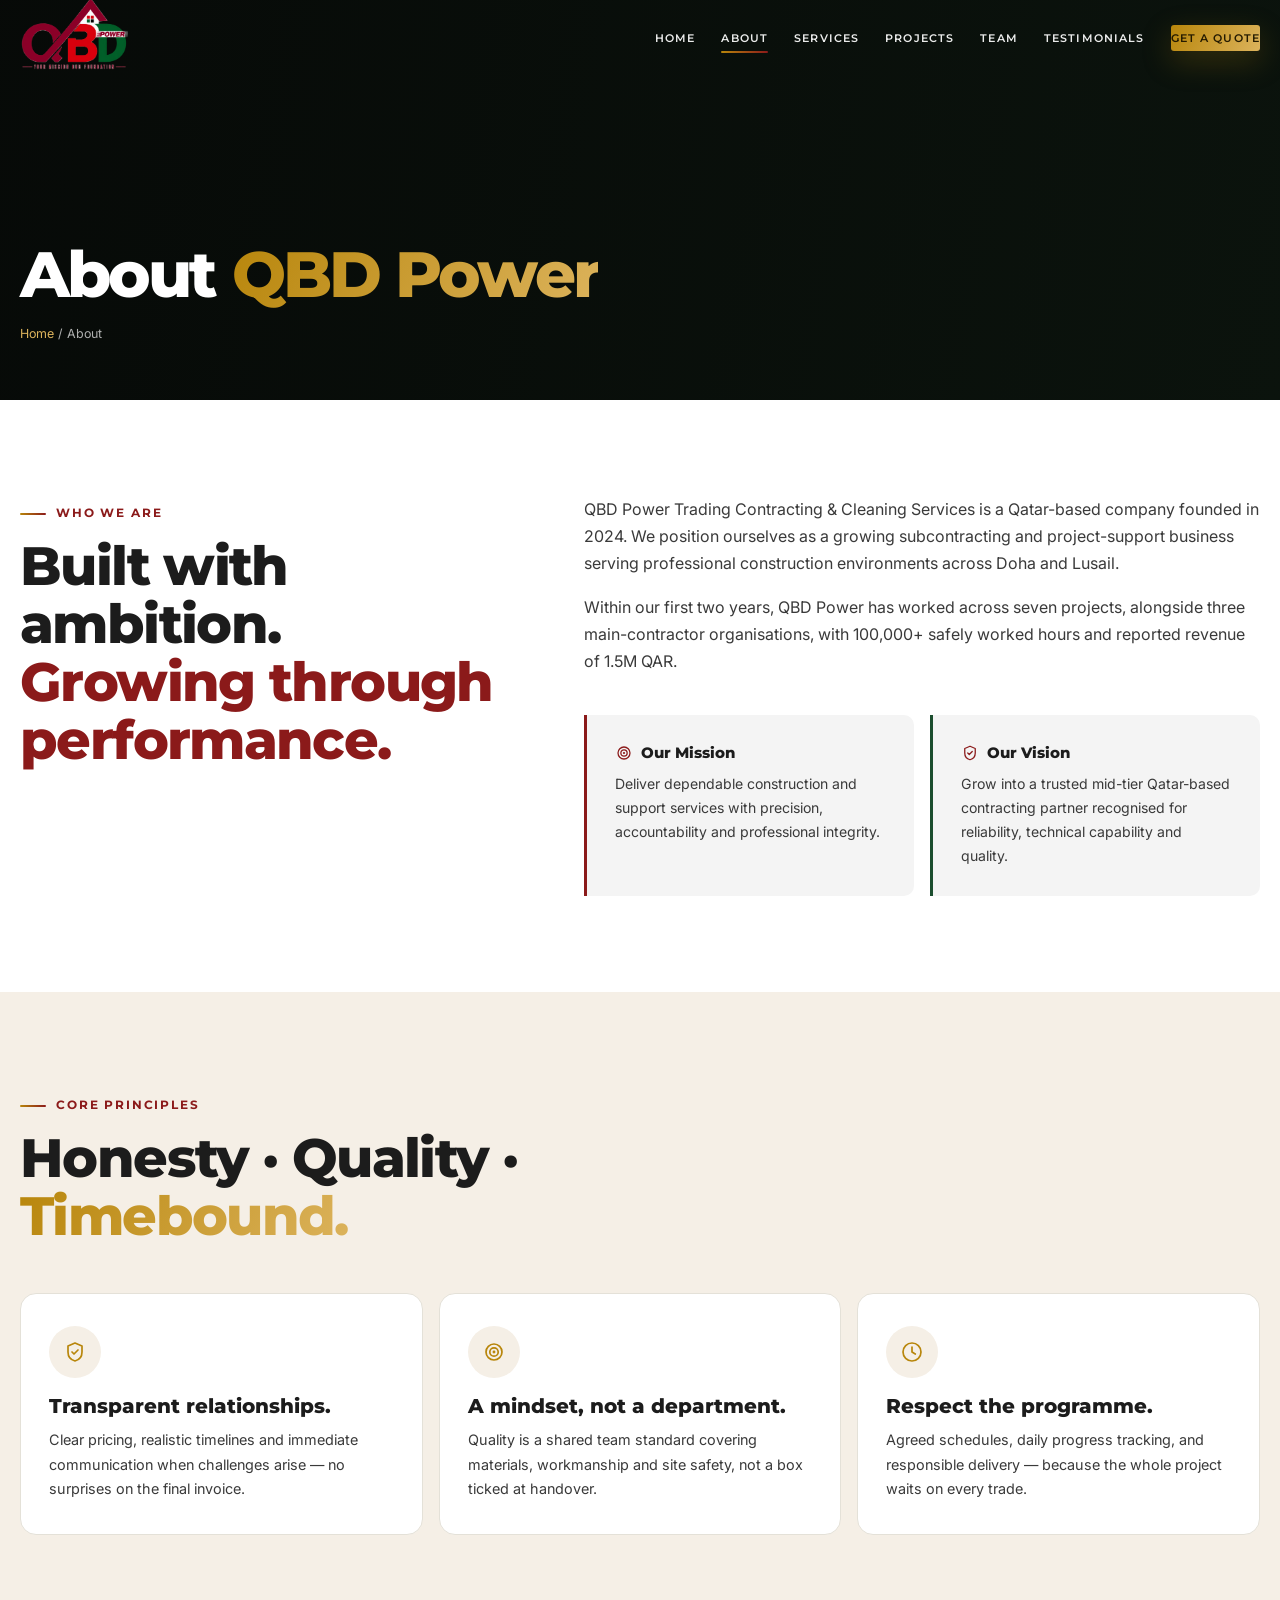
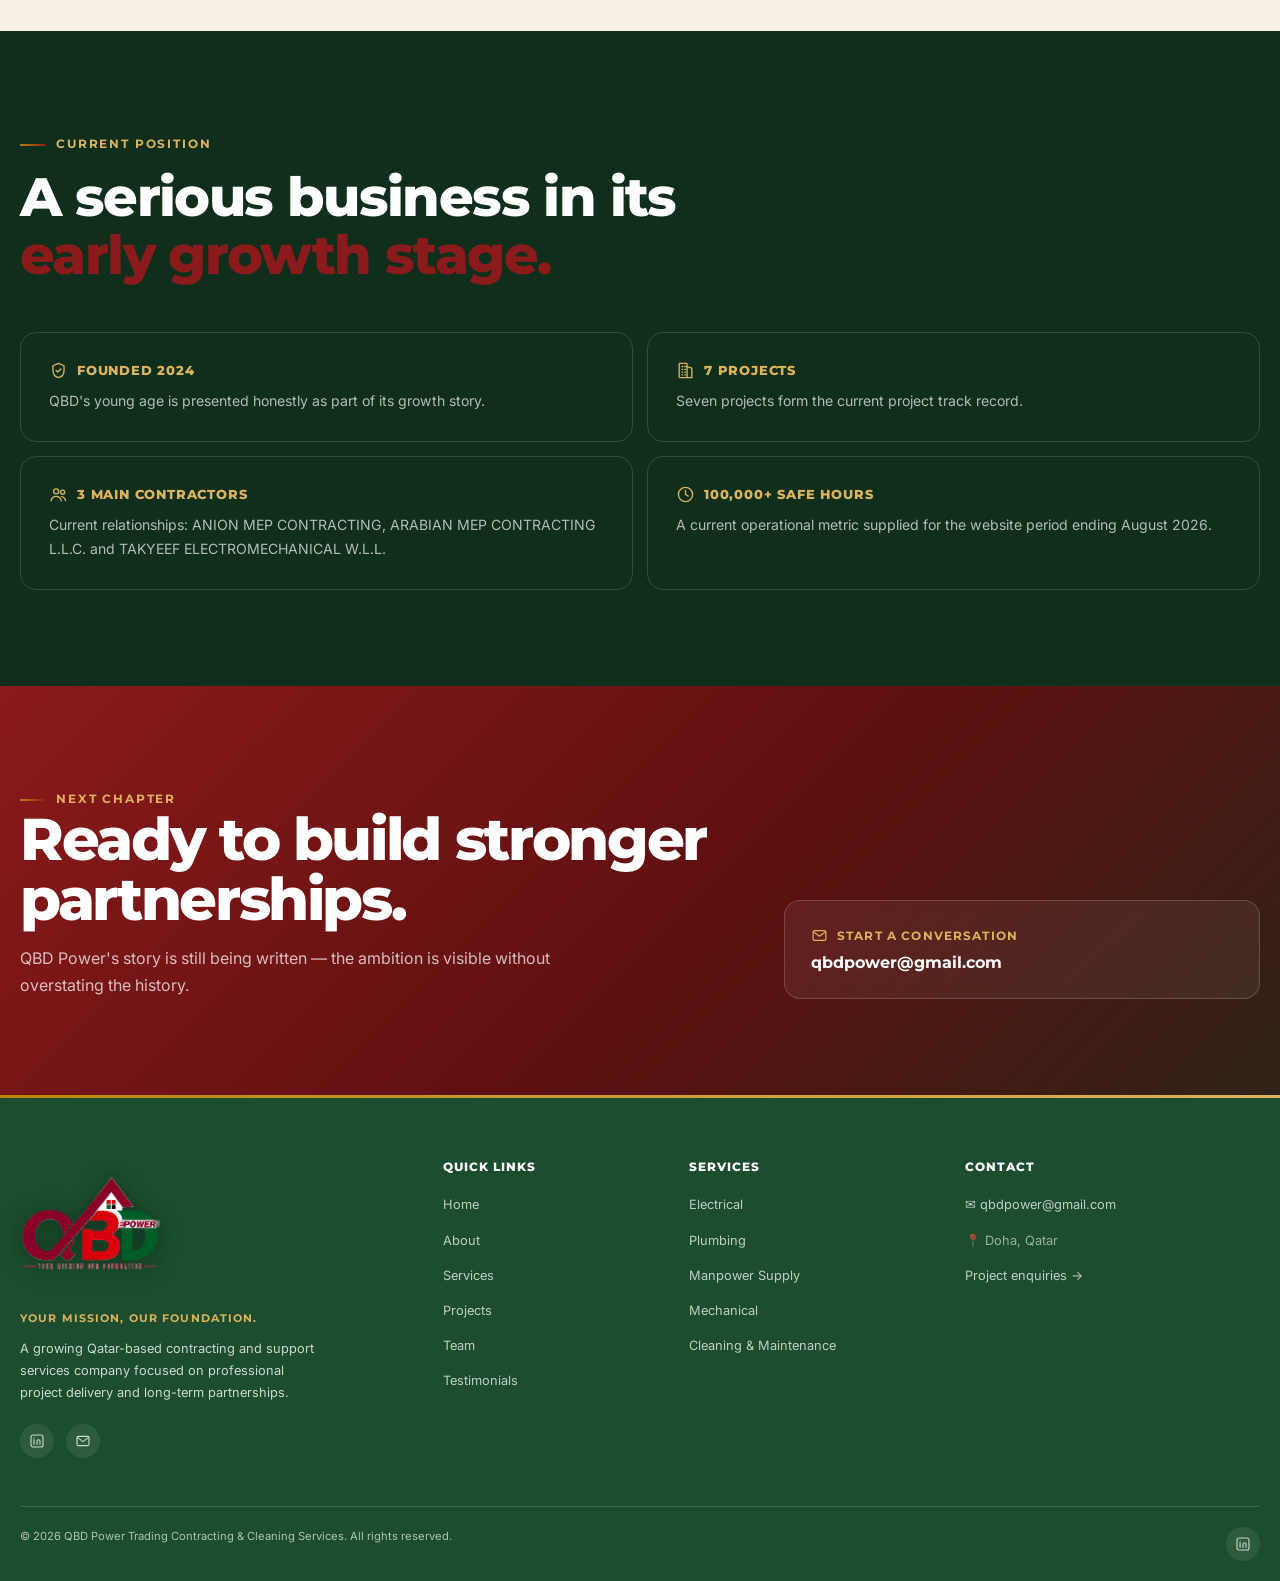
==== pages/about.html @ 19c2fa36 "Initial QBD Power website" ====
<!doctype html>
<html lang="en">
<head>
<meta charset="utf-8">
<meta name="viewport" content="width=device-width, initial-scale=1">
<title>About QBD Power | Qatar Contracting Company</title>
<meta name="description" content="Learn about QBD Power, its mission, vision, core principles and growth as a Qatar-based contracting and support services company.">
<meta name="theme-color" content="#8B1A1A">
<link rel="icon" href="../assets/img/logo-placeholder.svg" type="image/svg+xml">
<link rel="stylesheet" href="../css/style.css">
</head>
<body>
<header class="site-header">
  <div class="container header-inner">
    <a class="brand" href="../index.html" aria-label="QBD Power home">
      <img src="../assets/img/logo.png" alt="QBD Power" onerror="this.onerror=null;this.src='../assets/img/logo-placeholder.svg'">
    </a>
    <nav class="nav" aria-label="Primary navigation">
      <a href="../index.html">Home</a>
<a href="../pages/about.html" aria-current="page">About</a>
<a href="../pages/services.html">Services</a>
<a href="../pages/projects.html">Projects</a>
<a href="../pages/team.html">Team</a>
<a href="../pages/testimonials.html">Testimonials</a>
      <a class="nav-cta" href="../pages/contact.html">Get a Quote</a>
    </nav>
    <button class="menu-btn" aria-label="Open navigation" aria-controls="mobilePanel" aria-expanded="false">☰</button>
  </div>
</header>
<div class="mobile-panel" id="mobilePanel">
  <button class="mobile-close" aria-label="Close navigation">×</button>
  <a href="../index.html">Home</a>
<a href="../pages/about.html">About</a>
<a href="../pages/services.html">Services</a>
<a href="../pages/projects.html">Projects</a>
<a href="../pages/team.html">Team</a>
<a href="../pages/testimonials.html">Testimonials</a>
  <a class="btn btn--gold" href="../pages/contact.html">Get a Quote</a>
</div>
<main>

<section class="page-hero" style="--hero-bg:url('../assets/img/hero/hero-02.svg')"><div class="container"><h1>About <span>QBD Power</span></h1><p class="breadcrumb"><a href="../index.html">Home</a> / About</p></div></section>

<section class="section">
  <div class="container page-intro">
    <div class="section-head reveal"><span class="eyebrow">Who We Are</span><h2 class="section-title">Built with ambition. <span class="accent">Growing through performance.</span></h2></div>
    <div class="reveal">
      <p>QBD Power Trading Contracting &amp; Cleaning Services is a Qatar-based company founded in 2024. We position ourselves as a growing subcontracting and project-support business serving professional construction environments across Doha and Lusail.</p>
      <p style="margin-top:16px">Within our first two years, QBD Power has worked across seven projects, alongside three main-contractor organisations, with 100,000+ safely worked hours and reported revenue of 1.5M QAR.</p>
      <div class="mission-vision">
        <article class="mv-card"><h3><svg class="" viewBox="0 0 24 24" fill="none" stroke="currentColor" stroke-width="1.7" stroke-linecap="round" stroke-linejoin="round"><circle cx="12" cy="12" r="8"/><circle cx="12" cy="12" r="4.2"/><circle cx="12" cy="12" r=".6" fill="currentColor"/></svg> Our Mission</h3><p>Deliver dependable construction and support services with precision, accountability and professional integrity.</p></article>
        <article class="mv-card"><h3><svg class="" viewBox="0 0 24 24" fill="none" stroke="currentColor" stroke-width="1.7" stroke-linecap="round" stroke-linejoin="round"><path d="M12 3l7 3v6c0 5-3 8-7 9-4-1-7-4-7-9V6l7-3Z"/><path d="m9 12 2 2 4-4"/></svg> Our Vision</h3><p>Grow into a trusted mid-tier Qatar-based contracting partner recognised for reliability, technical capability and quality.</p></article>
      </div>
    </div>
  </div>
</section>

<section class="section section--sand">
  <div class="container">
    <div class="section-head reveal"><span class="eyebrow">Core Principles</span><h2 class="section-title">Honesty · Quality · <span class="gold">Timebound.</span></h2></div>
    <div class="values-grid">
      <article class="value reveal"><div class="value-icon"><svg class="" viewBox="0 0 24 24" fill="none" stroke="currentColor" stroke-width="1.7" stroke-linecap="round" stroke-linejoin="round"><path d="M12 3l7 3v6c0 5-3 8-7 9-4-1-7-4-7-9V6l7-3Z"/><path d="m9 12 2 2 4-4"/></svg></div><h3>Transparent relationships.</h3><p>Clear pricing, realistic timelines and immediate communication when challenges arise — no surprises on the final invoice.</p></article>
      <article class="value reveal"><div class="value-icon"><svg class="" viewBox="0 0 24 24" fill="none" stroke="currentColor" stroke-width="1.7" stroke-linecap="round" stroke-linejoin="round"><circle cx="12" cy="12" r="8"/><circle cx="12" cy="12" r="4.2"/><circle cx="12" cy="12" r=".6" fill="currentColor"/></svg></div><h3>A mindset, not a department.</h3><p>Quality is a shared team standard covering materials, workmanship and site safety, not a box ticked at handover.</p></article>
      <article class="value reveal"><div class="value-icon"><svg class="" viewBox="0 0 24 24" fill="none" stroke="currentColor" stroke-width="1.7" stroke-linecap="round" stroke-linejoin="round"><circle cx="12" cy="12" r="9"/><path d="M12 7v5l3.3 2"/></svg></div><h3>Respect the programme.</h3><p>Agreed schedules, daily progress tracking, and responsible delivery — because the whole project waits on every trade.</p></article>
    </div>
  </div>
</section>

<section class="section section--dark">
  <div class="container">
    <div class="section-head reveal"><span class="eyebrow">Current Position</span><h2 class="section-title">A serious business in its <span class="accent">early growth stage.</span></h2></div>
    <div class="why-grid">
      <article class="why-item reveal"><strong><svg class="" viewBox="0 0 24 24" fill="none" stroke="currentColor" stroke-width="1.7" stroke-linecap="round" stroke-linejoin="round"><path d="M12 3l7 3v6c0 5-3 8-7 9-4-1-7-4-7-9V6l7-3Z"/><path d="m9 12 2 2 4-4"/></svg> Founded 2024</strong><p>QBD's young age is presented honestly as part of its growth story.</p></article>
      <article class="why-item reveal"><strong><svg class="" viewBox="0 0 24 24" fill="none" stroke="currentColor" stroke-width="1.7" stroke-linecap="round" stroke-linejoin="round"><rect x="4" y="3" width="10" height="18" rx="1"/><path d="M14 21h6V9l-6-2"/><path d="M7.5 7h1M11 7h1M7.5 10.5h1M11 10.5h1M7.5 14h1M11 14h1M7.5 17.5h1M11 17.5h1"/></svg> 7 Projects</strong><p>Seven projects form the current project track record.</p></article>
      <article class="why-item reveal"><strong><svg class="" viewBox="0 0 24 24" fill="none" stroke="currentColor" stroke-width="1.7" stroke-linecap="round" stroke-linejoin="round"><circle cx="9" cy="8" r="3.2"/><path d="M2.5 20c.8-3.6 3.4-5.6 6.5-5.6s5.7 2 6.5 5.6"/><circle cx="17.2" cy="9" r="2.6"/><path d="M15.8 14.6c2.4.2 4.3 2 5 5"/></svg> 3 Main Contractors</strong><p>Current relationships: ANION MEP CONTRACTING, ARABIAN MEP CONTRACTING L.L.C. and TAKYEEF ELECTROMECHANICAL W.L.L.</p></article>
      <article class="why-item reveal"><strong><svg class="" viewBox="0 0 24 24" fill="none" stroke="currentColor" stroke-width="1.7" stroke-linecap="round" stroke-linejoin="round"><circle cx="12" cy="12" r="9"/><path d="M12 7v5l3.3 2"/></svg> 100,000+ Safe Hours</strong><p>A current operational metric supplied for the website period ending August 2026.</p></article>
    </div>
  </div>
</section>

<section class="section cta cta--crimson"><div class="container cta-grid"><div class="reveal"><span class="eyebrow">Next Chapter</span><h2>Ready to build stronger partnerships.</h2><p>QBD Power's story is still being written — the ambition is visible without overstating the history.</p></div><div class="cta-card reveal"><strong><svg class="" viewBox="0 0 24 24" fill="none" stroke="currentColor" stroke-width="1.7" stroke-linecap="round" stroke-linejoin="round"><rect x="3" y="5" width="18" height="14" rx="2"/><path d="m4 7 8 6 8-6"/></svg> Start a conversation</strong><a href="mailto:qbdpower@gmail.com">qbdpower@gmail.com</a></div></div></section>

</main>
<footer class="site-footer">
  <div class="container">
    <div class="footer-grid">
      <div>
        <img class="footer-logo" src="../assets/img/logo.png" alt="QBD Power" onerror="this.onerror=null;this.src='../assets/img/logo-placeholder.svg'">
        <div class="footer-tagline">Your Mission, Our Foundation.</div>
        <p class="footer-copy">A growing Qatar-based contracting and support services company focused on professional project delivery and long-term partnerships.</p>
        <div class="socials" style="margin-top:20px">
          <a href="https://www.linkedin.com/company/109054218/" target="_blank" rel="noopener" aria-label="LinkedIn"><svg class="" viewBox="0 0 24 24" fill="none" stroke="currentColor" stroke-width="1.7" stroke-linecap="round" stroke-linejoin="round"><rect x="3" y="3" width="18" height="18" rx="3"/><path d="M7.6 10v7M7.6 7.2v.02M12 17v-4.2c0-1.6 1-2.6 2.4-2.6 1.3 0 2.1.9 2.1 2.6V17"/></svg></a>
          <a href="mailto:qbdpower@gmail.com" aria-label="Email"><svg class="" viewBox="0 0 24 24" fill="none" stroke="currentColor" stroke-width="1.7" stroke-linecap="round" stroke-linejoin="round"><rect x="3" y="5" width="18" height="14" rx="2"/><path d="m4 7 8 6 8-6"/></svg></a>
        </div>
      </div>
      <div>
        <h3>Quick Links</h3>
        <ul class="footer-links">
          <li><a href="../index.html">Home</a></li>
          <li><a href="../pages/about.html">About</a></li>
          <li><a href="../pages/services.html">Services</a></li>
          <li><a href="../pages/projects.html">Projects</a></li>
          <li><a href="../pages/team.html">Team</a></li>
          <li><a href="../pages/testimonials.html">Testimonials</a></li>
        </ul>
      </div>
      <div>
        <h3>Services</h3>
        <ul class="footer-links">
          <li><a href="../pages/services.html">Electrical</a></li>
          <li><a href="../pages/services.html">Plumbing</a></li>
          <li><a href="../pages/services.html">Manpower Supply</a></li>
          <li><a href="../pages/services.html">Mechanical</a></li>
          <li><a href="../pages/services.html">Cleaning &amp; Maintenance</a></li>
        </ul>
      </div>
      <div>
        <h3>Contact</h3>
        <ul class="footer-links">
          <li><a href="mailto:qbdpower@gmail.com">✉ qbdpower@gmail.com</a></li>
          <li><span style="color:rgba(255,255,255,.56);font-size:.8rem">📍 Doha, Qatar</span></li>
          <li><a href="../pages/contact.html">Project enquiries →</a></li>
        </ul>
      </div>
    </div>
    <div class="footer-bottom">
      <span>© 2026 QBD Power Trading Contracting &amp; Cleaning Services. All rights reserved.</span>
      <div class="socials">
        <a href="https://www.linkedin.com/company/109054218/" target="_blank" rel="noopener" aria-label="LinkedIn"><svg class="" viewBox="0 0 24 24" fill="none" stroke="currentColor" stroke-width="1.7" stroke-linecap="round" stroke-linejoin="round"><rect x="3" y="3" width="18" height="18" rx="3"/><path d="M7.6 10v7M7.6 7.2v.02M12 17v-4.2c0-1.6 1-2.6 2.4-2.6 1.3 0 2.1.9 2.1 2.6V17"/></svg></a>
      </div>
    </div>
  </div>
</footer>
<button class="to-top" aria-label="Back to top"><svg class="" viewBox="0 0 24 24" style="transform:rotate(-90deg)" fill="none" stroke="currentColor" stroke-width="1.7" stroke-linecap="round" stroke-linejoin="round"><path d="M5 12h14M13 6l6 6-6 6"/></svg></button>
<script src="../js/script.js"></script>
</body>
</html>
---- css/style.css ----
@import url('https://fonts.googleapis.com/css2?family=Inter:wght@400;500;600;700&family=Montserrat:wght@500;600;700;800&display=swap');

/* ============================================================
   QBD POWER — DESIGN TOKENS
   Same brand palette, refined blending + tighter type scale
============================================================ */
:root{
  --crimson:#8B1A1A;
  --crimson-deep:#5e1010;
  --crimson-soft:#a3372f;
  --forest:#1B4D2E;
  --forest-deep:#0f2f1c;
  --gold:#B8860B;
  --gold-soft:#dcb35c;
  --gold-pale:#f0d9a0;
  --charcoal:#1C1C1C;
  --ink:#1C1C1C;
  --dark-gray:#3A3A3A;
  --mid-gray:#6B6B6B;
  --line:#e4e1d8;
  --off-white:#F4F4F4;
  --sand:#F5EFE6;
  --white:#fff;

  --shadow-sm:0 6px 20px rgba(20,14,10,.08);
  --shadow-md:0 18px 46px rgba(20,14,10,.14);
  --shadow-lg:0 30px 80px rgba(20,14,10,.22);
  --shadow-gold:0 10px 30px rgba(184,134,11,.25);

  --grad-brand:linear-gradient(135deg,var(--crimson) 0%,var(--crimson-deep) 55%,var(--forest-deep) 130%);
  --grad-gold:linear-gradient(120deg,var(--gold) 0%,var(--gold-soft) 100%);
  --grad-dark:linear-gradient(180deg,rgba(10,10,10,.15),rgba(10,10,10,.92));
  --grad-line:linear-gradient(90deg,var(--gold) 0%,var(--crimson) 100%);

  --radius:16px;
  --radius-sm:10px;
  --max:1260px;
  --ease:cubic-bezier(.2,.8,.24,1);
  --ease-soft:cubic-bezier(.4,.0,.2,1);
}

*{box-sizing:border-box;margin:0;padding:0}
html{scroll-behavior:smooth}
/* Global icon-size safety net: any <svg> without a more specific size rule
   (below) gets a sane, consistent default instead of an oversized one.
   Every icon class further down (cap-icon, value-icon, etc.) still wins
   because a class selector is always more specific than this. */
svg{width:20px;height:20px;flex-shrink:0}
body{
  font-family:'Inter',Arial,sans-serif;
  color:var(--ink);
  background:var(--white);
  line-height:1.7;
  overflow-x:hidden;
  -webkit-font-smoothing:antialiased;
}
body.nav-open{overflow:hidden}
img{display:block;max-width:100%}
a{color:inherit;text-decoration:none}
button,input,textarea,select{font:inherit}
button{border:0;background:none;cursor:pointer}
ul{list-style:none}
.container{width:min(var(--max),calc(100% - 40px));margin-inline:auto}
::selection{background:var(--gold);color:#fff}

:focus-visible{outline:2px solid var(--gold);outline-offset:3px}

/* ============================================================
   SECTION SHELLS
============================================================ */
.section{padding:96px 0}
.section--sand{background:var(--sand)}
.section--dark{background:var(--forest-deep);color:var(--white)}
.section--charcoal{background:var(--charcoal);color:var(--white)}

.eyebrow{
  display:inline-flex;align-items:center;gap:10px;
  color:var(--crimson);
  font:700 .72rem/1 'Montserrat',sans-serif;
  letter-spacing:.16em;text-transform:uppercase;
}
.eyebrow::before{content:"";width:26px;height:2px;background:var(--grad-line);border-radius:2px}
.section--dark .eyebrow,.section--charcoal .eyebrow{color:var(--gold-soft)}

.section-title{
  margin-top:14px;
  font:800 clamp(1.9rem,4.2vw,3.6rem)/1.08 'Montserrat',sans-serif;
  letter-spacing:-.03em;
  color:var(--charcoal);
}
.section--dark .section-title,.section--charcoal .section-title{color:var(--white)}
.section-title .accent{color:var(--crimson)}
.section-title .gold{
  background:var(--grad-gold);
  -webkit-background-clip:text;background-clip:text;color:transparent;
}
.section-subtitle{
  max-width:640px;margin-top:16px;color:var(--dark-gray);font-size:1rem;
}
.section--dark .section-subtitle,.section--charcoal .section-subtitle{color:rgba(255,255,255,.72)}
.section-head{max-width:760px;margin-bottom:48px}

.text-link{
  display:inline-flex;align-items:center;gap:8px;
  margin-top:20px;color:var(--crimson);
  font:700 .78rem 'Montserrat',sans-serif;text-transform:uppercase;letter-spacing:.1em;
  position:relative;padding-bottom:3px;
}
.text-link::after{content:"→";transition:transform .3s var(--ease)}
.text-link:hover::after{transform:translateX(5px)}
.text-link span{position:relative}
.text-link span::after{content:"";position:absolute;left:0;right:100%;bottom:-4px;height:1.5px;background:var(--gold);transition:right .3s var(--ease)}
.text-link:hover span::after{right:0}

/* ============================================================
   BUTTONS
============================================================ */
.btn{
  position:relative;
  display:inline-flex;align-items:center;justify-content:center;gap:8px;
  min-height:50px;padding:0 24px;border:1px solid transparent;border-radius:3px;
  font:700 .74rem 'Montserrat',sans-serif;letter-spacing:.1em;text-transform:uppercase;
  transition:transform .3s var(--ease),box-shadow .3s var(--ease),background .3s var(--ease),color .3s var(--ease),border-color .3s var(--ease);
  cursor:pointer;overflow:hidden;isolation:isolate;
}
.btn:hover{transform:translateY(-3px)}
.btn--primary{background:var(--grad-brand);color:var(--white);box-shadow:var(--shadow-sm)}
.btn--primary:hover{box-shadow:var(--shadow-md)}
.btn--gold{background:var(--grad-gold);color:#241a00;box-shadow:var(--shadow-gold)}
.btn--gold:hover{box-shadow:0 16px 40px rgba(184,134,11,.4)}
.btn--outline{border-color:rgba(255,255,255,.5);color:var(--white);background:rgba(255,255,255,.04);backdrop-filter:blur(6px)}
.btn--outline:hover{border-color:var(--gold-soft);background:rgba(255,255,255,.1)}
.btn--dark{background:var(--charcoal);color:var(--white)}
.btn--dark:hover{background:#000}
.btn-row{display:flex;flex-wrap:wrap;gap:12px;margin-top:30px}

/* ============================================================
   HEADER / NAV  (logo brought down in size per brief)
============================================================ */
.site-header{
  position:fixed;inset:0 0 auto;z-index:1000;
  border-bottom:1px solid transparent;
  transition:background .35s var(--ease),box-shadow .35s var(--ease),border-color .35s var(--ease);
}
.site-header.is-scrolled{background:rgba(255,255,255,.92);backdrop-filter:blur(18px) saturate(1.4);border-color:rgba(20,14,10,.08);box-shadow:0 8px 30px rgba(0,0,0,.06)}
.header-inner{height:76px;display:flex;align-items:center;justify-content:space-between}
.brand{display:flex;align-items:center;gap:9px;transition:transform .3s var(--ease)}
.brand:hover{transform:translateY(-1px)}
.brand img{width:108px;height:auto}
.nav{display:flex;align-items:center;gap:26px}
.nav a{position:relative;color:rgba(255,255,255,.92);font:600 .71rem 'Montserrat',sans-serif;text-transform:uppercase;letter-spacing:.1em;padding:6px 0}
.site-header.is-scrolled .nav a{color:var(--charcoal)}
.nav a:not(.nav-cta)::after{
  content:"";position:absolute;left:0;right:100%;bottom:-2px;height:2px;background:var(--grad-line);border-radius:2px;
  transition:right .3s var(--ease)
}
.nav a:not(.nav-cta):hover::after,.nav a[aria-current="page"]:not(.nav-cta)::after{right:0}
.nav-cta{padding:11px 18px;background:var(--grad-gold);color:#241a00!important;border-radius:3px;box-shadow:var(--shadow-gold);transition:transform .3s var(--ease),box-shadow .3s var(--ease)}
.nav-cta:hover{transform:translateY(-2px);box-shadow:0 14px 30px rgba(184,134,11,.4)}
.menu-btn{display:none;width:44px;height:44px;color:var(--white);font-size:1.2rem;transition:transform .25s var(--ease)}
.menu-btn:hover{transform:scale(1.08)}
.site-header.is-scrolled .menu-btn{color:var(--charcoal)}

.mobile-panel{display:none}
@media(max-width:860px){
  .mobile-panel{
    position:fixed;inset:0;background:linear-gradient(160deg,#141312,#1c1c1c 60%,#12200f);z-index:999;
    display:flex;flex-direction:column;justify-content:center;align-items:center;gap:20px;
    opacity:0;visibility:hidden;transition:opacity .35s var(--ease),visibility .35s var(--ease);
    padding:24px;
  }
  .mobile-panel.is-open{opacity:1;visibility:visible}
  .mobile-panel a{color:var(--white);font:700 1.05rem 'Montserrat',sans-serif;text-transform:uppercase;letter-spacing:.1em;padding:8px 0;position:relative}
  .mobile-panel a:active{color:var(--gold-soft)}
  .mobile-panel .mobile-close{position:absolute;right:20px;top:18px;color:var(--white);font-size:1.6rem;width:44px;height:44px}
}

/* ============================================================
   HERO — image AND video-ready, auto-fallback
============================================================ */
.hero{
  position:relative;min-height:640px;height:100svh;max-height:960px;
  display:flex;align-items:center;overflow:hidden;background:var(--charcoal);color:var(--white)
}
.hero-slide{position:absolute;inset:0;opacity:0;visibility:visible;pointer-events:none;z-index:1;transition:opacity 1.3s var(--ease-soft)}
.hero-slide.is-active{opacity:1;pointer-events:auto;z-index:2}
.hero-media{position:absolute;inset:0;overflow:hidden}
.hero-media__img,.hero-slide__bg{position:absolute;inset:0;background-position:center;background-size:cover;transform:scale(1.06);transition:transform 10s var(--ease-soft)}
.hero-media__img{width:100%;height:100%;object-fit:cover}
.hero-slide.is-active .hero-media__img,.hero-slide.is-active .hero-slide__bg{transform:scale(1)}
.hero-media__video{position:absolute;inset:0;width:100%;height:100%;object-fit:cover;opacity:0;transition:opacity 1.1s var(--ease-soft)}
.hero-media__video.is-loaded{opacity:1}
.hero-slide__overlay{position:absolute;inset:0;background:linear-gradient(100deg,rgba(8,9,8,.92) 0%,rgba(8,9,8,.62) 45%,rgba(8,9,8,.32) 78%,rgba(8,9,8,.24) 100%)}
.hero-content{position:relative;z-index:2;padding-top:76px;max-width:860px;opacity:0;transform:translateY(16px);transition:opacity 1s ease .15s,transform 1s var(--ease) .15s}
.hero-slide.is-active .hero-content{opacity:1;transform:none}
.hero-kicker{display:inline-flex;align-items:center;gap:8px;font:700 .74rem 'Montserrat',sans-serif;letter-spacing:.18em;text-transform:uppercase;color:var(--gold-soft)}
.hero h1{margin-top:18px;max-width:800px;font:800 clamp(2.5rem,5.6vw,5.4rem)/1.02 'Montserrat',sans-serif;letter-spacing:-.045em}
.hero h1 span{background:var(--grad-gold);-webkit-background-clip:text;background-clip:text;color:transparent}
.hero p{max-width:640px;margin-top:20px;color:rgba(255,255,255,.82);font-size:1rem}
.hero-meta{display:flex;flex-wrap:wrap;gap:20px;margin-top:26px;color:rgba(255,255,255,.85);font:600 .72rem 'Montserrat',sans-serif;letter-spacing:.06em;text-transform:uppercase}
.hero-meta span{display:inline-flex;align-items:center;gap:8px;padding:9px 14px;background:rgba(255,255,255,.08);border:1px solid rgba(255,255,255,.16);border-radius:30px;backdrop-filter:blur(10px)}
.hero-meta span svg{width:17px;height:17px;color:var(--gold-soft)}
.hero-meta i{color:var(--gold-soft);font-style:normal}

.hero-controls{position:absolute;right:28px;bottom:34px;z-index:3;display:flex;align-items:center;gap:10px}
.hero-arrow{width:44px;height:44px;border:1px solid rgba(255,255,255,.3);background:rgba(0,0,0,.2);color:var(--white);cursor:pointer;border-radius:50%;transition:background .3s var(--ease),border-color .3s var(--ease),transform .3s var(--ease)}
.hero-arrow:hover{background:var(--gold);border-color:var(--gold);color:#241a00;transform:scale(1.06)}
.hero-counter{min-width:96px;color:rgba(255,255,255,.72);font:600 .7rem 'Montserrat',sans-serif;letter-spacing:.12em}
.hero-progress{position:absolute;left:28px;bottom:38px;z-index:3;display:flex;gap:7px}
.hero-progress button{width:34px;height:3px;background:rgba(255,255,255,.28);cursor:pointer;border-radius:2px;transition:background .3s var(--ease),width .3s var(--ease)}
.hero-progress button.is-active{background:var(--grad-gold);width:44px}
.scroll-cue{position:absolute;left:50%;bottom:24px;transform:translateX(-50%);z-index:3;display:flex;flex-direction:column;align-items:center;gap:8px;color:rgba(255,255,255,.6);font:600 .64rem 'Montserrat',sans-serif;letter-spacing:.2em;text-transform:uppercase;animation:bob 2.4s ease-in-out infinite}
@keyframes bob{0%,100%{transform:translate(-50%,0)}50%{transform:translate(-50%,6px)}}

/* ============================================================
   TRUST STRIP
============================================================ */
.trust-strip{background:var(--grad-brand);color:var(--white);position:relative;isolation:isolate;box-shadow:0 -1px 0 rgba(255,255,255,.06) inset}
.trust-strip::after{content:"";position:absolute;inset:0;background:linear-gradient(90deg,rgba(184,134,11,.1),transparent 45%);pointer-events:none}
.trust-grid{position:relative;display:grid;grid-template-columns:repeat(4,1fr)}
.trust-item{padding:38px 18px;text-align:center;border-right:1px solid rgba(255,255,255,.16);transition:background .3s var(--ease)}
.trust-item:hover{background:rgba(255,255,255,.06)}
.trust-item:last-child{border-right:0}
.trust-item strong{display:block;font:800 clamp(1.5rem,2.4vw,2rem) 'Montserrat',sans-serif;letter-spacing:-.02em;color:var(--white)}
.trust-item span{display:block;margin-top:8px;color:rgba(255,255,255,.78);font-size:.74rem;text-transform:uppercase;letter-spacing:.12em;font-weight:600}

/* ============================================================
   REVEAL / MOTION
============================================================ */
.reveal{opacity:0;transform:translateY(22px);transition:opacity .7s var(--ease),transform .7s var(--ease)}
.reveal.is-visible{opacity:1;transform:none}
@media (prefers-reduced-motion:reduce){
  html{scroll-behavior:auto}
  *,*::before,*::after{animation:none!important;transition:none!important}
  .reveal{opacity:1;transform:none}
}

/* ============================================================
   INTRO / ABOUT SPLIT
============================================================ */
.intro-grid{display:grid;grid-template-columns:.92fr 1.08fr;gap:70px;align-items:center}
.intro-visual{position:relative;min-height:460px;background:var(--charcoal);overflow:hidden;border-radius:var(--radius);box-shadow:var(--shadow-lg)}
.intro-visual img{width:100%;height:460px;object-fit:cover;transition:transform .8s var(--ease)}
.intro-visual:hover img{transform:scale(1.04)}
.md-quote{position:absolute;left:22px;right:22px;bottom:22px;max-width:400px;padding:20px 22px;background:rgba(12,12,11,.78);backdrop-filter:blur(12px);border-left:3px solid var(--gold);color:var(--white);box-shadow:0 16px 40px rgba(0,0,0,.25);border-radius:0 8px 8px 0}
.md-quote blockquote{font:500 .96rem/1.6 'Inter',Arial,sans-serif;font-style:italic;color:rgba(255,255,255,.92)}
.md-quote cite{display:block;margin-top:10px;font:700 .68rem 'Montserrat',sans-serif;letter-spacing:.06em;color:var(--gold-soft);font-style:normal;text-transform:uppercase}
.intro-copy p{margin-top:16px;color:var(--dark-gray)}
.metric-row{display:grid;grid-template-columns:repeat(3,1fr);gap:1px;margin-top:32px;background:var(--line);border:1px solid var(--line);border-radius:var(--radius-sm);overflow:hidden}
.metric{background:var(--white);padding:20px;text-align:center;transition:background .3s var(--ease)}
.metric:hover{background:var(--sand)}
.metric strong{display:block;font:800 1.9rem 'Montserrat',sans-serif;color:var(--crimson)}
.metric span{display:block;margin-top:4px;color:var(--mid-gray);font-size:.7rem;text-transform:uppercase;letter-spacing:.07em}

/* ============================================================
   VALUES
============================================================ */
.values-grid{display:grid;grid-template-columns:repeat(3,1fr);gap:16px}
.value{padding:32px 28px;background:var(--white);border:1px solid var(--line);border-radius:var(--radius);position:relative;transition:transform .35s var(--ease),box-shadow .35s var(--ease),border-color .35s var(--ease);overflow:hidden}
.value::before{content:"";position:absolute;left:0;top:0;height:3px;width:0;background:var(--grad-line);transition:width .4s var(--ease)}
.value:hover{transform:translateY(-8px);box-shadow:var(--shadow-md);border-color:transparent}
.value:hover::before{width:100%}
.value-icon{display:inline-flex;align-items:center;justify-content:center;width:52px;height:52px;border-radius:50%;background:var(--sand);color:var(--gold);margin-bottom:16px;transition:background .3s var(--ease),transform .3s var(--ease)}
.value:hover .value-icon{background:var(--grad-gold);color:#241a00;transform:rotate(-8deg) scale(1.06)}
.value-icon svg{width:24px;height:24px}
.value h3{font:800 1.25rem 'Montserrat',sans-serif}
.value p{margin-top:10px;color:var(--dark-gray);font-size:.9rem}

/* ============================================================
   CAPABILITIES / SERVICES
============================================================ */
.cap-grid{display:grid;grid-template-columns:repeat(5,1fr);gap:14px}
.cap-card{min-height:300px;padding:28px;background:var(--white);border:1px solid var(--line);border-radius:var(--radius);position:relative;transition:transform .35s var(--ease),box-shadow .35s var(--ease);overflow:hidden}
.cap-card::after{content:"";position:absolute;inset:auto 0 0 0;height:0;background:var(--grad-brand);transition:height .35s var(--ease);z-index:0}
.cap-card>*{position:relative;z-index:1}
.cap-card:hover{transform:translateY(-8px);box-shadow:var(--shadow-lg);color:var(--white)}
.cap-card:hover::after{height:100%}
.cap-card:hover p,.cap-card:hover li{color:rgba(255,255,255,.82)}
.cap-card:hover h3{color:var(--white)}
.cap-icon{display:inline-flex;align-items:center;justify-content:center;width:48px;height:48px;border-radius:50%;background:var(--sand);color:var(--gold);transition:background .3s var(--ease),color .3s var(--ease)}
.cap-card:hover .cap-icon{background:rgba(255,255,255,.14);color:var(--gold-soft)}
.cap-icon svg{width:22px;height:22px}
.cap-card h3{margin-top:20px;font:800 1.02rem 'Montserrat',sans-serif}
.cap-card p{margin-top:10px;color:var(--dark-gray);font-size:.85rem}
.cap-card ul{margin-top:16px}
.cap-card li{padding:5px 0;color:var(--dark-gray);font-size:.76rem;border-top:1px solid var(--line);display:flex;align-items:center;gap:6px;transition:border-color .3s var(--ease)}
.cap-card:hover li{border-color:rgba(255,255,255,.16)}
.cap-card li::before{content:"✓";color:var(--gold)}

.service-list{display:grid;gap:14px}
.service-detail{display:grid;grid-template-columns:76px 1fr;gap:24px;padding:30px;border:1px solid var(--line);background:var(--white);border-radius:var(--radius);transition:box-shadow .3s var(--ease),transform .3s var(--ease)}
.service-detail:hover{box-shadow:var(--shadow-md);transform:translateY(-3px)}
.service-detail__icon{width:56px;height:56px;border-radius:50%;background:var(--sand);color:var(--gold);display:flex;align-items:center;justify-content:center;transition:background .3s var(--ease)}
.service-detail:hover .service-detail__icon{background:var(--grad-gold);color:#241a00}
.service-detail__icon svg{width:26px;height:26px}
.service-detail h2{font:800 1.35rem 'Montserrat',sans-serif}
.service-detail p{margin-top:8px;color:var(--dark-gray)}
.service-detail ul{display:grid;grid-template-columns:1fr 1fr;gap:6px 22px;margin-top:16px}
.service-detail li{font-size:.8rem;color:var(--dark-gray);display:flex;gap:7px}
.service-detail li::before{content:"✓";color:var(--gold);font-weight:700}

.process-grid{display:grid;grid-template-columns:repeat(4,1fr);gap:16px}
.process-step{position:relative;padding:30px 24px;background:var(--white);border:1px solid var(--line);border-radius:var(--radius);transition:transform .3s var(--ease),box-shadow .3s var(--ease)}
.process-step:hover{transform:translateY(-6px);box-shadow:var(--shadow-md)}
.process-no{display:inline-flex;align-items:center;justify-content:center;width:36px;height:36px;border-radius:50%;background:var(--sand);font:800 .95rem 'Montserrat',sans-serif;color:var(--crimson)}
.process-step h3{margin-top:18px;font:800 1rem 'Montserrat',sans-serif}
.process-step p{margin-top:8px;color:var(--dark-gray);font-size:.84rem}

/* ============================================================
   PROJECTS
============================================================ */
.project-feature{display:grid;grid-template-columns:1.3fr .7fr;gap:16px}
.project-main{position:relative;min-height:560px;overflow:hidden;background:var(--charcoal);border-radius:var(--radius);box-shadow:var(--shadow-md)}
.project-main img{width:100%;height:560px;object-fit:cover;transition:transform .9s var(--ease)}
.project-main:hover img,.project-card:hover img{transform:scale(1.05)}
.project-main__overlay{position:absolute;inset:auto 0 0;padding:30px;background:linear-gradient(transparent,rgba(0,0,0,.92));color:var(--white)}
.project-main__overlay .tag,.project-card .tag{display:inline-flex;align-items:center;gap:6px;color:var(--gold-soft);font:700 .68rem 'Montserrat',sans-serif;letter-spacing:.12em;text-transform:uppercase}
.project-main__overlay h3{margin-top:9px;font:800 clamp(1.7rem,3.4vw,2.7rem)/1.05 'Montserrat',sans-serif}
.project-main__overlay p{margin-top:7px;color:rgba(255,255,255,.7)}
.project-side{display:grid;gap:16px}
.project-card{position:relative;min-height:272px;overflow:hidden;background:var(--charcoal);color:var(--white);border-radius:var(--radius);box-shadow:var(--shadow-sm)}
.project-card img{width:100%;height:100%;min-height:272px;object-fit:cover;transition:transform .9s var(--ease)}
.project-card::after{content:"";position:absolute;inset:0;background:linear-gradient(transparent 28%,rgba(0,0,0,.9))}
.project-card__content{position:absolute;left:22px;right:22px;bottom:20px;z-index:2}
.project-card h3{margin-top:7px;font:800 1.18rem 'Montserrat',sans-serif}
.project-card p{margin-top:3px;color:rgba(255,255,255,.68);font-size:.76rem}

.projects-list{display:grid;grid-template-columns:repeat(2,1fr);gap:18px}
.project-large{border:1px solid var(--line);background:var(--white);overflow:hidden;border-radius:var(--radius);transition:box-shadow .3s var(--ease),transform .3s var(--ease)}
.project-large:hover{box-shadow:var(--shadow-md);transform:translateY(-4px)}
.project-large__img{height:320px;overflow:hidden;background:var(--charcoal)}
.project-large__img img{width:100%;height:100%;object-fit:cover;transition:transform .7s var(--ease)}
.project-large:hover .project-large__img img{transform:scale(1.05)}
.project-large__body{padding:24px}
.project-large__body h2{font:800 1.28rem 'Montserrat',sans-serif}
.project-large__meta{display:flex;flex-wrap:wrap;gap:8px;margin-top:10px}
.pill{padding:6px 11px;background:var(--sand);color:var(--dark-gray);font:700 .64rem 'Montserrat',sans-serif;text-transform:uppercase;letter-spacing:.06em;border-radius:20px;display:inline-flex;align-items:center;gap:5px}
.project-note{margin-top:12px;color:var(--mid-gray);font-size:.76rem}

/* ============================================================
   GROWTH TIMELINE
============================================================ */
.growth{position:relative;overflow:hidden}
.growth::before{content:"2024";position:absolute;right:-30px;top:-70px;font:800 14rem 'Montserrat',sans-serif;color:rgba(255,255,255,.04);line-height:1}
.growth .eyebrow{color:var(--gold-soft)}
.growth .section-title{color:var(--white)}
.growth .section-subtitle{color:rgba(255,255,255,.82)}
.timeline{position:relative;display:grid;grid-template-columns:repeat(4,1fr);gap:14px;margin-top:56px}
.timeline::before{content:"";position:absolute;left:0;right:0;top:19px;height:2px;background:linear-gradient(90deg,var(--gold) 0%,var(--gold-soft) 100%);opacity:.45}
.timeline-item{position:relative;background:rgba(255,255,255,.04);border:1px solid rgba(255,255,255,.14);border-radius:var(--radius);padding:26px 22px 24px;min-height:196px;transition:background .3s var(--ease),transform .3s var(--ease),border-color .3s var(--ease)}
.timeline-item:hover{background:rgba(255,255,255,.08);transform:translateY(-6px);border-color:rgba(184,134,11,.5)}
.timeline-item::before{content:"";position:absolute;left:22px;top:-33px;width:14px;height:14px;border-radius:50%;background:var(--grad-gold);box-shadow:0 0 0 5px var(--forest-deep),0 0 0 6px rgba(184,134,11,.4)}
.timeline-item strong{display:block;color:var(--gold-soft);font:800 1.6rem 'Montserrat',sans-serif}
.timeline-item h3{margin-top:18px;font:800 .96rem 'Montserrat',sans-serif;color:var(--white)}
.timeline-item p{margin-top:8px;color:rgba(255,255,255,.72);font-size:.82rem}
.timeline-item:nth-child(1){transition-delay:0s}
.timeline-item:nth-child(2){transition-delay:.08s}
.timeline-item:nth-child(3){transition-delay:.16s}
.timeline-item:nth-child(4){transition-delay:.24s}
@media(max-width:860px){
  .timeline::before{display:none}
  .timeline-item::before{top:-10px;left:50%;transform:translateX(-50%)}
}

/* ============================================================
   TEAM
============================================================ */
.team-grid{display:grid;grid-template-columns:repeat(4,1fr);gap:16px}
.team-card{border:1px solid var(--line);background:var(--white);overflow:hidden;border-radius:var(--radius);transition:transform .3s var(--ease),box-shadow .3s var(--ease)}
.team-card:hover{transform:translateY(-6px);box-shadow:var(--shadow-md)}
.team-photo{height:260px;overflow:hidden;background:linear-gradient(135deg,var(--sand),var(--off-white))}
.team-photo img{width:100%;height:100%;object-fit:cover;transition:transform .6s var(--ease)}
.team-card:hover .team-photo img{transform:scale(1.05)}
.team-info{padding:20px}
.team-info h3{font:800 .98rem 'Montserrat',sans-serif}
.team-info span{display:block;margin-top:5px;color:var(--gold);font:700 .68rem 'Montserrat',sans-serif;text-transform:uppercase;letter-spacing:.06em}

/* ============================================================
   QUOTE BOX
============================================================ */
.quote-box{max-width:860px;margin:auto;text-align:center}
.quote-mark{font:800 4.4rem Georgia,serif;color:var(--gold);line-height:.7}
.quote-box blockquote{margin-top:16px;font:600 clamp(1.25rem,2.6vw,2rem)/1.45 'Montserrat',sans-serif;letter-spacing:-.02em}
.quote-box cite{display:block;margin-top:20px;color:var(--mid-gray);font-style:normal;font-size:.78rem}
.section--dark .quote-box cite{color:rgba(255,255,255,.7)}

/* ============================================================
   TESTIMONIALS
============================================================ */
.testimonial-list{display:grid;grid-template-columns:repeat(2,1fr);gap:18px}
.testimonial{padding:30px;background:var(--white);border:1px solid var(--line);border-radius:var(--radius);position:relative;transition:transform .3s var(--ease),box-shadow .3s var(--ease)}
.testimonial::before{content:"“";position:absolute;top:14px;right:22px;font:800 3.2rem Georgia,serif;color:var(--sand);z-index:0}
.testimonial:hover{transform:translateY(-5px);box-shadow:var(--shadow-md)}
.testimonial blockquote{position:relative;z-index:1;font:500 .96rem/1.72 'Inter',sans-serif;color:var(--ink)}
.testimonial__person{margin-top:20px;position:relative;z-index:1}
.testimonial__person strong{display:block;font:800 .88rem 'Montserrat',sans-serif;color:var(--crimson)}
.testimonial__person span{display:block;color:var(--mid-gray);font-size:.76rem}
.testimonial__person em{display:block;margin-top:3px;color:var(--gold);font-style:normal;font:700 .7rem 'Montserrat',sans-serif}

/* ============================================================
   CTA
============================================================ */
.cta{position:relative;overflow:hidden}
.cta-grid{display:grid;grid-template-columns:1.2fr .8fr;gap:50px;align-items:end}
.cta h2{font:800 clamp(2.1rem,4.6vw,4.4rem)/1.02 'Montserrat',sans-serif;letter-spacing:-.04em;color:var(--white)}
.cta p{max-width:600px;margin-top:16px;color:rgba(255,255,255,.72)}
.cta-card{padding:26px;border:1px solid rgba(255,255,255,.18);background:rgba(255,255,255,.06);border-radius:var(--radius);backdrop-filter:blur(6px)}
.cta-card strong{display:flex;align-items:center;gap:9px;color:var(--gold-soft);font:700 .72rem 'Montserrat',sans-serif;text-transform:uppercase;letter-spacing:.1em}
.cta-card strong svg{width:17px;height:17px}
.cta-card a{display:block;margin-top:9px;color:var(--white);font:700 .98rem 'Montserrat',sans-serif;word-break:break-word;transition:color .3s var(--ease)}
.cta-card a:hover{color:var(--gold-soft)}
.cta--crimson{background:var(--grad-brand);color:var(--white)}
.cta--crimson .eyebrow{color:var(--gold-soft)}

/* ============================================================
   PAGE HERO (inner pages)
============================================================ */
.page-hero{position:relative;min-height:400px;background:var(--forest-deep);color:var(--white);display:flex;align-items:end;padding:130px 0 56px;overflow:hidden}
.page-hero::before{content:"";position:absolute;inset:0;background:linear-gradient(100deg,rgba(6,7,6,.93),rgba(10,12,9,.8)),var(--hero-bg,url("../assets/img/hero/hero-02.svg")) center/cover}
.page-hero .container{position:relative;z-index:2}
.page-hero h1{font:800 clamp(2.2rem,5vw,4.4rem)/1.02 'Montserrat',sans-serif;letter-spacing:-.045em}
.page-hero h1 span{background:var(--grad-gold);-webkit-background-clip:text;background-clip:text;color:transparent}
.breadcrumb{margin-top:16px;color:rgba(255,255,255,.68);font-size:.78rem}
.breadcrumb a{color:var(--gold-soft);transition:opacity .3s var(--ease)}
.breadcrumb a:hover{opacity:.8}

.page-intro{display:grid;grid-template-columns:.85fr 1.15fr;gap:64px;align-items:start}
.page-intro p{margin-top:0;color:var(--dark-gray)}
.mission-vision{display:grid;grid-template-columns:1fr 1fr;gap:16px;margin-top:40px}
.mv-card{padding:28px;background:var(--off-white);border-left:3px solid var(--crimson);border-radius:0 var(--radius-sm) var(--radius-sm) 0;transition:transform .3s var(--ease)}
.mv-card:hover{transform:translateX(4px)}
.mv-card:nth-child(2){border-left-color:var(--forest)}
.mv-card h3{display:flex;align-items:center;gap:8px;font:800 .96rem 'Montserrat',sans-serif}
.mv-card h3 svg{width:18px;height:18px;color:var(--crimson);flex-shrink:0}
.mv-card p{margin-top:10px;color:var(--dark-gray);font-size:.88rem}

.why-grid{display:grid;grid-template-columns:1fr 1fr;gap:14px}
.why-item{padding:28px;border:1px solid rgba(255,255,255,.14);border-radius:var(--radius);transition:background .3s var(--ease),transform .3s var(--ease)}
.why-item:hover{background:rgba(255,255,255,.05);transform:translateY(-4px)}
.why-item strong{display:flex;align-items:center;gap:9px;color:var(--gold-soft);font:800 .84rem 'Montserrat',sans-serif;letter-spacing:.06em;text-transform:uppercase}
.why-item strong svg{width:19px;height:19px;flex-shrink:0}
.why-item p{margin-top:9px;color:rgba(255,255,255,.68);font-size:.88rem}

/* ============================================================
   CONTACT
============================================================ */
.contact-grid{display:grid;grid-template-columns:.85fr 1.15fr;gap:50px;align-items:start}
.contact-panel{background:var(--grad-brand);color:var(--white);padding:36px;border-radius:var(--radius);box-shadow:var(--shadow-lg)}
.contact-panel h2{font:800 1.7rem 'Montserrat',sans-serif}
.contact-panel p{margin-top:11px;color:rgba(255,255,255,.72)}
.contact-details{margin-top:30px;display:grid;gap:16px}
.contact-detail{display:flex;gap:12px;align-items:flex-start;padding:12px;border-radius:var(--radius-sm);transition:background .3s var(--ease)}
.contact-detail:hover{background:rgba(255,255,255,.08)}
.contact-detail .ci{width:38px;height:38px;flex:none;border-radius:50%;background:rgba(255,255,255,.12);display:flex;align-items:center;justify-content:center;color:var(--gold-soft)}
.contact-detail .ci svg{width:18px;height:18px}
.contact-detail small{display:block;color:var(--gold-soft);font:700 .64rem 'Montserrat',sans-serif;letter-spacing:.1em;text-transform:uppercase}
.contact-detail a,.contact-detail span{display:block;margin-top:3px;color:var(--white);font-size:.9rem;transition:color .3s var(--ease)}
.contact-detail a:hover{color:var(--gold-soft)}
.form-card{padding:36px;border:1px solid var(--line);background:var(--white);border-radius:var(--radius);box-shadow:var(--shadow-sm)}
.form-grid{display:grid;grid-template-columns:1fr 1fr;gap:16px}
.form-group{display:grid;gap:6px}
.form-group--full{grid-column:1/-1}
.form-group label{font:700 .7rem 'Montserrat',sans-serif;text-transform:uppercase;letter-spacing:.06em;color:var(--dark-gray)}
.form-group input,.form-group textarea,.form-group select{
  width:100%;border:1.5px solid var(--line);background:var(--off-white);padding:13px 14px;outline:0;border-radius:var(--radius-sm);
  transition:border-color .3s var(--ease),background .3s var(--ease),box-shadow .3s var(--ease);
}
.form-group input:focus,.form-group textarea:focus,.form-group select:focus{border-color:var(--gold);background:var(--white);box-shadow:0 0 0 4px rgba(184,134,11,.12)}
.form-group textarea{min-height:140px;resize:vertical}
.form-status{margin-top:14px;color:var(--forest);font-size:.82rem;font-weight:600}
.map-frame{margin-top:56px;border-radius:var(--radius);overflow:hidden;box-shadow:var(--shadow-md);border:1px solid var(--line)}
.map-frame iframe{width:100%;height:380px;border:0;display:block;filter:grayscale(.15) contrast(1.05)}

/* ============================================================
   FOOTER
============================================================ */
.site-footer{background:var(--forest);color:var(--white);padding-top:64px;position:relative}
.site-footer::before{content:"";position:absolute;inset:0 0 auto;height:3px;background:var(--grad-gold)}
.footer-grid{display:grid;grid-template-columns:1.3fr .7fr .8fr 1fr;gap:40px;padding-bottom:48px}
.footer-logo{width:140px;filter:drop-shadow(0 2px 10px rgba(0,0,0,.35))}
.footer-tagline{margin-top:12px;color:var(--gold-soft);font:700 .7rem 'Montserrat',sans-serif;letter-spacing:.1em;text-transform:uppercase}
.footer-copy{margin-top:13px;color:rgba(255,255,255,.78);font-size:.8rem;max-width:300px}
.site-footer h3{font:800 .78rem 'Montserrat',sans-serif;text-transform:uppercase;letter-spacing:.08em}
.footer-links{margin-top:16px;display:grid;gap:8px}
.footer-links a{color:rgba(255,255,255,.72);font-size:.8rem;transition:color .3s var(--ease),padding-left .3s var(--ease);display:inline-block}
.footer-links a:hover{color:var(--gold-soft);padding-left:4px}
.footer-bottom{border-top:1px solid rgba(255,255,255,.14);padding:20px 0;display:flex;justify-content:space-between;gap:16px;color:rgba(255,255,255,.65);font-size:.7rem;flex-wrap:wrap}
.socials{display:flex;gap:12px}
.socials a{width:34px;height:34px;border-radius:50%;background:rgba(255,255,255,.08);display:flex;align-items:center;justify-content:center;color:rgba(255,255,255,.75);transition:background .3s var(--ease),color .3s var(--ease),transform .3s var(--ease)}
.socials a svg{width:16px;height:16px}
.socials a:hover{background:var(--grad-gold);color:#241a00;transform:translateY(-3px)}

/* ============================================================
   BACK TO TOP
============================================================ */
.to-top{position:fixed;right:22px;bottom:22px;z-index:900;width:46px;height:46px;border-radius:50%;background:var(--grad-brand);color:#fff;display:flex;align-items:center;justify-content:center;box-shadow:var(--shadow-md);opacity:0;pointer-events:none;transform:translateY(10px);transition:opacity .3s var(--ease),transform .3s var(--ease)}
.to-top.is-visible{opacity:1;pointer-events:auto;transform:none}
.to-top:hover{transform:translateY(-4px)}

/* ============================================================
   RESPONSIVE — MOBILE FIRST REFINEMENT
============================================================ */
@media(max-width:1080px){
  .cap-grid{grid-template-columns:repeat(3,1fr)}
  .team-grid{grid-template-columns:repeat(2,1fr)}
  .process-grid{grid-template-columns:repeat(2,1fr)}
  .footer-grid{grid-template-columns:repeat(2,1fr)}
  .nav{gap:16px}
}
@media(max-width:860px){
  .container{width:min(var(--max),calc(100% - 32px))}
  .header-inner{height:68px}
  .brand img{width:92px}
  .nav{display:none}
  .menu-btn{display:flex;align-items:center;justify-content:center}
  .hero{min-height:600px;height:100svh}
  .hero-content{padding-top:30px}
  .hero-controls{right:16px;bottom:20px}
  .hero-progress{left:16px;bottom:24px}
  .hero-meta{gap:8px}
  .trust-grid{grid-template-columns:repeat(2,1fr)}
  .trust-item:nth-child(2){border-right:0}
  .trust-item:nth-child(-n+2){border-bottom:1px solid rgba(255,255,255,.14)}
  .section{padding:64px 0}
  .section-head{margin-bottom:36px}
  .intro-grid,.page-intro,.contact-grid,.cta-grid{grid-template-columns:1fr;gap:32px}
  .intro-visual,.intro-visual img{min-height:340px;height:340px}
  .values-grid,.cap-grid{grid-template-columns:1fr 1fr}
  .why-grid{grid-template-columns:1fr}
  .project-feature{grid-template-columns:1fr}
  .project-main,.project-main img{min-height:380px;height:380px}
  .timeline{grid-template-columns:1fr 1fr}
  .projects-list,.testimonial-list{grid-template-columns:1fr}
  .mission-vision{grid-template-columns:1fr}
  .page-hero{padding:110px 0 44px;min-height:320px}
  .to-top{right:14px;bottom:14px;width:42px;height:42px}
}
@media(max-width:560px){
  .brand img{width:82px}
  .hero h1{font-size:2.1rem}
  .hero p{font-size:.92rem}
  .hero-meta{display:grid;grid-template-columns:1fr 1fr}
  .hero-meta span{justify-content:center;padding:8px 10px;font-size:.66rem}
  .hero-meta span svg{width:15px;height:15px}
  .hero-controls{display:none}
  .trust-grid{grid-template-columns:1fr 1fr}
  .trust-item{padding:24px 8px}
  .trust-item strong{font-size:1.15rem}
  .trust-item span{font-size:.62rem;letter-spacing:.08em}
  .metric-row{grid-template-columns:1fr}
  .values-grid,.cap-grid,.team-grid,.process-grid,.timeline,.footer-grid{grid-template-columns:1fr}
  .project-side{grid-template-columns:1fr}
  .project-main,.project-main img{min-height:300px;height:300px}
  .project-large__img{height:230px}
  .service-detail{grid-template-columns:1fr;gap:14px}
  .service-detail__icon{width:48px;height:48px}
  .service-detail ul{grid-template-columns:1fr}
  .form-grid{grid-template-columns:1fr}
  .form-group--full{grid-column:auto}
  .form-card,.contact-panel{padding:22px}
  .footer-bottom{flex-direction:column;text-align:center}
  .socials{justify-content:center}
  .quote-mark{font-size:3.2rem}
  .section-title{letter-spacing:-.02em}
}
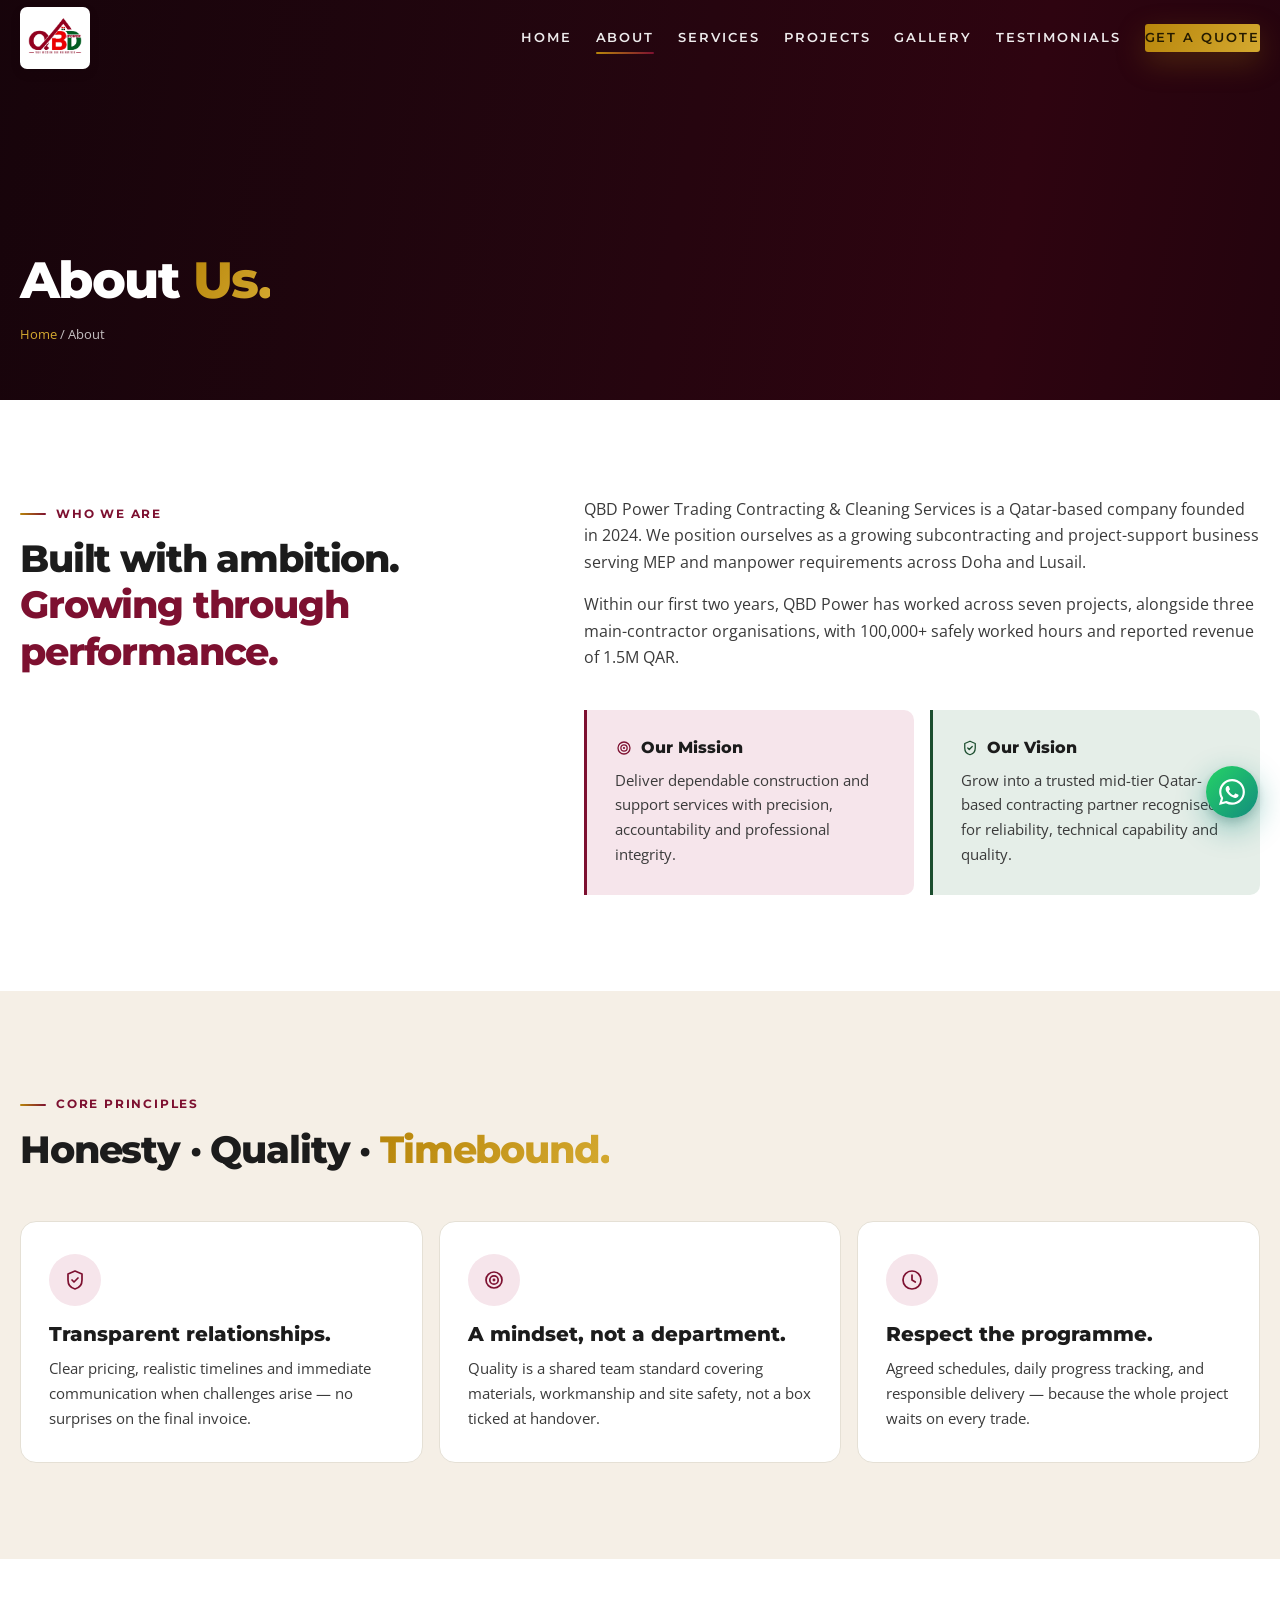
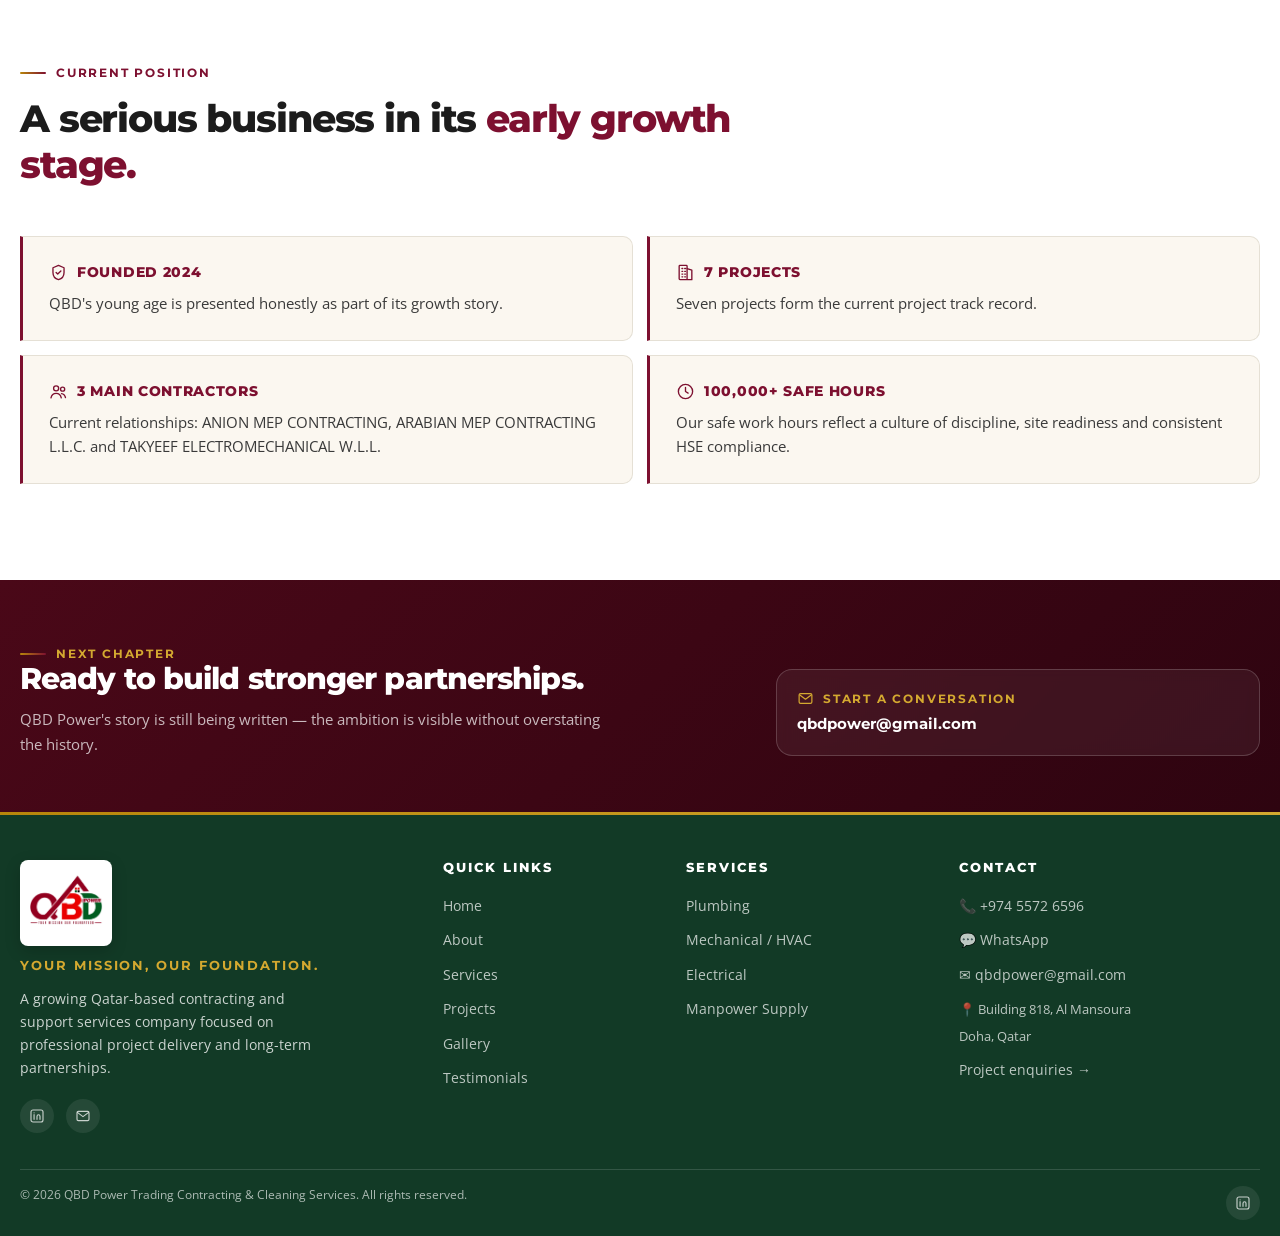
==== commit 8e3e4732: "Prepare QBD Power website for client review" ====
--- a/pages/about.html
+++ b/pages/about.html
@@ -4,9 +4,9 @@
 <meta charset="utf-8">
 <meta name="viewport" content="width=device-width, initial-scale=1">
 <title>About QBD Power | Qatar Contracting Company</title>
-<meta name="description" content="Learn about QBD Power, its mission, vision, core principles and growth as a Qatar-based contracting and support services company.">
-<meta name="theme-color" content="#8B1A1A">
-<link rel="icon" href="../assets/img/logo-placeholder.svg" type="image/svg+xml">
+<meta name="description" content="Learn about QBD Power, its mission, vision, core principles and growth as a Qatar-based MEP contracting and manpower support company.">
+<meta name="theme-color" content="#8A1538">
+<link rel="icon" href="../assets/img/favicon.svg" type="image/svg+xml">
 <link rel="stylesheet" href="../css/style.css">
 </head>
 <body>
@@ -17,12 +17,12 @@
     </a>
     <nav class="nav" aria-label="Primary navigation">
       <a href="../index.html">Home</a>
-<a href="../pages/about.html" aria-current="page">About</a>
-<a href="../pages/services.html">Services</a>
-<a href="../pages/projects.html">Projects</a>
-<a href="../pages/team.html">Team</a>
-<a href="../pages/testimonials.html">Testimonials</a>
-      <a class="nav-cta" href="../pages/contact.html">Get a Quote</a>
+      <a href="about.html" aria-current="page">About</a>
+      <a href="services.html">Services</a>
+      <a href="projects.html">Projects</a>
+      <a href="gallery.html">Gallery</a>
+      <a href="testimonials.html">Testimonials</a>
+      <a class="nav-cta" href="contact.html">Get a Quote</a>
     </nav>
     <button class="menu-btn" aria-label="Open navigation" aria-controls="mobilePanel" aria-expanded="false">☰</button>
   </div>
@@ -30,55 +30,84 @@
 <div class="mobile-panel" id="mobilePanel">
   <button class="mobile-close" aria-label="Close navigation">×</button>
   <a href="../index.html">Home</a>
-<a href="../pages/about.html">About</a>
-<a href="../pages/services.html">Services</a>
-<a href="../pages/projects.html">Projects</a>
-<a href="../pages/team.html">Team</a>
-<a href="../pages/testimonials.html">Testimonials</a>
-  <a class="btn btn--gold" href="../pages/contact.html">Get a Quote</a>
+  <a href="about.html">About</a>
+  <a href="services.html">Services</a>
+  <a href="projects.html">Projects</a>
+  <a href="gallery.html">Gallery</a>
+  <a href="testimonials.html">Testimonials</a>
+  <a class="btn btn--gold" href="contact.html">Get a Quote</a>
 </div>
 <main>
 
-<section class="page-hero" style="--hero-bg:url('../assets/img/hero/hero-02.svg')"><div class="container"><h1>About <span>QBD Power</span></h1><p class="breadcrumb"><a href="../index.html">Home</a> / About</p></div></section>
+<!-- ========== PAGE HERO ========== -->
+<section class="page-hero" style="--hero-bg:url('https://images.unsplash.com/photo-1541888946425-d81bb19240f5?q=80&w=2070&auto=format&fit=crop')"><div class="container"><h1>About <span>Us.</span></h1><p class="breadcrumb"><a href="../index.html">Home</a> / About</p></div></section>
 
+<!-- ========== INTRO ========== -->
 <section class="section">
   <div class="container page-intro">
     <div class="section-head reveal"><span class="eyebrow">Who We Are</span><h2 class="section-title">Built with ambition. <span class="accent">Growing through performance.</span></h2></div>
     <div class="reveal">
-      <p>QBD Power Trading Contracting &amp; Cleaning Services is a Qatar-based company founded in 2024. We position ourselves as a growing subcontracting and project-support business serving professional construction environments across Doha and Lusail.</p>
+      <p>QBD Power Trading Contracting &amp; Cleaning Services is a Qatar-based company founded in 2024. We position ourselves as a growing subcontracting and project-support business serving MEP and manpower requirements across Doha and Lusail.</p>
       <p style="margin-top:16px">Within our first two years, QBD Power has worked across seven projects, alongside three main-contractor organisations, with 100,000+ safely worked hours and reported revenue of 1.5M QAR.</p>
       <div class="mission-vision">
-        <article class="mv-card"><h3><svg class="" viewBox="0 0 24 24" fill="none" stroke="currentColor" stroke-width="1.7" stroke-linecap="round" stroke-linejoin="round"><circle cx="12" cy="12" r="8"/><circle cx="12" cy="12" r="4.2"/><circle cx="12" cy="12" r=".6" fill="currentColor"/></svg> Our Mission</h3><p>Deliver dependable construction and support services with precision, accountability and professional integrity.</p></article>
-        <article class="mv-card"><h3><svg class="" viewBox="0 0 24 24" fill="none" stroke="currentColor" stroke-width="1.7" stroke-linecap="round" stroke-linejoin="round"><path d="M12 3l7 3v6c0 5-3 8-7 9-4-1-7-4-7-9V6l7-3Z"/><path d="m9 12 2 2 4-4"/></svg> Our Vision</h3><p>Grow into a trusted mid-tier Qatar-based contracting partner recognised for reliability, technical capability and quality.</p></article>
+        <article class="mv-card"><h3><svg viewBox="0 0 24 24" fill="none" stroke="currentColor" stroke-width="1.7" stroke-linecap="round" stroke-linejoin="round"><circle cx="12" cy="12" r="8"/><circle cx="12" cy="12" r="4.2"/><circle cx="12" cy="12" r=".6" fill="currentColor"/></svg> Our Mission</h3><p>Deliver dependable construction and support services with precision, accountability and professional integrity.</p></article>
+        <article class="mv-card"><h3><svg viewBox="0 0 24 24" fill="none" stroke="currentColor" stroke-width="1.7" stroke-linecap="round" stroke-linejoin="round"><path d="M12 3l7 3v6c0 5-3 8-7 9-4-1-7-4-7-9V6l7-3Z"/><path d="m9 12 2 2 4-4"/></svg> Our Vision</h3><p>Grow into a trusted mid-tier Qatar-based contracting partner recognised for reliability, technical capability and quality.</p></article>
       </div>
     </div>
   </div>
 </section>
 
+<!-- ========== CORE PRINCIPLES ========== -->
 <section class="section section--sand">
   <div class="container">
     <div class="section-head reveal"><span class="eyebrow">Core Principles</span><h2 class="section-title">Honesty · Quality · <span class="gold">Timebound.</span></h2></div>
     <div class="values-grid">
-      <article class="value reveal"><div class="value-icon"><svg class="" viewBox="0 0 24 24" fill="none" stroke="currentColor" stroke-width="1.7" stroke-linecap="round" stroke-linejoin="round"><path d="M12 3l7 3v6c0 5-3 8-7 9-4-1-7-4-7-9V6l7-3Z"/><path d="m9 12 2 2 4-4"/></svg></div><h3>Transparent relationships.</h3><p>Clear pricing, realistic timelines and immediate communication when challenges arise — no surprises on the final invoice.</p></article>
-      <article class="value reveal"><div class="value-icon"><svg class="" viewBox="0 0 24 24" fill="none" stroke="currentColor" stroke-width="1.7" stroke-linecap="round" stroke-linejoin="round"><circle cx="12" cy="12" r="8"/><circle cx="12" cy="12" r="4.2"/><circle cx="12" cy="12" r=".6" fill="currentColor"/></svg></div><h3>A mindset, not a department.</h3><p>Quality is a shared team standard covering materials, workmanship and site safety, not a box ticked at handover.</p></article>
-      <article class="value reveal"><div class="value-icon"><svg class="" viewBox="0 0 24 24" fill="none" stroke="currentColor" stroke-width="1.7" stroke-linecap="round" stroke-linejoin="round"><circle cx="12" cy="12" r="9"/><path d="M12 7v5l3.3 2"/></svg></div><h3>Respect the programme.</h3><p>Agreed schedules, daily progress tracking, and responsible delivery — because the whole project waits on every trade.</p></article>
+      <article class="value reveal"><div class="value-icon"><svg viewBox="0 0 24 24" fill="none" stroke="currentColor" stroke-width="1.7" stroke-linecap="round" stroke-linejoin="round"><path d="M12 3l7 3v6c0 5-3 8-7 9-4-1-7-4-7-9V6l7-3Z"/><path d="m9 12 2 2 4-4"/></svg></div><h3>Transparent relationships.</h3><p>Clear pricing, realistic timelines and immediate communication when challenges arise — no surprises on the final invoice.</p></article>
+      <article class="value reveal"><div class="value-icon"><svg viewBox="0 0 24 24" fill="none" stroke="currentColor" stroke-width="1.7" stroke-linecap="round" stroke-linejoin="round"><circle cx="12" cy="12" r="8"/><circle cx="12" cy="12" r="4.2"/><circle cx="12" cy="12" r=".6" fill="currentColor"/></svg></div><h3>A mindset, not a department.</h3><p>Quality is a shared team standard covering materials, workmanship and site safety, not a box ticked at handover.</p></article>
+      <article class="value reveal"><div class="value-icon"><svg viewBox="0 0 24 24" fill="none" stroke="currentColor" stroke-width="1.7" stroke-linecap="round" stroke-linejoin="round"><circle cx="12" cy="12" r="9"/><path d="M12 7v5l3.3 2"/></svg></div><h3>Respect the programme.</h3><p>Agreed schedules, daily progress tracking, and responsible delivery — because the whole project waits on every trade.</p></article>
     </div>
   </div>
 </section>
 
-<section class="section section--dark">
+<!-- ========== CURRENT POSITION (now LIGHT) ========== -->
+<section class="section section--light">
   <div class="container">
     <div class="section-head reveal"><span class="eyebrow">Current Position</span><h2 class="section-title">A serious business in its <span class="accent">early growth stage.</span></h2></div>
     <div class="why-grid">
-      <article class="why-item reveal"><strong><svg class="" viewBox="0 0 24 24" fill="none" stroke="currentColor" stroke-width="1.7" stroke-linecap="round" stroke-linejoin="round"><path d="M12 3l7 3v6c0 5-3 8-7 9-4-1-7-4-7-9V6l7-3Z"/><path d="m9 12 2 2 4-4"/></svg> Founded 2024</strong><p>QBD's young age is presented honestly as part of its growth story.</p></article>
-      <article class="why-item reveal"><strong><svg class="" viewBox="0 0 24 24" fill="none" stroke="currentColor" stroke-width="1.7" stroke-linecap="round" stroke-linejoin="round"><rect x="4" y="3" width="10" height="18" rx="1"/><path d="M14 21h6V9l-6-2"/><path d="M7.5 7h1M11 7h1M7.5 10.5h1M11 10.5h1M7.5 14h1M11 14h1M7.5 17.5h1M11 17.5h1"/></svg> 7 Projects</strong><p>Seven projects form the current project track record.</p></article>
-      <article class="why-item reveal"><strong><svg class="" viewBox="0 0 24 24" fill="none" stroke="currentColor" stroke-width="1.7" stroke-linecap="round" stroke-linejoin="round"><circle cx="9" cy="8" r="3.2"/><path d="M2.5 20c.8-3.6 3.4-5.6 6.5-5.6s5.7 2 6.5 5.6"/><circle cx="17.2" cy="9" r="2.6"/><path d="M15.8 14.6c2.4.2 4.3 2 5 5"/></svg> 3 Main Contractors</strong><p>Current relationships: ANION MEP CONTRACTING, ARABIAN MEP CONTRACTING L.L.C. and TAKYEEF ELECTROMECHANICAL W.L.L.</p></article>
-      <article class="why-item reveal"><strong><svg class="" viewBox="0 0 24 24" fill="none" stroke="currentColor" stroke-width="1.7" stroke-linecap="round" stroke-linejoin="round"><circle cx="12" cy="12" r="9"/><path d="M12 7v5l3.3 2"/></svg> 100,000+ Safe Hours</strong><p>A current operational metric supplied for the website period ending August 2026.</p></article>
+      <article class="why-item reveal">
+        <strong><svg viewBox="0 0 24 24" fill="none" stroke="currentColor" stroke-width="1.7" stroke-linecap="round" stroke-linejoin="round"><path d="M12 3l7 3v6c0 5-3 8-7 9-4-1-7-4-7-9V6l7-3Z"/><path d="m9 12 2 2 4-4"/></svg> Founded 2024</strong>
+        <p>QBD's young age is presented honestly as part of its growth story.</p>
+      </article>
+      <article class="why-item reveal">
+        <strong><svg viewBox="0 0 24 24" fill="none" stroke="currentColor" stroke-width="1.7" stroke-linecap="round" stroke-linejoin="round"><rect x="4" y="3" width="10" height="18" rx="1"/><path d="M14 21h6V9l-6-2"/><path d="M7.5 7h1M11 7h1M7.5 10.5h1M11 10.5h1M7.5 14h1M11 14h1M7.5 17.5h1M11 17.5h1"/></svg> 7 Projects</strong>
+        <p>Seven projects form the current project track record.</p>
+      </article>
+      <article class="why-item reveal">
+        <strong><svg viewBox="0 0 24 24" fill="none" stroke="currentColor" stroke-width="1.7" stroke-linecap="round" stroke-linejoin="round"><circle cx="9" cy="8" r="3.2"/><path d="M2.5 20c.8-3.6 3.4-5.6 6.5-5.6s5.7 2 6.5 5.6"/><circle cx="17.2" cy="9" r="2.6"/><path d="M15.8 14.6c2.4.2 4.3 2 5 5"/></svg> 3 Main Contractors</strong>
+        <p>Current relationships: ANION MEP CONTRACTING, ARABIAN MEP CONTRACTING L.L.C. and TAKYEEF ELECTROMECHANICAL W.L.L.</p>
+      </article>
+      <article class="why-item reveal">
+        <strong><svg viewBox="0 0 24 24" fill="none" stroke="currentColor" stroke-width="1.7" stroke-linecap="round" stroke-linejoin="round"><circle cx="12" cy="12" r="9"/><path d="M12 7v5l3.3 2"/></svg> 100,000+ Safe Hours</strong>
+        <p>Our safe work hours reflect a culture of discipline, site readiness and consistent HSE compliance.</p>
+      </article>
     </div>
   </div>
 </section>
 
-<section class="section cta cta--crimson"><div class="container cta-grid"><div class="reveal"><span class="eyebrow">Next Chapter</span><h2>Ready to build stronger partnerships.</h2><p>QBD Power's story is still being written — the ambition is visible without overstating the history.</p></div><div class="cta-card reveal"><strong><svg class="" viewBox="0 0 24 24" fill="none" stroke="currentColor" stroke-width="1.7" stroke-linecap="round" stroke-linejoin="round"><rect x="3" y="5" width="18" height="14" rx="2"/><path d="m4 7 8 6 8-6"/></svg> Start a conversation</strong><a href="mailto:qbdpower@gmail.com">qbdpower@gmail.com</a></div></div></section>
+<!-- ========== CTA (COMPACT) ========== -->
+<section class="section cta cta--crimson cta--compact">
+  <div class="container cta-grid">
+    <div class="reveal">
+      <span class="eyebrow">Next Chapter</span>
+      <h2>Ready to build stronger partnerships.</h2>
+      <p>QBD Power's story is still being written — the ambition is visible without overstating the history.</p>
+    </div>
+    <div class="cta-card reveal">
+      <strong><svg viewBox="0 0 24 24" fill="none" stroke="currentColor" stroke-width="1.7" stroke-linecap="round" stroke-linejoin="round"><rect x="3" y="5" width="18" height="14" rx="2"/><path d="m4 7 8 6 8-6"/></svg> Start a conversation</strong>
+      <a href="mailto:qbdpower@gmail.com">qbdpower@gmail.com</a>
+    </div>
+  </div>
+</section>
 
 </main>
 <footer class="site-footer">
@@ -89,49 +118,53 @@
         <div class="footer-tagline">Your Mission, Our Foundation.</div>
         <p class="footer-copy">A growing Qatar-based contracting and support services company focused on professional project delivery and long-term partnerships.</p>
         <div class="socials" style="margin-top:20px">
-          <a href="https://www.linkedin.com/company/109054218/" target="_blank" rel="noopener" aria-label="LinkedIn"><svg class="" viewBox="0 0 24 24" fill="none" stroke="currentColor" stroke-width="1.7" stroke-linecap="round" stroke-linejoin="round"><rect x="3" y="3" width="18" height="18" rx="3"/><path d="M7.6 10v7M7.6 7.2v.02M12 17v-4.2c0-1.6 1-2.6 2.4-2.6 1.3 0 2.1.9 2.1 2.6V17"/></svg></a>
-          <a href="mailto:qbdpower@gmail.com" aria-label="Email"><svg class="" viewBox="0 0 24 24" fill="none" stroke="currentColor" stroke-width="1.7" stroke-linecap="round" stroke-linejoin="round"><rect x="3" y="5" width="18" height="14" rx="2"/><path d="m4 7 8 6 8-6"/></svg></a>
+          <a href="https://www.linkedin.com/company/109054218/" target="_blank" rel="noopener" aria-label="LinkedIn"><svg viewBox="0 0 24 24" fill="none" stroke="currentColor" stroke-width="1.7" stroke-linecap="round" stroke-linejoin="round"><rect x="3" y="3" width="18" height="18" rx="3"/><path d="M7.6 10v7M7.6 7.2v.02M12 17v-4.2c0-1.6 1-2.6 2.4-2.6 1.3 0 2.1.9 2.1 2.6V17"/></svg></a>
+          <a href="mailto:qbdpower@gmail.com" aria-label="Email"><svg viewBox="0 0 24 24" fill="none" stroke="currentColor" stroke-width="1.7" stroke-linecap="round" stroke-linejoin="round"><rect x="3" y="5" width="18" height="14" rx="2"/><path d="m4 7 8 6 8-6"/></svg></a>
         </div>
       </div>
       <div>
         <h3>Quick Links</h3>
         <ul class="footer-links">
           <li><a href="../index.html">Home</a></li>
-          <li><a href="../pages/about.html">About</a></li>
-          <li><a href="../pages/services.html">Services</a></li>
-          <li><a href="../pages/projects.html">Projects</a></li>
-          <li><a href="../pages/team.html">Team</a></li>
-          <li><a href="../pages/testimonials.html">Testimonials</a></li>
+          <li><a href="about.html">About</a></li>
+          <li><a href="services.html">Services</a></li>
+          <li><a href="projects.html">Projects</a></li>
+          <li><a href="gallery.html">Gallery</a></li>
+          <li><a href="testimonials.html">Testimonials</a></li>
         </ul>
       </div>
       <div>
         <h3>Services</h3>
         <ul class="footer-links">
-          <li><a href="../pages/services.html">Electrical</a></li>
-          <li><a href="../pages/services.html">Plumbing</a></li>
-          <li><a href="../pages/services.html">Manpower Supply</a></li>
-          <li><a href="../pages/services.html">Mechanical</a></li>
-          <li><a href="../pages/services.html">Cleaning &amp; Maintenance</a></li>
+          <li><a href="services.html">Plumbing</a></li>
+          <li><a href="services.html">Mechanical / HVAC</a></li>
+          <li><a href="services.html">Electrical</a></li>
+          <li><a href="services.html">Manpower Supply</a></li>
         </ul>
       </div>
       <div>
         <h3>Contact</h3>
         <ul class="footer-links">
+          <li><a href="tel:+97455726596">📞 +974 5572 6596</a></li>
+          <li><a href="https://wa.me/97455726596" target="_blank" rel="noopener">💬 WhatsApp</a></li>
           <li><a href="mailto:qbdpower@gmail.com">✉ qbdpower@gmail.com</a></li>
-          <li><span style="color:rgba(255,255,255,.56);font-size:.8rem">📍 Doha, Qatar</span></li>
-          <li><a href="../pages/contact.html">Project enquiries →</a></li>
+          <li><span style="color:rgba(255,255,255,.72);font-size:.8125rem;line-height:1.5">📍 Building 818, Al Mansoura<br>Doha, Qatar</span></li>
+          <li><a href="contact.html">Project enquiries →</a></li>
         </ul>
       </div>
     </div>
     <div class="footer-bottom">
       <span>© 2026 QBD Power Trading Contracting &amp; Cleaning Services. All rights reserved.</span>
       <div class="socials">
-        <a href="https://www.linkedin.com/company/109054218/" target="_blank" rel="noopener" aria-label="LinkedIn"><svg class="" viewBox="0 0 24 24" fill="none" stroke="currentColor" stroke-width="1.7" stroke-linecap="round" stroke-linejoin="round"><rect x="3" y="3" width="18" height="18" rx="3"/><path d="M7.6 10v7M7.6 7.2v.02M12 17v-4.2c0-1.6 1-2.6 2.4-2.6 1.3 0 2.1.9 2.1 2.6V17"/></svg></a>
+        <a href="https://www.linkedin.com/company/109054218/" target="_blank" rel="noopener" aria-label="LinkedIn"><svg viewBox="0 0 24 24" fill="none" stroke="currentColor" stroke-width="1.7" stroke-linecap="round" stroke-linejoin="round"><rect x="3" y="3" width="18" height="18" rx="3"/><path d="M7.6 10v7M7.6 7.2v.02M12 17v-4.2c0-1.6 1-2.6 2.4-2.6 1.3 0 2.1.9 2.1 2.6V17"/></svg></a>
       </div>
     </div>
   </div>
 </footer>
-<button class="to-top" aria-label="Back to top"><svg class="" viewBox="0 0 24 24" style="transform:rotate(-90deg)" fill="none" stroke="currentColor" stroke-width="1.7" stroke-linecap="round" stroke-linejoin="round"><path d="M5 12h14M13 6l6 6-6 6"/></svg></button>
+<a class="whatsapp-float" href="https://wa.me/97455726596?text=Hello%20QBD%20Power%2C%20I%27d%20like%20to%20enquire%20about%20a%20project." target="_blank" rel="noopener" aria-label="Chat on WhatsApp">
+  <svg viewBox="0 0 24 24" fill="currentColor" aria-hidden="true"><path d="M17.47 14.38c-.3-.15-1.75-.86-2.02-.96-.27-.1-.47-.15-.67.15-.2.3-.77.96-.94 1.16-.17.2-.35.22-.65.07-.3-.15-1.25-.46-2.38-1.47-.88-.78-1.48-1.75-1.65-2.05-.17-.3-.02-.46.13-.6.13-.13.3-.35.45-.52.15-.17.2-.3.3-.5.1-.2.05-.37-.03-.52-.07-.15-.65-1.6-.9-2.19-.23-.57-.47-.5-.65-.5h-.55c-.2 0-.5.07-.77.37-.27.3-1.02 1-1.02 2.43s1.05 2.82 1.2 3.02c.15.2 2.06 3.15 5 4.42.7.3 1.24.48 1.67.62.7.22 1.34.2 1.84.12.56-.08 1.75-.72 2-1.42.25-.7.25-1.3.17-1.42-.07-.13-.27-.2-.57-.35Z"/><path d="M20.52 3.48A11.87 11.87 0 0 0 12.04 0C5.5 0 .18 5.32.18 11.86c0 2.09.55 4.13 1.6 5.93L0 24l6.36-1.67a11.85 11.85 0 0 0 5.68 1.45h.01c6.54 0 11.86-5.32 11.86-11.86 0-3.17-1.23-6.15-3.39-8.44ZM12.04 21.79h-.01a9.86 9.86 0 0 1-5.03-1.38l-.36-.21-3.74.98 1-3.65-.24-.37a9.85 9.85 0 0 1-1.51-5.25c0-5.44 4.43-9.87 9.88-9.87 2.64 0 5.12 1.03 6.98 2.9a9.82 9.82 0 0 1 2.89 6.98c0 5.44-4.43 9.87-9.87 9.87Z"/></svg>
+</a>
+<button class="to-top" aria-label="Back to top"><svg viewBox="0 0 24 24" style="transform:rotate(-90deg)" fill="none" stroke="currentColor" stroke-width="1.7" stroke-linecap="round" stroke-linejoin="round"><path d="M5 12h14M13 6l6 6-6 6"/></svg></button>
 <script src="../js/script.js"></script>
 </body>
-</html>
+</html>
--- a/css/style.css
+++ b/css/style.css
@@ -1,36 +1,46 @@
-@import url('https://fonts.googleapis.com/css2?family=Inter:wght@400;500;600;700&family=Montserrat:wght@500;600;700;800&display=swap');
-
-/* ============================================================
-   QBD POWER — DESIGN TOKENS
-   Same brand palette, refined blending + tighter type scale
+@import url('https://fonts.googleapis.com/css2?family=Open+Sans:wght@400;500;600;700&family=Montserrat:wght@500;600;700;800&display=swap');
+
+/* ============================================================
+   QBD POWER — DESIGN TOKENS (PREMIUM v2)
 ============================================================ */
 :root{
-  --crimson:#8B1A1A;
-  --crimson-deep:#5e1010;
-  --crimson-soft:#a3372f;
+  --crimson:#7D1030;
+  --crimson-deep:#4A0818;
+  --crimson-darker:#2E0410;
+  --crimson-soft:#9E1B42;
+  --crimson-tint:#F6E5EB;
+
   --forest:#1B4D2E;
-  --forest-deep:#0f2f1c;
+  --forest-deep:#0A1E13;
+  --forest-soft:#2E6B45;
+  --forest-tint:#E5EEE8;
+
   --gold:#B8860B;
-  --gold-soft:#dcb35c;
-  --gold-pale:#f0d9a0;
+  --gold-soft:#D4A930;
+  --gold-bright:#E8C56A;
+  --gold-pale:#FBF1D7;
+
   --charcoal:#1C1C1C;
   --ink:#1C1C1C;
   --dark-gray:#3A3A3A;
   --mid-gray:#6B6B6B;
-  --line:#e4e1d8;
-  --off-white:#F4F4F4;
+  --line:#E5E0D5;
+  --line-soft:#EFEAE0;
+  --off-white:#FAFAF8;
   --sand:#F5EFE6;
+  --cream:#FBF7F0;
   --white:#fff;
 
   --shadow-sm:0 6px 20px rgba(20,14,10,.08);
   --shadow-md:0 18px 46px rgba(20,14,10,.14);
   --shadow-lg:0 30px 80px rgba(20,14,10,.22);
   --shadow-gold:0 10px 30px rgba(184,134,11,.25);
-
-  --grad-brand:linear-gradient(135deg,var(--crimson) 0%,var(--crimson-deep) 55%,var(--forest-deep) 130%);
-  --grad-gold:linear-gradient(120deg,var(--gold) 0%,var(--gold-soft) 100%);
-  --grad-dark:linear-gradient(180deg,rgba(10,10,10,.15),rgba(10,10,10,.92));
-  --grad-line:linear-gradient(90deg,var(--gold) 0%,var(--crimson) 100%);
+  --shadow-maroon:0 12px 32px rgba(74,8,24,.22);
+
+  --grad-brand:linear-gradient(135deg,#7D1030 0%,#4A0818 55%,#0A1E13 130%);
+  --grad-brand-dark:linear-gradient(135deg,#4A0818 0%,#2E0410 100%);
+  --grad-gold:linear-gradient(120deg,#B8860B 0%,#D4A930 100%);
+  --grad-line:linear-gradient(90deg,#B8860B 0%,#7D1030 100%);
 
   --radius:16px;
   --radius-sm:10px;
@@ -41,28 +51,23 @@
 
 *{box-sizing:border-box;margin:0;padding:0}
 html{scroll-behavior:smooth}
-/* Global icon-size safety net: any <svg> without a more specific size rule
-   (below) gets a sane, consistent default instead of an oversized one.
-   Every icon class further down (cap-icon, value-icon, etc.) still wins
-   because a class selector is always more specific than this. */
 svg{width:20px;height:20px;flex-shrink:0}
 body{
-  font-family:'Inter',Arial,sans-serif;
+  font-family:'Open Sans',Arial,sans-serif;
   color:var(--ink);
   background:var(--white);
-  line-height:1.7;
+  line-height:1.65;
   overflow-x:hidden;
   -webkit-font-smoothing:antialiased;
 }
 body.nav-open{overflow:hidden}
 img{display:block;max-width:100%}
 a{color:inherit;text-decoration:none}
-button,input,textarea,select{font:inherit}
+button,input,textarea,select{font:inherit;font-family:'Open Sans',Arial,sans-serif}
 button{border:0;background:none;cursor:pointer}
 ul{list-style:none}
 .container{width:min(var(--max),calc(100% - 40px));margin-inline:auto}
 ::selection{background:var(--gold);color:#fff}
-
 :focus-visible{outline:2px solid var(--gold);outline-offset:3px}
 
 /* ============================================================
@@ -76,15 +81,15 @@
 .eyebrow{
   display:inline-flex;align-items:center;gap:10px;
   color:var(--crimson);
-  font:700 .72rem/1 'Montserrat',sans-serif;
-  letter-spacing:.16em;text-transform:uppercase;
+  font:700 .75rem/1.2 'Montserrat',sans-serif;
+  letter-spacing:.15em;text-transform:uppercase;
 }
 .eyebrow::before{content:"";width:26px;height:2px;background:var(--grad-line);border-radius:2px}
 .section--dark .eyebrow,.section--charcoal .eyebrow{color:var(--gold-soft)}
 
 .section-title{
   margin-top:14px;
-  font:800 clamp(1.9rem,4.2vw,3.6rem)/1.08 'Montserrat',sans-serif;
+  font:800 clamp(1.625rem,3vw,2.5rem)/1.2 'Montserrat',sans-serif;
   letter-spacing:-.03em;
   color:var(--charcoal);
 }
@@ -94,16 +99,14 @@
   background:var(--grad-gold);
   -webkit-background-clip:text;background-clip:text;color:transparent;
 }
-.section-subtitle{
-  max-width:640px;margin-top:16px;color:var(--dark-gray);font-size:1rem;
-}
+.section-subtitle{max-width:640px;margin-top:16px;color:var(--dark-gray);font-size:1rem;line-height:1.65}
 .section--dark .section-subtitle,.section--charcoal .section-subtitle{color:rgba(255,255,255,.72)}
 .section-head{max-width:760px;margin-bottom:48px}
 
 .text-link{
   display:inline-flex;align-items:center;gap:8px;
   margin-top:20px;color:var(--crimson);
-  font:700 .78rem 'Montserrat',sans-serif;text-transform:uppercase;letter-spacing:.1em;
+  font:700 .8125rem 'Montserrat',sans-serif;text-transform:uppercase;letter-spacing:.15em;
   position:relative;padding-bottom:3px;
 }
 .text-link::after{content:"→";transition:transform .3s var(--ease)}
@@ -119,13 +122,13 @@
   position:relative;
   display:inline-flex;align-items:center;justify-content:center;gap:8px;
   min-height:50px;padding:0 24px;border:1px solid transparent;border-radius:3px;
-  font:700 .74rem 'Montserrat',sans-serif;letter-spacing:.1em;text-transform:uppercase;
+  font:700 .8125rem 'Montserrat',sans-serif;letter-spacing:.15em;text-transform:uppercase;
   transition:transform .3s var(--ease),box-shadow .3s var(--ease),background .3s var(--ease),color .3s var(--ease),border-color .3s var(--ease);
   cursor:pointer;overflow:hidden;isolation:isolate;
 }
 .btn:hover{transform:translateY(-3px)}
-.btn--primary{background:var(--grad-brand);color:var(--white);box-shadow:var(--shadow-sm)}
-.btn--primary:hover{box-shadow:var(--shadow-md)}
+.btn--primary{background:var(--grad-brand-dark);color:var(--white);box-shadow:var(--shadow-maroon)}
+.btn--primary:hover{box-shadow:0 16px 40px rgba(74,8,24,.4)}
 .btn--gold{background:var(--grad-gold);color:#241a00;box-shadow:var(--shadow-gold)}
 .btn--gold:hover{box-shadow:0 16px 40px rgba(184,134,11,.4)}
 .btn--outline{border-color:rgba(255,255,255,.5);color:var(--white);background:rgba(255,255,255,.04);backdrop-filter:blur(6px)}
@@ -135,7 +138,7 @@
 .btn-row{display:flex;flex-wrap:wrap;gap:12px;margin-top:30px}
 
 /* ============================================================
-   HEADER / NAV  (logo brought down in size per brief)
+   HEADER / NAV
 ============================================================ */
 .site-header{
   position:fixed;inset:0 0 auto;z-index:1000;
@@ -147,8 +150,8 @@
 .brand{display:flex;align-items:center;gap:9px;transition:transform .3s var(--ease)}
 .brand:hover{transform:translateY(-1px)}
 .brand img{width:108px;height:auto}
-.nav{display:flex;align-items:center;gap:26px}
-.nav a{position:relative;color:rgba(255,255,255,.92);font:600 .71rem 'Montserrat',sans-serif;text-transform:uppercase;letter-spacing:.1em;padding:6px 0}
+.nav{display:flex;align-items:center;gap:24px}
+.nav a{position:relative;color:rgba(255,255,255,.92);font:600 .8125rem 'Montserrat',sans-serif;text-transform:uppercase;letter-spacing:.15em;padding:6px 0;line-height:1.2}
 .site-header.is-scrolled .nav a{color:var(--charcoal)}
 .nav a:not(.nav-cta)::after{
   content:"";position:absolute;left:0;right:100%;bottom:-2px;height:2px;background:var(--grad-line);border-radius:2px;
@@ -157,7 +160,7 @@
 .nav a:not(.nav-cta):hover::after,.nav a[aria-current="page"]:not(.nav-cta)::after{right:0}
 .nav-cta{padding:11px 18px;background:var(--grad-gold);color:#241a00!important;border-radius:3px;box-shadow:var(--shadow-gold);transition:transform .3s var(--ease),box-shadow .3s var(--ease)}
 .nav-cta:hover{transform:translateY(-2px);box-shadow:0 14px 30px rgba(184,134,11,.4)}
-.menu-btn{display:none;width:44px;height:44px;color:var(--white);font-size:1.2rem;transition:transform .25s var(--ease)}
+.menu-btn{display:none;width:44px;height:44px;color:var(--white);font-size:1.25rem;transition:transform .25s var(--ease)}
 .menu-btn:hover{transform:scale(1.08)}
 .site-header.is-scrolled .menu-btn{color:var(--charcoal)}
 
@@ -170,34 +173,94 @@
     padding:24px;
   }
   .mobile-panel.is-open{opacity:1;visibility:visible}
-  .mobile-panel a{color:var(--white);font:700 1.05rem 'Montserrat',sans-serif;text-transform:uppercase;letter-spacing:.1em;padding:8px 0;position:relative}
+  .mobile-panel a{color:var(--white);font:700 1.05rem 'Montserrat',sans-serif;text-transform:uppercase;letter-spacing:.15em;padding:8px 0;position:relative}
   .mobile-panel a:active{color:var(--gold-soft)}
-  .mobile-panel .mobile-close{position:absolute;right:20px;top:18px;color:var(--white);font-size:1.6rem;width:44px;height:44px}
-}
-
-/* ============================================================
-   HERO — image AND video-ready, auto-fallback
+  .mobile-panel .mobile-close{position:absolute;right:20px;top:18px;color:var(--white);font-size:1.75rem;width:44px;height:44px}
+}
+
+/* ============================================================
+   HERO
 ============================================================ */
 .hero{
   position:relative;min-height:640px;height:100svh;max-height:960px;
   display:flex;align-items:center;overflow:hidden;background:var(--charcoal);color:var(--white)
 }
-.hero-slide{position:absolute;inset:0;opacity:0;visibility:visible;pointer-events:none;z-index:1;transition:opacity 1.3s var(--ease-soft)}
-.hero-slide.is-active{opacity:1;pointer-events:auto;z-index:2}
+.hero-slide{
+  position:absolute;inset:0;
+  opacity:0;
+  visibility:hidden;
+  pointer-events:none;
+  z-index:1;
+  transition:opacity 1.1s cubic-bezier(.4,0,.2,1),visibility 1.1s;
+}
+.hero-slide.is-active{
+  opacity:1;
+  visibility:visible;
+  pointer-events:auto;
+  z-index:2;
+}
 .hero-media{position:absolute;inset:0;overflow:hidden}
-.hero-media__img,.hero-slide__bg{position:absolute;inset:0;background-position:center;background-size:cover;transform:scale(1.06);transition:transform 10s var(--ease-soft)}
+.hero-media__img,.hero-slide__bg{
+  position:absolute;inset:0;
+  background-position:center;background-size:cover;
+  transform:scale(1.08);
+  transition:transform 8s cubic-bezier(.2,.8,.24,1);
+}
 .hero-media__img{width:100%;height:100%;object-fit:cover}
-.hero-slide.is-active .hero-media__img,.hero-slide.is-active .hero-slide__bg{transform:scale(1)}
+.hero-slide.is-active .hero-media__img,
+.hero-slide.is-active .hero-slide__bg{transform:scale(1)}
+.hero-media__video{position:absolute;inset:0;width:100%;height:100%;object-fit:cover;opacity:0;transition:opacity 1.1s var(--ease-soft)}
+.hero-media__video.is-loaded{opacity:1}
+.hero-slide__overlay{position:absolute;inset:0;background:linear-gradient(100deg,rgba(8,9,8,.92) 0%,rgba(8,9,8,.62) 45%,rgba(8,9,8,.32) 78%,rgba(8,9,8,.24) 100%)}
+.hero-content{
+  position:relative;
+  z-index:2;
+  padding-top:76px;
+  max-width:860px;
+}
+
+/* Children — start hidden + offset above */
+.hero-slide .hero-kicker,
+.hero-slide h1,
+.hero-slide p,
+.hero-slide .hero-meta,
+.hero-slide .btn-row{
+  opacity:0;
+  transform:translateY(-22px);
+}
+
+/* Staggered drop animation on active slide */
+.hero-slide.is-active .hero-kicker{
+  animation:heroTextDrop .7s cubic-bezier(.2,.8,.24,1) .1s forwards;
+}
+.hero-slide.is-active h1{
+  animation:heroTextDrop .85s cubic-bezier(.2,.8,.24,1) .2s forwards;
+}
+.hero-slide.is-active p{
+  animation:heroTextDrop .85s cubic-bezier(.2,.8,.24,1) .35s forwards;
+}
+.hero-slide.is-active .hero-meta{
+  animation:heroTextDrop .8s cubic-bezier(.2,.8,.24,1) .5s forwards;
+}
+.hero-slide.is-active .btn-row{
+  animation:heroTextDrop .8s cubic-bezier(.2,.8,.24,1) .65s forwards;
+}
+
+@keyframes heroTextDrop{
+  from{opacity:0;transform:translateY(-22px)}
+  to{opacity:1;transform:translateY(0)}
+}
+
 .hero-media__video{position:absolute;inset:0;width:100%;height:100%;object-fit:cover;opacity:0;transition:opacity 1.1s var(--ease-soft)}
 .hero-media__video.is-loaded{opacity:1}
 .hero-slide__overlay{position:absolute;inset:0;background:linear-gradient(100deg,rgba(8,9,8,.92) 0%,rgba(8,9,8,.62) 45%,rgba(8,9,8,.32) 78%,rgba(8,9,8,.24) 100%)}
 .hero-content{position:relative;z-index:2;padding-top:76px;max-width:860px;opacity:0;transform:translateY(16px);transition:opacity 1s ease .15s,transform 1s var(--ease) .15s}
 .hero-slide.is-active .hero-content{opacity:1;transform:none}
-.hero-kicker{display:inline-flex;align-items:center;gap:8px;font:700 .74rem 'Montserrat',sans-serif;letter-spacing:.18em;text-transform:uppercase;color:var(--gold-soft)}
-.hero h1{margin-top:18px;max-width:800px;font:800 clamp(2.5rem,5.6vw,5.4rem)/1.02 'Montserrat',sans-serif;letter-spacing:-.045em}
+.hero-kicker{display:inline-flex;align-items:center;gap:8px;font:700 .8125rem 'Montserrat',sans-serif;letter-spacing:.15em;text-transform:uppercase;color:var(--gold-soft);line-height:1.2}
+.hero h1{margin-top:18px;max-width:800px;font:800 clamp(2.25rem,4.5vw,4.25rem)/1.05 'Montserrat',sans-serif;letter-spacing:-.03em}
 .hero h1 span{background:var(--grad-gold);-webkit-background-clip:text;background-clip:text;color:transparent}
-.hero p{max-width:640px;margin-top:20px;color:rgba(255,255,255,.82);font-size:1rem}
-.hero-meta{display:flex;flex-wrap:wrap;gap:20px;margin-top:26px;color:rgba(255,255,255,.85);font:600 .72rem 'Montserrat',sans-serif;letter-spacing:.06em;text-transform:uppercase}
+.hero p{max-width:640px;margin-top:20px;color:rgba(255,255,255,.82);font-size:1rem;line-height:1.65}
+.hero-meta{display:flex;flex-wrap:wrap;gap:20px;margin-top:26px;color:rgba(255,255,255,.85);font:600 .8125rem 'Montserrat',sans-serif;letter-spacing:.05em;text-transform:uppercase;line-height:1.5}
 .hero-meta span{display:inline-flex;align-items:center;gap:8px;padding:9px 14px;background:rgba(255,255,255,.08);border:1px solid rgba(255,255,255,.16);border-radius:30px;backdrop-filter:blur(10px)}
 .hero-meta span svg{width:17px;height:17px;color:var(--gold-soft)}
 .hero-meta i{color:var(--gold-soft);font-style:normal}
@@ -205,24 +268,12 @@
 .hero-controls{position:absolute;right:28px;bottom:34px;z-index:3;display:flex;align-items:center;gap:10px}
 .hero-arrow{width:44px;height:44px;border:1px solid rgba(255,255,255,.3);background:rgba(0,0,0,.2);color:var(--white);cursor:pointer;border-radius:50%;transition:background .3s var(--ease),border-color .3s var(--ease),transform .3s var(--ease)}
 .hero-arrow:hover{background:var(--gold);border-color:var(--gold);color:#241a00;transform:scale(1.06)}
-.hero-counter{min-width:96px;color:rgba(255,255,255,.72);font:600 .7rem 'Montserrat',sans-serif;letter-spacing:.12em}
+.hero-counter{min-width:96px;color:rgba(255,255,255,.72);font:600 .8125rem 'Montserrat',sans-serif;letter-spacing:.15em}
 .hero-progress{position:absolute;left:28px;bottom:38px;z-index:3;display:flex;gap:7px}
 .hero-progress button{width:34px;height:3px;background:rgba(255,255,255,.28);cursor:pointer;border-radius:2px;transition:background .3s var(--ease),width .3s var(--ease)}
 .hero-progress button.is-active{background:var(--grad-gold);width:44px}
-.scroll-cue{position:absolute;left:50%;bottom:24px;transform:translateX(-50%);z-index:3;display:flex;flex-direction:column;align-items:center;gap:8px;color:rgba(255,255,255,.6);font:600 .64rem 'Montserrat',sans-serif;letter-spacing:.2em;text-transform:uppercase;animation:bob 2.4s ease-in-out infinite}
+.scroll-cue{position:absolute;left:50%;bottom:24px;transform:translateX(-50%);z-index:3;display:flex;flex-direction:column;align-items:center;gap:8px;color:rgba(255,255,255,.6);font:600 .75rem 'Montserrat',sans-serif;letter-spacing:.15em;text-transform:uppercase;animation:bob 2.4s ease-in-out infinite}
 @keyframes bob{0%,100%{transform:translate(-50%,0)}50%{transform:translate(-50%,6px)}}
-
-/* ============================================================
-   TRUST STRIP
-============================================================ */
-.trust-strip{background:var(--grad-brand);color:var(--white);position:relative;isolation:isolate;box-shadow:0 -1px 0 rgba(255,255,255,.06) inset}
-.trust-strip::after{content:"";position:absolute;inset:0;background:linear-gradient(90deg,rgba(184,134,11,.1),transparent 45%);pointer-events:none}
-.trust-grid{position:relative;display:grid;grid-template-columns:repeat(4,1fr)}
-.trust-item{padding:38px 18px;text-align:center;border-right:1px solid rgba(255,255,255,.16);transition:background .3s var(--ease)}
-.trust-item:hover{background:rgba(255,255,255,.06)}
-.trust-item:last-child{border-right:0}
-.trust-item strong{display:block;font:800 clamp(1.5rem,2.4vw,2rem) 'Montserrat',sans-serif;letter-spacing:-.02em;color:var(--white)}
-.trust-item span{display:block;margin-top:8px;color:rgba(255,255,255,.78);font-size:.74rem;text-transform:uppercase;letter-spacing:.12em;font-weight:600}
 
 /* ============================================================
    REVEAL / MOTION
@@ -240,17 +291,17 @@
 ============================================================ */
 .intro-grid{display:grid;grid-template-columns:.92fr 1.08fr;gap:70px;align-items:center}
 .intro-visual{position:relative;min-height:460px;background:var(--charcoal);overflow:hidden;border-radius:var(--radius);box-shadow:var(--shadow-lg)}
-.intro-visual img{width:100%;height:460px;object-fit:cover;transition:transform .8s var(--ease)}
+.intro-visual img{width:100%;height:460px;object-fit:cover;object-position:center 30%;transition:transform .8s var(--ease)}
 .intro-visual:hover img{transform:scale(1.04)}
-.md-quote{position:absolute;left:22px;right:22px;bottom:22px;max-width:400px;padding:20px 22px;background:rgba(12,12,11,.78);backdrop-filter:blur(12px);border-left:3px solid var(--gold);color:var(--white);box-shadow:0 16px 40px rgba(0,0,0,.25);border-radius:0 8px 8px 0}
-.md-quote blockquote{font:500 .96rem/1.6 'Inter',Arial,sans-serif;font-style:italic;color:rgba(255,255,255,.92)}
-.md-quote cite{display:block;margin-top:10px;font:700 .68rem 'Montserrat',sans-serif;letter-spacing:.06em;color:var(--gold-soft);font-style:normal;text-transform:uppercase}
-.intro-copy p{margin-top:16px;color:var(--dark-gray)}
+.md-quote{position:absolute;left:22px;right:22px;bottom:22px;max-width:400px;padding:20px 22px;background:rgba(10,6,8,.82);backdrop-filter:blur(12px);border-left:3px solid var(--gold);color:var(--white);box-shadow:0 16px 40px rgba(0,0,0,.3);border-radius:0 8px 8px 0}
+.md-quote blockquote{font:500 1rem/1.65 'Open Sans',Arial,sans-serif;font-style:italic;color:rgba(255,255,255,.92)}
+.md-quote cite{display:block;margin-top:10px;font:700 .75rem 'Montserrat',sans-serif;letter-spacing:.05em;color:var(--gold-soft);font-style:normal;text-transform:uppercase}
+.intro-copy p{margin-top:16px;color:var(--dark-gray);line-height:1.65}
 .metric-row{display:grid;grid-template-columns:repeat(3,1fr);gap:1px;margin-top:32px;background:var(--line);border:1px solid var(--line);border-radius:var(--radius-sm);overflow:hidden}
 .metric{background:var(--white);padding:20px;text-align:center;transition:background .3s var(--ease)}
-.metric:hover{background:var(--sand)}
-.metric strong{display:block;font:800 1.9rem 'Montserrat',sans-serif;color:var(--crimson)}
-.metric span{display:block;margin-top:4px;color:var(--mid-gray);font-size:.7rem;text-transform:uppercase;letter-spacing:.07em}
+.metric:hover{background:var(--crimson-tint)}
+.metric strong{display:block;font:800 2rem 'Montserrat',sans-serif;color:var(--crimson);line-height:1.2}
+.metric span{display:block;margin-top:4px;color:var(--mid-gray);font-size:.75rem;text-transform:uppercase;letter-spacing:.05em}
 
 /* ============================================================
    VALUES
@@ -260,16 +311,16 @@
 .value::before{content:"";position:absolute;left:0;top:0;height:3px;width:0;background:var(--grad-line);transition:width .4s var(--ease)}
 .value:hover{transform:translateY(-8px);box-shadow:var(--shadow-md);border-color:transparent}
 .value:hover::before{width:100%}
-.value-icon{display:inline-flex;align-items:center;justify-content:center;width:52px;height:52px;border-radius:50%;background:var(--sand);color:var(--gold);margin-bottom:16px;transition:background .3s var(--ease),transform .3s var(--ease)}
+.value-icon{display:inline-flex;align-items:center;justify-content:center;width:52px;height:52px;border-radius:50%;background:var(--crimson-tint);color:var(--crimson);margin-bottom:16px;transition:background .3s var(--ease),transform .3s var(--ease),color .3s var(--ease)}
 .value:hover .value-icon{background:var(--grad-gold);color:#241a00;transform:rotate(-8deg) scale(1.06)}
 .value-icon svg{width:24px;height:24px}
-.value h3{font:800 1.25rem 'Montserrat',sans-serif}
-.value p{margin-top:10px;color:var(--dark-gray);font-size:.9rem}
-
-/* ============================================================
-   CAPABILITIES / SERVICES
-============================================================ */
-.cap-grid{display:grid;grid-template-columns:repeat(5,1fr);gap:14px}
+.value h3{font:800 1.25rem/1.2 'Montserrat',sans-serif}
+.value p{margin-top:10px;color:var(--dark-gray);font-size:.9375rem;line-height:1.65}
+
+/* ============================================================
+   CAPABILITIES
+============================================================ */
+.cap-grid{display:grid;grid-template-columns:repeat(4,1fr);gap:14px}
 .cap-card{min-height:300px;padding:28px;background:var(--white);border:1px solid var(--line);border-radius:var(--radius);position:relative;transition:transform .35s var(--ease),box-shadow .35s var(--ease);overflow:hidden}
 .cap-card::after{content:"";position:absolute;inset:auto 0 0 0;height:0;background:var(--grad-brand);transition:height .35s var(--ease);z-index:0}
 .cap-card>*{position:relative;z-index:1}
@@ -277,34 +328,34 @@
 .cap-card:hover::after{height:100%}
 .cap-card:hover p,.cap-card:hover li{color:rgba(255,255,255,.82)}
 .cap-card:hover h3{color:var(--white)}
-.cap-icon{display:inline-flex;align-items:center;justify-content:center;width:48px;height:48px;border-radius:50%;background:var(--sand);color:var(--gold);transition:background .3s var(--ease),color .3s var(--ease)}
+.cap-icon{display:inline-flex;align-items:center;justify-content:center;width:48px;height:48px;border-radius:50%;background:var(--crimson-tint);color:var(--crimson);transition:background .3s var(--ease),color .3s var(--ease)}
 .cap-card:hover .cap-icon{background:rgba(255,255,255,.14);color:var(--gold-soft)}
 .cap-icon svg{width:22px;height:22px}
-.cap-card h3{margin-top:20px;font:800 1.02rem 'Montserrat',sans-serif}
-.cap-card p{margin-top:10px;color:var(--dark-gray);font-size:.85rem}
+.cap-card h3{margin-top:20px;font:800 1.0625rem/1.2 'Montserrat',sans-serif}
+.cap-card p{margin-top:10px;color:var(--dark-gray);font-size:.875rem;line-height:1.65}
 .cap-card ul{margin-top:16px}
-.cap-card li{padding:5px 0;color:var(--dark-gray);font-size:.76rem;border-top:1px solid var(--line);display:flex;align-items:center;gap:6px;transition:border-color .3s var(--ease)}
+.cap-card li{padding:6px 0;color:var(--dark-gray);font-size:.8125rem;line-height:1.5;border-top:1px solid var(--line);display:flex;align-items:center;gap:6px;transition:border-color .3s var(--ease)}
 .cap-card:hover li{border-color:rgba(255,255,255,.16)}
-.cap-card li::before{content:"✓";color:var(--gold)}
+.cap-card li::before{content:"✓";color:var(--gold);font-weight:700}
 
 .service-list{display:grid;gap:14px}
 .service-detail{display:grid;grid-template-columns:76px 1fr;gap:24px;padding:30px;border:1px solid var(--line);background:var(--white);border-radius:var(--radius);transition:box-shadow .3s var(--ease),transform .3s var(--ease)}
 .service-detail:hover{box-shadow:var(--shadow-md);transform:translateY(-3px)}
-.service-detail__icon{width:56px;height:56px;border-radius:50%;background:var(--sand);color:var(--gold);display:flex;align-items:center;justify-content:center;transition:background .3s var(--ease)}
+.service-detail__icon{width:56px;height:56px;border-radius:50%;background:var(--crimson-tint);color:var(--crimson);display:flex;align-items:center;justify-content:center;transition:background .3s var(--ease)}
 .service-detail:hover .service-detail__icon{background:var(--grad-gold);color:#241a00}
 .service-detail__icon svg{width:26px;height:26px}
-.service-detail h2{font:800 1.35rem 'Montserrat',sans-serif}
-.service-detail p{margin-top:8px;color:var(--dark-gray)}
+.service-detail h2{font:800 1.375rem/1.2 'Montserrat',sans-serif}
+.service-detail p{margin-top:8px;color:var(--dark-gray);line-height:1.65}
 .service-detail ul{display:grid;grid-template-columns:1fr 1fr;gap:6px 22px;margin-top:16px}
-.service-detail li{font-size:.8rem;color:var(--dark-gray);display:flex;gap:7px}
+.service-detail li{font-size:.875rem;line-height:1.5;color:var(--dark-gray);display:flex;gap:7px}
 .service-detail li::before{content:"✓";color:var(--gold);font-weight:700}
 
 .process-grid{display:grid;grid-template-columns:repeat(4,1fr);gap:16px}
 .process-step{position:relative;padding:30px 24px;background:var(--white);border:1px solid var(--line);border-radius:var(--radius);transition:transform .3s var(--ease),box-shadow .3s var(--ease)}
 .process-step:hover{transform:translateY(-6px);box-shadow:var(--shadow-md)}
-.process-no{display:inline-flex;align-items:center;justify-content:center;width:36px;height:36px;border-radius:50%;background:var(--sand);font:800 .95rem 'Montserrat',sans-serif;color:var(--crimson)}
-.process-step h3{margin-top:18px;font:800 1rem 'Montserrat',sans-serif}
-.process-step p{margin-top:8px;color:var(--dark-gray);font-size:.84rem}
+.process-no{display:inline-flex;align-items:center;justify-content:center;width:36px;height:36px;border-radius:50%;background:var(--crimson-tint);font:800 1rem 'Montserrat',sans-serif;color:var(--crimson);line-height:1.2}
+.process-step h3{margin-top:18px;font:800 1.0625rem/1.2 'Montserrat',sans-serif}
+.process-step p{margin-top:8px;color:var(--dark-gray);font-size:.875rem;line-height:1.65}
 
 /* ============================================================
    PROJECTS
@@ -313,17 +364,17 @@
 .project-main{position:relative;min-height:560px;overflow:hidden;background:var(--charcoal);border-radius:var(--radius);box-shadow:var(--shadow-md)}
 .project-main img{width:100%;height:560px;object-fit:cover;transition:transform .9s var(--ease)}
 .project-main:hover img,.project-card:hover img{transform:scale(1.05)}
-.project-main__overlay{position:absolute;inset:auto 0 0;padding:30px;background:linear-gradient(transparent,rgba(0,0,0,.92));color:var(--white)}
-.project-main__overlay .tag,.project-card .tag{display:inline-flex;align-items:center;gap:6px;color:var(--gold-soft);font:700 .68rem 'Montserrat',sans-serif;letter-spacing:.12em;text-transform:uppercase}
-.project-main__overlay h3{margin-top:9px;font:800 clamp(1.7rem,3.4vw,2.7rem)/1.05 'Montserrat',sans-serif}
-.project-main__overlay p{margin-top:7px;color:rgba(255,255,255,.7)}
+.project-main__overlay{position:absolute;inset:auto 0 0;padding:30px;background:linear-gradient(transparent,rgba(20,3,8,.94));color:var(--white)}
+.project-main__overlay .tag,.project-card .tag{display:inline-flex;align-items:center;gap:6px;color:var(--gold-soft);font:700 .75rem 'Montserrat',sans-serif;letter-spacing:.15em;text-transform:uppercase}
+.project-main__overlay h3{margin-top:9px;font:800 clamp(1.5rem,3vw,2.25rem)/1.2 'Montserrat',sans-serif;letter-spacing:-.03em}
+.project-main__overlay p{margin-top:7px;color:rgba(255,255,255,.7);line-height:1.65}
 .project-side{display:grid;gap:16px}
 .project-card{position:relative;min-height:272px;overflow:hidden;background:var(--charcoal);color:var(--white);border-radius:var(--radius);box-shadow:var(--shadow-sm)}
 .project-card img{width:100%;height:100%;min-height:272px;object-fit:cover;transition:transform .9s var(--ease)}
-.project-card::after{content:"";position:absolute;inset:0;background:linear-gradient(transparent 28%,rgba(0,0,0,.9))}
+.project-card::after{content:"";position:absolute;inset:0;background:linear-gradient(transparent 28%,rgba(20,3,8,.92))}
 .project-card__content{position:absolute;left:22px;right:22px;bottom:20px;z-index:2}
-.project-card h3{margin-top:7px;font:800 1.18rem 'Montserrat',sans-serif}
-.project-card p{margin-top:3px;color:rgba(255,255,255,.68);font-size:.76rem}
+.project-card h3{margin-top:7px;font:800 1.125rem/1.2 'Montserrat',sans-serif}
+.project-card p{margin-top:3px;color:rgba(255,255,255,.68);font-size:.8125rem;line-height:1.5}
 
 .projects-list{display:grid;grid-template-columns:repeat(2,1fr);gap:18px}
 .project-large{border:1px solid var(--line);background:var(--white);overflow:hidden;border-radius:var(--radius);transition:box-shadow .3s var(--ease),transform .3s var(--ease)}
@@ -332,56 +383,69 @@
 .project-large__img img{width:100%;height:100%;object-fit:cover;transition:transform .7s var(--ease)}
 .project-large:hover .project-large__img img{transform:scale(1.05)}
 .project-large__body{padding:24px}
-.project-large__body h2{font:800 1.28rem 'Montserrat',sans-serif}
+.project-large__body h2{font:800 1.375rem/1.2 'Montserrat',sans-serif}
 .project-large__meta{display:flex;flex-wrap:wrap;gap:8px;margin-top:10px}
-.pill{padding:6px 11px;background:var(--sand);color:var(--dark-gray);font:700 .64rem 'Montserrat',sans-serif;text-transform:uppercase;letter-spacing:.06em;border-radius:20px;display:inline-flex;align-items:center;gap:5px}
-.project-note{margin-top:12px;color:var(--mid-gray);font-size:.76rem}
-
-/* ============================================================
-   GROWTH TIMELINE
-============================================================ */
-.growth{position:relative;overflow:hidden}
-.growth::before{content:"2024";position:absolute;right:-30px;top:-70px;font:800 14rem 'Montserrat',sans-serif;color:rgba(255,255,255,.04);line-height:1}
-.growth .eyebrow{color:var(--gold-soft)}
-.growth .section-title{color:var(--white)}
-.growth .section-subtitle{color:rgba(255,255,255,.82)}
+.pill{padding:6px 11px;background:var(--sand);color:var(--dark-gray);font:700 .75rem 'Montserrat',sans-serif;text-transform:uppercase;letter-spacing:.05em;border-radius:20px;display:inline-flex;align-items:center;gap:5px;line-height:1.2}
+.project-note{margin-top:12px;color:var(--mid-gray);font-size:.8125rem;line-height:1.5}
+
+/* ============================================================
+   GROWTH TIMELINE — now WHITE bg
+============================================================ */
+.growth{position:relative;overflow:hidden;background:var(--white)}
+.growth::before{content:"2024";position:absolute;right:-30px;top:-70px;font:800 10rem 'Montserrat',sans-serif;color:rgba(125,16,48,.04);line-height:1}
+.growth .eyebrow{color:var(--crimson)}
+.growth .section-title{color:var(--charcoal)}
+.growth .section-subtitle{color:var(--dark-gray)}
+
 .timeline{position:relative;display:grid;grid-template-columns:repeat(4,1fr);gap:14px;margin-top:56px}
-.timeline::before{content:"";position:absolute;left:0;right:0;top:19px;height:2px;background:linear-gradient(90deg,var(--gold) 0%,var(--gold-soft) 100%);opacity:.45}
-.timeline-item{position:relative;background:rgba(255,255,255,.04);border:1px solid rgba(255,255,255,.14);border-radius:var(--radius);padding:26px 22px 24px;min-height:196px;transition:background .3s var(--ease),transform .3s var(--ease),border-color .3s var(--ease)}
-.timeline-item:hover{background:rgba(255,255,255,.08);transform:translateY(-6px);border-color:rgba(184,134,11,.5)}
-.timeline-item::before{content:"";position:absolute;left:22px;top:-33px;width:14px;height:14px;border-radius:50%;background:var(--grad-gold);box-shadow:0 0 0 5px var(--forest-deep),0 0 0 6px rgba(184,134,11,.4)}
-.timeline-item strong{display:block;color:var(--gold-soft);font:800 1.6rem 'Montserrat',sans-serif}
-.timeline-item h3{margin-top:18px;font:800 .96rem 'Montserrat',sans-serif;color:var(--white)}
-.timeline-item p{margin-top:8px;color:rgba(255,255,255,.72);font-size:.82rem}
+.timeline::before{content:"";position:absolute;left:0;right:0;top:19px;height:2px;background:var(--grad-line);opacity:.55}
+
+.timeline-item{
+  position:relative;
+  background:var(--sand);
+  border:1px solid var(--line);
+  border-radius:var(--radius);
+  padding:26px 22px 24px;
+  min-height:196px;
+  transition:background .3s var(--ease),transform .3s var(--ease),border-color .3s var(--ease),box-shadow .3s var(--ease);
+}
+.timeline-item:hover{
+  background:var(--white);
+  transform:translateY(-6px);
+  border-color:var(--crimson);
+  box-shadow:var(--shadow-md);
+}
+.timeline-item::before{
+  content:"";
+  position:absolute;
+  left:22px;
+  top:-33px;
+  width:14px;
+  height:14px;
+  border-radius:50%;
+  background:var(--grad-gold);
+  box-shadow:0 0 0 5px var(--white),0 0 0 6px rgba(125,16,48,.35);
+}
+.timeline-item strong{display:block;color:var(--crimson);font:800 1.5rem/1.2 'Montserrat',sans-serif}
+.timeline-item h3{margin-top:18px;font:800 1rem/1.2 'Montserrat',sans-serif;color:var(--charcoal)}
+.timeline-item p{margin-top:8px;color:var(--dark-gray);font-size:.875rem;line-height:1.65}
 .timeline-item:nth-child(1){transition-delay:0s}
 .timeline-item:nth-child(2){transition-delay:.08s}
 .timeline-item:nth-child(3){transition-delay:.16s}
 .timeline-item:nth-child(4){transition-delay:.24s}
+
 @media(max-width:860px){
   .timeline::before{display:none}
   .timeline-item::before{top:-10px;left:50%;transform:translateX(-50%)}
 }
 
 /* ============================================================
-   TEAM
-============================================================ */
-.team-grid{display:grid;grid-template-columns:repeat(4,1fr);gap:16px}
-.team-card{border:1px solid var(--line);background:var(--white);overflow:hidden;border-radius:var(--radius);transition:transform .3s var(--ease),box-shadow .3s var(--ease)}
-.team-card:hover{transform:translateY(-6px);box-shadow:var(--shadow-md)}
-.team-photo{height:260px;overflow:hidden;background:linear-gradient(135deg,var(--sand),var(--off-white))}
-.team-photo img{width:100%;height:100%;object-fit:cover;transition:transform .6s var(--ease)}
-.team-card:hover .team-photo img{transform:scale(1.05)}
-.team-info{padding:20px}
-.team-info h3{font:800 .98rem 'Montserrat',sans-serif}
-.team-info span{display:block;margin-top:5px;color:var(--gold);font:700 .68rem 'Montserrat',sans-serif;text-transform:uppercase;letter-spacing:.06em}
-
-/* ============================================================
    QUOTE BOX
 ============================================================ */
 .quote-box{max-width:860px;margin:auto;text-align:center}
-.quote-mark{font:800 4.4rem Georgia,serif;color:var(--gold);line-height:.7}
-.quote-box blockquote{margin-top:16px;font:600 clamp(1.25rem,2.6vw,2rem)/1.45 'Montserrat',sans-serif;letter-spacing:-.02em}
-.quote-box cite{display:block;margin-top:20px;color:var(--mid-gray);font-style:normal;font-size:.78rem}
+.quote-mark{font:800 4rem Georgia,serif;color:var(--gold);line-height:.7}
+.quote-box blockquote{margin-top:16px;font:600 clamp(1.125rem,2.25vw,1.75rem)/1.5 'Montserrat',sans-serif;letter-spacing:-.03em}
+.quote-box cite{display:block;margin-top:20px;color:var(--mid-gray);font-style:normal;font-size:.8125rem;line-height:1.5}
 .section--dark .quote-box cite{color:rgba(255,255,255,.7)}
 
 /* ============================================================
@@ -389,102 +453,142 @@
 ============================================================ */
 .testimonial-list{display:grid;grid-template-columns:repeat(2,1fr);gap:18px}
 .testimonial{padding:30px;background:var(--white);border:1px solid var(--line);border-radius:var(--radius);position:relative;transition:transform .3s var(--ease),box-shadow .3s var(--ease)}
-.testimonial::before{content:"“";position:absolute;top:14px;right:22px;font:800 3.2rem Georgia,serif;color:var(--sand);z-index:0}
+.testimonial::before{content:"“";position:absolute;top:14px;right:22px;font:800 3.2rem Georgia,serif;color:var(--crimson-tint);z-index:0}
 .testimonial:hover{transform:translateY(-5px);box-shadow:var(--shadow-md)}
-.testimonial blockquote{position:relative;z-index:1;font:500 .96rem/1.72 'Inter',sans-serif;color:var(--ink)}
-.testimonial__person{margin-top:20px;position:relative;z-index:1}
-.testimonial__person strong{display:block;font:800 .88rem 'Montserrat',sans-serif;color:var(--crimson)}
-.testimonial__person span{display:block;color:var(--mid-gray);font-size:.76rem}
-.testimonial__person em{display:block;margin-top:3px;color:var(--gold);font-style:normal;font:700 .7rem 'Montserrat',sans-serif}
-
-/* ============================================================
-   CTA
+.testimonial blockquote{position:relative;z-index:1;font:500 1rem/1.65 'Open Sans',sans-serif;color:var(--ink)}
+.testimonial__person{margin-top:20px;position:relative;z-index:1;line-height:1.5}
+.testimonial__person strong{display:block;font:800 .9375rem/1.5 'Montserrat',sans-serif;color:var(--crimson)}
+.testimonial__person span{display:block;color:var(--mid-gray);font-size:.8125rem;line-height:1.5}
+.testimonial__person em{display:block;margin-top:3px;color:var(--gold);font-style:normal;font:700 .75rem 'Montserrat',sans-serif}
+
+/* ============================================================
+   CTA — Default + Compact modifier for inner pages
 ============================================================ */
 .cta{position:relative;overflow:hidden}
 .cta-grid{display:grid;grid-template-columns:1.2fr .8fr;gap:50px;align-items:end}
-.cta h2{font:800 clamp(2.1rem,4.6vw,4.4rem)/1.02 'Montserrat',sans-serif;letter-spacing:-.04em;color:var(--white)}
-.cta p{max-width:600px;margin-top:16px;color:rgba(255,255,255,.72)}
+.cta h2{font:800 clamp(1.75rem,3.5vw,2.75rem)/1.15 'Montserrat',sans-serif;letter-spacing:-.03em;color:var(--white)}
+.cta p{max-width:600px;margin-top:16px;color:rgba(255,255,255,.72);line-height:1.65}
 .cta-card{padding:26px;border:1px solid rgba(255,255,255,.18);background:rgba(255,255,255,.06);border-radius:var(--radius);backdrop-filter:blur(6px)}
-.cta-card strong{display:flex;align-items:center;gap:9px;color:var(--gold-soft);font:700 .72rem 'Montserrat',sans-serif;text-transform:uppercase;letter-spacing:.1em}
+.cta-card strong{display:flex;align-items:center;gap:9px;color:var(--gold-soft);font:700 .75rem 'Montserrat',sans-serif;text-transform:uppercase;letter-spacing:.15em}
 .cta-card strong svg{width:17px;height:17px}
-.cta-card a{display:block;margin-top:9px;color:var(--white);font:700 .98rem 'Montserrat',sans-serif;word-break:break-word;transition:color .3s var(--ease)}
+.cta-card a{display:block;margin-top:9px;color:var(--white);font:700 1rem 'Montserrat',sans-serif;word-break:break-word;transition:color .3s var(--ease);line-height:1.5}
 .cta-card a:hover{color:var(--gold-soft)}
-.cta--crimson{background:var(--grad-brand);color:var(--white)}
+.cta--crimson{background:var(--grad-brand-dark);color:var(--white)}
 .cta--crimson .eyebrow{color:var(--gold-soft)}
 
-/* ============================================================
-   PAGE HERO (inner pages)
-============================================================ */
-.page-hero{position:relative;min-height:400px;background:var(--forest-deep);color:var(--white);display:flex;align-items:end;padding:130px 0 56px;overflow:hidden}
-.page-hero::before{content:"";position:absolute;inset:0;background:linear-gradient(100deg,rgba(6,7,6,.93),rgba(10,12,9,.8)),var(--hero-bg,url("../assets/img/hero/hero-02.svg")) center/cover}
+/* COMPACT CTA — for inner pages */
+.cta--compact.section{padding:56px 0}
+.cta--compact .cta-grid{gap:30px}
+.cta--compact h2{font-size:clamp(1.375rem,2.5vw,1.875rem)}
+.cta--compact p{font-size:.9375rem;margin-top:10px}
+.cta--compact .btn-row{margin-top:20px}
+.cta--compact .cta-card{padding:20px}
+.cta--compact .cta-card a{font-size:.9375rem;margin-top:6px}
+.cta--compact .eyebrow{font-size:.75rem}
+
+@media(max-width:860px){
+  .cta--compact.section{padding:44px 0}
+}
+
+/* ============================================================
+   PAGE HERO — Reduced opacity, dark maroon tint, image visible
+============================================================ */
+.page-hero{
+  position:relative;
+  min-height:400px;
+  background:var(--crimson-darker);
+  color:var(--white);
+  display:flex;
+  align-items:end;
+  padding:130px 0 56px;
+  overflow:hidden;
+}
+.page-hero::before{
+  content:"";
+  position:absolute;
+  inset:0;
+  background:
+    linear-gradient(
+      100deg,
+      rgba(20,4,10,.88) 0%,
+      rgba(30,6,14,.72) 42%,
+      rgba(46,4,16,.48) 78%,
+      rgba(20,4,10,.38) 100%
+    ),
+    var(--hero-bg,url("../assets/img/hero/hero-02.svg")) center/cover;
+}
 .page-hero .container{position:relative;z-index:2}
-.page-hero h1{font:800 clamp(2.2rem,5vw,4.4rem)/1.02 'Montserrat',sans-serif;letter-spacing:-.045em}
+.page-hero h1{font:800 clamp(1.875rem,4vw,3.25rem)/1.1 'Montserrat',sans-serif;letter-spacing:-.03em}
 .page-hero h1 span{background:var(--grad-gold);-webkit-background-clip:text;background-clip:text;color:transparent}
-.breadcrumb{margin-top:16px;color:rgba(255,255,255,.68);font-size:.78rem}
+.breadcrumb{margin-top:16px;color:rgba(255,255,255,.75);font-size:.8125rem;line-height:1.5}
 .breadcrumb a{color:var(--gold-soft);transition:opacity .3s var(--ease)}
 .breadcrumb a:hover{opacity:.8}
 
 .page-intro{display:grid;grid-template-columns:.85fr 1.15fr;gap:64px;align-items:start}
-.page-intro p{margin-top:0;color:var(--dark-gray)}
+.page-intro p{margin-top:0;color:var(--dark-gray);line-height:1.65}
 .mission-vision{display:grid;grid-template-columns:1fr 1fr;gap:16px;margin-top:40px}
-.mv-card{padding:28px;background:var(--off-white);border-left:3px solid var(--crimson);border-radius:0 var(--radius-sm) var(--radius-sm) 0;transition:transform .3s var(--ease)}
+.mv-card{padding:28px;background:var(--crimson-tint);border-left:3px solid var(--crimson);border-radius:0 var(--radius-sm) var(--radius-sm) 0;transition:transform .3s var(--ease)}
 .mv-card:hover{transform:translateX(4px)}
-.mv-card:nth-child(2){border-left-color:var(--forest)}
-.mv-card h3{display:flex;align-items:center;gap:8px;font:800 .96rem 'Montserrat',sans-serif}
+.mv-card:nth-child(2){border-left-color:var(--forest);background:var(--forest-tint)}
+.mv-card h3{display:flex;align-items:center;gap:8px;font:800 1rem/1.2 'Montserrat',sans-serif}
 .mv-card h3 svg{width:18px;height:18px;color:var(--crimson);flex-shrink:0}
-.mv-card p{margin-top:10px;color:var(--dark-gray);font-size:.88rem}
+.mv-card:nth-child(2) h3 svg{color:var(--forest)}
+.mv-card p{margin-top:10px;color:var(--dark-gray);font-size:.9375rem;line-height:1.65}
 
 .why-grid{display:grid;grid-template-columns:1fr 1fr;gap:14px}
 .why-item{padding:28px;border:1px solid rgba(255,255,255,.14);border-radius:var(--radius);transition:background .3s var(--ease),transform .3s var(--ease)}
 .why-item:hover{background:rgba(255,255,255,.05);transform:translateY(-4px)}
-.why-item strong{display:flex;align-items:center;gap:9px;color:var(--gold-soft);font:800 .84rem 'Montserrat',sans-serif;letter-spacing:.06em;text-transform:uppercase}
+.why-item strong{display:flex;align-items:center;gap:9px;color:var(--gold-soft);font:800 .875rem 'Montserrat',sans-serif;letter-spacing:.05em;text-transform:uppercase;line-height:1.2}
 .why-item strong svg{width:19px;height:19px;flex-shrink:0}
-.why-item p{margin-top:9px;color:rgba(255,255,255,.68);font-size:.88rem}
+.why-item p{margin-top:9px;color:rgba(255,255,255,.68);font-size:.9375rem;line-height:1.65}
 
 /* ============================================================
    CONTACT
 ============================================================ */
 .contact-grid{display:grid;grid-template-columns:.85fr 1.15fr;gap:50px;align-items:start}
-.contact-panel{background:var(--grad-brand);color:var(--white);padding:36px;border-radius:var(--radius);box-shadow:var(--shadow-lg)}
-.contact-panel h2{font:800 1.7rem 'Montserrat',sans-serif}
-.contact-panel p{margin-top:11px;color:rgba(255,255,255,.72)}
+.contact-panel{background:var(--grad-brand-dark);color:var(--white);padding:36px;border-radius:var(--radius);box-shadow:var(--shadow-lg)}
+.contact-panel h2{font:800 1.75rem/1.2 'Montserrat',sans-serif}
+.contact-panel p{margin-top:11px;color:rgba(255,255,255,.72);line-height:1.65}
 .contact-details{margin-top:30px;display:grid;gap:16px}
 .contact-detail{display:flex;gap:12px;align-items:flex-start;padding:12px;border-radius:var(--radius-sm);transition:background .3s var(--ease)}
 .contact-detail:hover{background:rgba(255,255,255,.08)}
 .contact-detail .ci{width:38px;height:38px;flex:none;border-radius:50%;background:rgba(255,255,255,.12);display:flex;align-items:center;justify-content:center;color:var(--gold-soft)}
 .contact-detail .ci svg{width:18px;height:18px}
-.contact-detail small{display:block;color:var(--gold-soft);font:700 .64rem 'Montserrat',sans-serif;letter-spacing:.1em;text-transform:uppercase}
-.contact-detail a,.contact-detail span{display:block;margin-top:3px;color:var(--white);font-size:.9rem;transition:color .3s var(--ease)}
+.contact-detail small{display:block;color:var(--gold-soft);font:700 .75rem 'Montserrat',sans-serif;letter-spacing:.05em;text-transform:uppercase;line-height:1.2}
+.contact-detail a,.contact-detail span{display:block;margin-top:3px;color:var(--white);font-size:.9375rem;line-height:1.5;transition:color .3s var(--ease)}
 .contact-detail a:hover{color:var(--gold-soft)}
 .form-card{padding:36px;border:1px solid var(--line);background:var(--white);border-radius:var(--radius);box-shadow:var(--shadow-sm)}
 .form-grid{display:grid;grid-template-columns:1fr 1fr;gap:16px}
 .form-group{display:grid;gap:6px}
 .form-group--full{grid-column:1/-1}
-.form-group label{font:700 .7rem 'Montserrat',sans-serif;text-transform:uppercase;letter-spacing:.06em;color:var(--dark-gray)}
+.form-group label{font:700 .75rem 'Montserrat',sans-serif;text-transform:uppercase;letter-spacing:.05em;color:var(--dark-gray);line-height:1.2}
 .form-group input,.form-group textarea,.form-group select{
   width:100%;border:1.5px solid var(--line);background:var(--off-white);padding:13px 14px;outline:0;border-radius:var(--radius-sm);
+  font-size:1rem;line-height:1.5;
   transition:border-color .3s var(--ease),background .3s var(--ease),box-shadow .3s var(--ease);
 }
-.form-group input:focus,.form-group textarea:focus,.form-group select:focus{border-color:var(--gold);background:var(--white);box-shadow:0 0 0 4px rgba(184,134,11,.12)}
+.form-group input:focus,.form-group textarea:focus,.form-group select:focus{border-color:var(--crimson);background:var(--white);box-shadow:0 0 0 4px rgba(125,16,48,.12)}
 .form-group textarea{min-height:140px;resize:vertical}
-.form-status{margin-top:14px;color:var(--forest);font-size:.82rem;font-weight:600}
+.form-status{margin-top:14px;color:var(--forest);font-size:.875rem;font-weight:600;line-height:1.5}
 .map-frame{margin-top:56px;border-radius:var(--radius);overflow:hidden;box-shadow:var(--shadow-md);border:1px solid var(--line)}
 .map-frame iframe{width:100%;height:380px;border:0;display:block;filter:grayscale(.15) contrast(1.05)}
 
 /* ============================================================
    FOOTER
 ============================================================ */
-.site-footer{background:var(--forest);color:var(--white);padding-top:64px;position:relative}
+
+
+.site-footer{background:#123A26;color:var(--white);padding-top:48px;position:relative}
 .site-footer::before{content:"";position:absolute;inset:0 0 auto;height:3px;background:var(--grad-gold)}
-.footer-grid{display:grid;grid-template-columns:1.3fr .7fr .8fr 1fr;gap:40px;padding-bottom:48px}
+.footer-grid{display:grid;grid-template-columns:1.3fr .7fr .8fr 1fr;gap:32px;padding-bottom:36px}
 .footer-logo{width:140px;filter:drop-shadow(0 2px 10px rgba(0,0,0,.35))}
-.footer-tagline{margin-top:12px;color:var(--gold-soft);font:700 .7rem 'Montserrat',sans-serif;letter-spacing:.1em;text-transform:uppercase}
-.footer-copy{margin-top:13px;color:rgba(255,255,255,.78);font-size:.8rem;max-width:300px}
-.site-footer h3{font:800 .78rem 'Montserrat',sans-serif;text-transform:uppercase;letter-spacing:.08em}
+.footer-tagline{margin-top:12px;color:var(--gold-soft);font:700 .8125rem 'Montserrat',sans-serif;letter-spacing:.15em;text-transform:uppercase;line-height:1.2}
+.footer-copy{margin-top:13px;color:rgba(255,255,255,.78);font-size:.875rem;line-height:1.65;max-width:300px}
+.site-footer h3{font:800 .8125rem 'Montserrat',sans-serif;text-transform:uppercase;letter-spacing:.15em;line-height:1.2}
 .footer-links{margin-top:16px;display:grid;gap:8px}
-.footer-links a{color:rgba(255,255,255,.72);font-size:.8rem;transition:color .3s var(--ease),padding-left .3s var(--ease);display:inline-block}
+.footer-links a{color:rgba(255,255,255,.72);font-size:.875rem;line-height:1.5;transition:color .3s var(--ease),padding-left .3s var(--ease);display:inline-block}
 .footer-links a:hover{color:var(--gold-soft);padding-left:4px}
-.footer-bottom{border-top:1px solid rgba(255,255,255,.14);padding:20px 0;display:flex;justify-content:space-between;gap:16px;color:rgba(255,255,255,.65);font-size:.7rem;flex-wrap:wrap}
+.footer-bottom{border-top:1px solid rgba(255,255,255,.14);padding:16px 0;display:flex;justify-content:space-between;gap:16px;color:rgba(255,255,255,.65);font-size:.75rem;line-height:1.5;flex-wrap:wrap}
 .socials{display:flex;gap:12px}
 .socials a{width:34px;height:34px;border-radius:50%;background:rgba(255,255,255,.08);display:flex;align-items:center;justify-content:center;color:rgba(255,255,255,.75);transition:background .3s var(--ease),color .3s var(--ease),transform .3s var(--ease)}
 .socials a svg{width:16px;height:16px}
@@ -493,16 +597,15 @@
 /* ============================================================
    BACK TO TOP
 ============================================================ */
-.to-top{position:fixed;right:22px;bottom:22px;z-index:900;width:46px;height:46px;border-radius:50%;background:var(--grad-brand);color:#fff;display:flex;align-items:center;justify-content:center;box-shadow:var(--shadow-md);opacity:0;pointer-events:none;transform:translateY(10px);transition:opacity .3s var(--ease),transform .3s var(--ease)}
+.to-top{position:fixed;right:22px;bottom:22px;z-index:900;width:46px;height:46px;border-radius:50%;background:var(--grad-brand-dark);color:#fff;display:flex;align-items:center;justify-content:center;box-shadow:var(--shadow-md);opacity:0;pointer-events:none;transform:translateY(10px);transition:opacity .3s var(--ease),transform .3s var(--ease)}
 .to-top.is-visible{opacity:1;pointer-events:auto;transform:none}
 .to-top:hover{transform:translateY(-4px)}
 
 /* ============================================================
-   RESPONSIVE — MOBILE FIRST REFINEMENT
+   RESPONSIVE
 ============================================================ */
 @media(max-width:1080px){
   .cap-grid{grid-template-columns:repeat(3,1fr)}
-  .team-grid{grid-template-columns:repeat(2,1fr)}
   .process-grid{grid-template-columns:repeat(2,1fr)}
   .footer-grid{grid-template-columns:repeat(2,1fr)}
   .nav{gap:16px}
@@ -519,8 +622,6 @@
   .hero-progress{left:16px;bottom:24px}
   .hero-meta{gap:8px}
   .trust-grid{grid-template-columns:repeat(2,1fr)}
-  .trust-item:nth-child(2){border-right:0}
-  .trust-item:nth-child(-n+2){border-bottom:1px solid rgba(255,255,255,.14)}
   .section{padding:64px 0}
   .section-head{margin-bottom:36px}
   .intro-grid,.page-intro,.contact-grid,.cta-grid{grid-template-columns:1fr;gap:32px}
@@ -537,18 +638,16 @@
 }
 @media(max-width:560px){
   .brand img{width:82px}
-  .hero h1{font-size:2.1rem}
-  .hero p{font-size:.92rem}
+  .hero h1{font-size:2rem}
+  .hero p{font-size:.9375rem}
   .hero-meta{display:grid;grid-template-columns:1fr 1fr}
-  .hero-meta span{justify-content:center;padding:8px 10px;font-size:.66rem}
+  .hero-meta span{justify-content:center;padding:8px 10px;font-size:.75rem}
   .hero-meta span svg{width:15px;height:15px}
   .hero-controls{display:none}
   .trust-grid{grid-template-columns:1fr 1fr}
   .trust-item{padding:24px 8px}
-  .trust-item strong{font-size:1.15rem}
-  .trust-item span{font-size:.62rem;letter-spacing:.08em}
   .metric-row{grid-template-columns:1fr}
-  .values-grid,.cap-grid,.team-grid,.process-grid,.timeline,.footer-grid{grid-template-columns:1fr}
+  .values-grid,.cap-grid,.process-grid,.timeline,.footer-grid{grid-template-columns:1fr}
   .project-side{grid-template-columns:1fr}
   .project-main,.project-main img{min-height:300px;height:300px}
   .project-large__img{height:230px}
@@ -560,6 +659,1802 @@
   .form-card,.contact-panel{padding:22px}
   .footer-bottom{flex-direction:column;text-align:center}
   .socials{justify-content:center}
-  .quote-mark{font-size:3.2rem}
-  .section-title{letter-spacing:-.02em}
-}
+  .quote-mark{font-size:3rem}
+  .section-title{letter-spacing:-.03em}
+}
+
+/* ============================================================
+   MOBILE HERO POLISH
+============================================================ */
+@media (max-width: 560px){
+  .site-header{
+    background:transparent !important;
+    backdrop-filter:none;
+    -webkit-backdrop-filter:none;
+    border-bottom-color:transparent;
+  }
+  .site-header.is-scrolled{
+    background:rgba(255,255,255,.94) !important;
+    backdrop-filter:blur(16px);
+    -webkit-backdrop-filter:blur(16px);
+    border-bottom-color:rgba(20,25,22,.08);
+    box-shadow:0 8px 30px rgba(0,0,0,.06);
+  }
+  .header-inner{height:76px}
+  .brand img{width:82px}
+  .menu-btn{width:42px;height:42px}
+
+  .hero-content{padding-top:118px;padding-bottom:80px}
+  .hero h1{font-size:1.875rem;line-height:1.05;max-width:330px;letter-spacing:-.03em}
+  .hero p{font-size:.875rem;line-height:1.65;max-width:320px;margin-top:16px}
+
+  .hero-meta{
+    display:grid;
+    grid-template-columns:repeat(2,minmax(0,1fr));
+    gap:8px;
+    width:100%;
+    max-width:330px;
+    margin-top:20px;
+  }
+  .hero-meta span{
+    width:100%;
+    min-width:0;
+    min-height:50px;
+    box-sizing:border-box;
+    display:flex;
+    align-items:center;
+    justify-content:center;
+    padding:8px 6px;
+    background:rgba(25,29,27,.72);
+    border:1px solid rgba(255,255,255,.20);
+    border-radius:14px;
+    backdrop-filter:blur(6px);
+    -webkit-backdrop-filter:blur(6px);
+    box-shadow:inset 0 1px 0 rgba(255,255,255,.10),0 8px 22px rgba(0,0,0,.22);
+    transition:none !important;
+    font-size:.75rem;
+    line-height:1.5;
+    letter-spacing:.05em;
+    text-align:center;
+  }
+  .hero-meta span:hover{
+    background:rgba(25,29,27,.72);
+    border-color:rgba(255,255,255,.20);
+    box-shadow:inset 0 1px 0 rgba(255,255,255,.10),0 8px 22px rgba(0,0,0,.22);
+  }
+  .hero-meta span i{flex:0 0 auto}
+
+  .btn-row{gap:9px;margin-top:22px}
+  .btn{min-height:46px;padding:0 15px;font-size:.75rem}
+
+  .hero-progress{bottom:24px}
+  .scroll-cue{bottom:18px}
+}
+
+/* ============================================================
+   PROOF BAND (Trust Strip) — DEEP MAROON
+============================================================ */
+.trust-strip{
+  position:relative;
+  isolation:isolate;
+  overflow:hidden;
+  background:var(--crimson-deep);
+  color:var(--white);
+  border-top:1px solid rgba(197,165,90,.65);
+  border-bottom:1px solid rgba(255,255,255,.10);
+  box-shadow:inset 0 1px 0 rgba(255,255,255,.04);
+}
+.trust-strip::before{
+  content:"";
+  position:absolute;
+  top:0;left:0;
+  width:100%;height:3px;
+  background:var(--gold);
+  opacity:.95;
+  pointer-events:none;
+}
+.trust-strip::after{
+  content:"";
+  position:absolute;
+  inset:0;
+  background:linear-gradient(90deg,rgba(0,0,0,.14),transparent 25%,transparent 75%,rgba(0,0,0,.14));
+  pointer-events:none;
+}
+
+.trust-grid{
+  position:relative;
+  z-index:1;
+  display:grid;
+  grid-template-columns:repeat(4,1fr);
+  counter-reset:trust-item;
+}
+
+.trust-item{
+  position:relative;
+  counter-increment:trust-item;
+  min-height:178px;
+  padding:34px 26px 30px;
+  display:flex;
+  flex-direction:column;
+  align-items:center;
+  justify-content:center;
+  text-align:center;
+  border-right:1px solid rgba(255,255,255,.14);
+  transition:background-color .25s ease;
+}
+.trust-item:last-child{border-right:0}
+
+.trust-item::before{
+  content:counter(trust-item, decimal-leading-zero);
+  position:absolute;
+  top:18px;left:22px;
+  color:rgba(255,255,255,.4);
+  font:700 .75rem/1.2 'Montserrat',sans-serif;
+  letter-spacing:.15em;
+}
+
+.trust-item strong,
+.trust-item strong span,
+.trust-item strong [data-count-to],
+.trust-item [data-count-to]{
+  display:block;
+  font-family:'Montserrat',sans-serif;
+  font-weight:800;
+  font-size:clamp(1.75rem,3.2vw,2.5rem);
+  line-height:1.05;
+  letter-spacing:-.03em;
+  color:var(--white);
+  white-space:nowrap;
+}
+
+.trust-item > span{
+  display:block;
+  margin-top:11px;
+  color:rgba(255,255,255,.72);
+  font:600 .75rem/1.5 'Open Sans',sans-serif;
+  text-transform:uppercase;
+  letter-spacing:.15em;
+}
+
+.trust-item::after{
+  content:"";
+  position:absolute;
+  bottom:0;left:50%;
+  width:28px;height:2px;
+  transform:translateX(-50%);
+  background:var(--gold);
+  opacity:.72;
+}
+.trust-item:hover{background:rgba(255,255,255,.04)}
+.trust-item:hover::after{width:42px;opacity:1}
+
+@media(max-width:860px){
+  .trust-grid{grid-template-columns:repeat(2,1fr)}
+  .trust-item{
+    min-height:150px;
+    padding:30px 16px 26px;
+    border-right:1px solid rgba(255,255,255,.14);
+    border-bottom:1px solid rgba(255,255,255,.14);
+  }
+  .trust-item:nth-child(2n){border-right:0}
+  .trust-item:nth-child(3),
+  .trust-item:nth-child(4){border-bottom:0}
+  .trust-item::before{top:14px;left:16px;font-size:.75rem}
+  .trust-item strong,
+  .trust-item strong span,
+  .trust-item strong [data-count-to],
+  .trust-item [data-count-to]{
+    font-size:clamp(1.375rem,4.5vw,1.75rem);
+  }
+  .trust-item > span{margin-top:8px;font-size:.75rem;letter-spacing:.05em}
+}
+
+@media(max-width:560px){
+  .trust-item{min-height:132px;padding:27px 10px 22px}
+  .trust-item::before{top:12px;left:12px;font-size:.75rem}
+  .trust-item strong,
+  .trust-item strong span,
+  .trust-item strong [data-count-to],
+  .trust-item [data-count-to]{
+    font-size:1.25rem;
+    letter-spacing:-.03em;
+  }
+  .trust-item > span{
+    max-width:145px;
+    margin-top:7px;
+    font-size:.75rem;
+    line-height:1.5;
+    letter-spacing:.05em;
+  }
+  .trust-item::after{width:22px}
+}
+
+/* ============================================================
+   SERVICES PAGE V2
+============================================================ */
+.services-intro{padding-top:88px}
+.service-pillar-grid{display:grid;grid-template-columns:repeat(3,1fr);gap:18px;align-items:stretch}
+.service-pillar{background:var(--white);border:1px solid var(--line);border-radius:var(--radius);overflow:hidden;box-shadow:var(--shadow-sm);transition:transform .35s var(--ease),box-shadow .35s var(--ease),border-color .35s var(--ease)}
+.service-pillar:hover{transform:translateY(-7px);box-shadow:var(--shadow-md);border-color:transparent}
+.service-pillar--plumbing{border-top:4px solid var(--crimson)}
+.service-pillar__media{height:235px;position:relative;overflow:hidden;background:var(--charcoal)}
+.service-pillar__media::after{content:"";position:absolute;inset:0;background:linear-gradient(180deg,rgba(0,0,0,.03) 35%,rgba(20,3,8,.75) 100%)}
+.service-pillar__media img{width:100%;height:100%;object-fit:cover;transition:transform .8s var(--ease)}
+.service-pillar:hover .service-pillar__media img{transform:scale(1.05)}
+.service-pillar__tag{position:absolute;left:20px;bottom:16px;z-index:1;color:var(--white);font:700 .75rem 'Montserrat',sans-serif;letter-spacing:.15em;text-transform:uppercase}
+.service-pillar__body{padding:28px 28px 30px}
+.service-pillar__icon{width:48px;height:48px;display:flex;align-items:center;justify-content:center;border-radius:50%;background:var(--crimson-tint);color:var(--crimson);margin-bottom:18px}
+.service-pillar__icon svg{width:23px;height:23px}
+.service-pillar h2{font:800 1.5rem/1.2 'Montserrat',sans-serif;color:var(--charcoal)}
+.service-pillar p{margin-top:10px;color:var(--dark-gray);font-size:.9375rem;line-height:1.65}
+.service-pillar__list{display:grid;grid-template-columns:1fr 1fr;gap:0 18px;margin-top:20px;border-top:1px solid var(--line)}
+.service-pillar__list li{padding:9px 0;border-bottom:1px solid var(--line);font-size:.8125rem;line-height:1.5;color:var(--dark-gray);display:flex;gap:7px}
+.service-pillar__list li::before{content:"✓";color:var(--gold);font-weight:800}
+.manpower-feature{padding-top:18px}
+.manpower-panel{display:grid;grid-template-columns:.9fr 1.1fr;min-height:540px;background:var(--white);border-radius:var(--radius);overflow:hidden;box-shadow:var(--shadow-lg)}
+.manpower-panel__media{position:relative;min-height:540px;background:var(--charcoal);overflow:hidden}
+.manpower-panel__media img{width:100%;height:100%;object-fit:cover}
+.manpower-panel__media-overlay{position:absolute;inset:0;background:linear-gradient(180deg,rgba(74,8,24,.04),rgba(10,10,10,.75))}
+.manpower-panel__number{position:absolute;left:28px;bottom:24px;color:rgba(255,255,255,.9);font:800 clamp(3.5rem,6.5vw,5.5rem)/.8 'Montserrat',sans-serif;letter-spacing:-.03em}
+.manpower-panel__content{padding:58px 58px 54px;display:flex;flex-direction:column;justify-content:center}
+.manpower-panel__content h2{margin-top:14px;font:800 clamp(1.75rem,3.25vw,2.5rem)/1.15 'Montserrat',sans-serif;letter-spacing:-.03em}
+.manpower-panel__content h2 .accent{color:var(--crimson)}
+.manpower-panel__content>p{max-width:650px;margin-top:16px;color:var(--dark-gray);font-size:1rem;line-height:1.65}
+.manpower-types{display:grid;grid-template-columns:repeat(5,1fr);gap:8px;margin-top:30px}
+.manpower-types div{padding:14px 10px;background:var(--crimson-tint);border:1px solid rgba(125,16,48,.12);min-height:82px;display:flex;flex-direction:column;justify-content:center}
+.manpower-types strong{font:800 .8125rem/1.5 'Montserrat',sans-serif;color:var(--crimson)}
+.manpower-types span{margin-top:4px;font-size:.75rem;color:var(--dark-gray);line-height:1.5}
+.manpower-note{display:flex;gap:14px;align-items:flex-start;margin-top:24px;padding:15px 0;border-top:1px solid var(--line);border-bottom:1px solid var(--line)}
+.manpower-note>span{font:800 .8125rem 'Montserrat',sans-serif;color:var(--gold)}
+.manpower-note p{font-size:.8125rem;color:var(--dark-gray);line-height:1.5}
+.manpower-panel__content .btn{align-self:flex-start;margin-top:26px}
+.project-support{margin-top:0}
+.process-grid--support .process-step{background:rgba(255,255,255,.82)}
+@media(max-width:900px){
+  .service-pillar-grid{grid-template-columns:1fr}
+  .service-pillar__media{height:260px}
+  .manpower-panel{grid-template-columns:1fr}
+  .manpower-panel__media{min-height:360px;height:360px}
+  .manpower-panel__content{padding:42px 34px}
+  .manpower-types{grid-template-columns:repeat(3,1fr)}
+}
+@media(max-width:560px){
+  .services-intro{padding-top:64px}
+  .service-pillar__media{height:220px}
+  .service-pillar__body{padding:24px 22px 26px}
+  .service-pillar__list{grid-template-columns:1fr}
+  .manpower-panel__media{min-height:280px;height:280px}
+  .manpower-panel__content{padding:34px 22px}
+  .manpower-types{grid-template-columns:1fr 1fr}
+  .manpower-types div:last-child{grid-column:1/-1}
+  .manpower-panel__content .btn{width:100%}
+}
+
+/* ============================================================
+   WHATSAPP FLOATING BUTTON
+============================================================ */
+.whatsapp-float{
+  position:fixed;
+  right:22px;
+  bottom:82px;
+  z-index:901;
+  width:52px;
+  height:52px;
+  border-radius:50%;
+  background:linear-gradient(135deg,#25D366 0%,#128C7E 100%);
+  color:#fff;
+  display:flex;
+  align-items:center;
+  justify-content:center;
+  box-shadow:0 10px 30px rgba(18,140,126,.45),0 4px 10px rgba(0,0,0,.15);
+  transition:transform .3s var(--ease),box-shadow .3s var(--ease);
+  animation:whatsappPulse 2.5s ease-in-out infinite;
+}
+.whatsapp-float svg{width:26px;height:26px}
+.whatsapp-float:hover{
+  transform:translateY(-4px) scale(1.06);
+  box-shadow:0 16px 40px rgba(18,140,126,.55),0 6px 14px rgba(0,0,0,.2);
+}
+@keyframes whatsappPulse{
+  0%,100%{ box-shadow:0 10px 30px rgba(18,140,126,.45),0 4px 10px rgba(0,0,0,.15),0 0 0 0 rgba(37,211,102,.5); }
+  50%    { box-shadow:0 10px 30px rgba(18,140,126,.45),0 4px 10px rgba(0,0,0,.15),0 0 0 14px rgba(37,211,102,0); }
+}
+@media(max-width:560px){
+  .whatsapp-float{right:14px;bottom:66px;width:48px;height:48px}
+  .whatsapp-float svg{width:24px;height:24px}
+}
+
+/* ============================================================
+   LOGO POLISH — Compact size + white badge
+============================================================ */
+.brand{
+  display:inline-flex;
+  align-items:center;
+  justify-content:center;
+  padding:4px 8px;
+  background:#ffffff;
+  border-radius:7px;
+  box-shadow:0 4px 12px rgba(0,0,0,.08);
+  transition:padding .35s var(--ease),background .35s var(--ease),box-shadow .35s var(--ease);
+}
+.brand img{width:54px;height:auto;display:block}
+.brand:hover{transform:translateY(-1px)}
+.site-header.is-scrolled .brand{padding:0;background:transparent;box-shadow:none}
+.footer-logo{
+  display:block;
+  width:74px;
+  height:auto;
+  padding:6px 9px;
+  background:#ffffff;
+  border-radius:8px;
+  box-shadow:0 5px 16px rgba(0,0,0,.18);
+  box-sizing:content-box;
+  filter:none;
+}
+@media(max-width:860px){
+  .brand{padding:3px 6px;border-radius:6px}
+  .brand img{width:48px}
+  .footer-logo{width:64px;padding:5px 8px;border-radius:7px}
+}
+@media(max-width:560px){
+  .brand{padding:3px 5px;border-radius:5px}
+  .brand img{width:44px}
+  .footer-logo{width:58px;padding:5px 7px;border-radius:6px}
+}
+
+
+/* ============================================================
+   MD QUOTE — Compact size (for bigger photo visibility)
+============================================================ */
+.md-quote{
+  position:absolute;
+  left:20px;
+  right:20px;
+  bottom:20px;
+  max-width:320px;
+  padding:14px 16px;
+  background:rgba(10,6,8,.82);
+  backdrop-filter:blur(12px);
+  border-left:3px solid var(--gold);
+  color:var(--white);
+  box-shadow:0 12px 30px rgba(0,0,0,.3);
+  border-radius:0 6px 6px 0;
+}
+.md-quote blockquote{
+  font:500 .875rem/1.5 'Open Sans',Arial,sans-serif;
+  font-style:italic;
+  color:rgba(255,255,255,.92);
+}
+.md-quote cite{
+  display:block;
+  margin-top:8px;
+  font:700 .6875rem 'Montserrat',sans-serif;
+  letter-spacing:.05em;
+  color:var(--gold-soft);
+  font-style:normal;
+  text-transform:uppercase;
+  line-height:1.2;
+}
+
+@media(max-width:860px){
+  .md-quote{
+    max-width:280px;
+    padding:12px 14px;
+    left:16px;
+    right:16px;
+    bottom:16px;
+  }
+  .md-quote blockquote{font-size:.8125rem}
+  .md-quote cite{font-size:.625rem}
+}
+
+@media(max-width:560px){
+  .md-quote{
+    max-width:100%;
+    left:12px;
+    right:12px;
+    bottom:12px;
+    padding:12px 14px;
+  }
+  .md-quote blockquote{font-size:.8125rem;line-height:1.5}
+  .md-quote cite{font-size:.625rem}
+}
+
+
+/* ============================================================
+   PARTNERS STRIP — Trusted by Main Contractors
+============================================================ */
+.partners-strip{
+  padding:56px 0;
+  background:var(--cream);
+  border-top:1px solid var(--line);
+  border-bottom:1px solid var(--line);
+}
+.partners-strip__head{
+  text-align:center;
+  max-width:640px;
+  margin:0 auto 36px;
+}
+.partners-strip__eyebrow{
+  display:inline-flex;
+  align-items:center;
+  gap:10px;
+  color:var(--crimson);
+  font:700 .75rem/1.2 'Montserrat',sans-serif;
+  letter-spacing:.15em;
+  text-transform:uppercase;
+}
+.partners-strip__eyebrow::before,
+.partners-strip__eyebrow::after{
+  content:"";
+  width:26px;
+  height:2px;
+  background:var(--grad-line);
+  border-radius:2px;
+}
+.partners-strip__title{
+  margin-top:12px;
+  font:800 clamp(1.25rem,2vw,1.625rem)/1.2 'Montserrat',sans-serif;
+  letter-spacing:-.03em;
+  color:var(--charcoal);
+}
+.partners-strip__title span{color:var(--crimson)}
+
+.partners-grid{
+  display:grid;
+  grid-template-columns:repeat(3,1fr);
+  gap:20px;
+  max-width:1000px;
+  margin:0 auto;
+}
+.partner-card{
+  display:flex;
+  align-items:center;
+  justify-content:center;
+  min-height:110px;
+  padding:24px 20px;
+  background:var(--white);
+  border:1px solid var(--line);
+  border-radius:var(--radius-sm);
+  text-align:center;
+  transition:transform .3s var(--ease),box-shadow .3s var(--ease),border-color .3s var(--ease);
+}
+.partner-card:hover{
+  transform:translateY(-4px);
+  box-shadow:var(--shadow-sm);
+  border-color:var(--crimson-soft);
+}
+.partner-card__name{
+  font:800 .875rem/1.3 'Montserrat',sans-serif;
+  letter-spacing:.08em;
+  text-transform:uppercase;
+  color:var(--charcoal);
+}
+.partner-card__name span{
+  display:block;
+  margin-top:4px;
+  font:600 .6875rem/1.4 'Open Sans',sans-serif;
+  letter-spacing:.1em;
+  text-transform:uppercase;
+  color:var(--mid-gray);
+}
+
+@media(max-width:860px){
+  .partners-strip{padding:44px 0}
+  .partners-grid{grid-template-columns:1fr;gap:12px;max-width:420px}
+  .partner-card{min-height:auto;padding:18px 16px}
+}
+
+@media(max-width:560px){
+  .partners-strip{padding:36px 0}
+  .partners-strip__head{margin-bottom:24px}
+}
+
+
+/* ============================================================
+   ABOUT PAGE — Current Position section (light variant)
+   Used on: pages/about.html — "Current Position"
+============================================================ */
+.section--light{background:var(--white);color:var(--ink)}
+.section--light .section-title{color:var(--charcoal)}
+.section--light .section-title .accent{color:var(--crimson)}
+
+.section--light .why-item{
+  background:var(--cream);
+  border:1px solid var(--line);
+  border-left:3px solid var(--crimson);
+  border-radius:0 var(--radius-sm) var(--radius-sm) 0;
+  padding:26px 26px 24px;
+  transition:transform .3s var(--ease),box-shadow .3s var(--ease),background .3s var(--ease);
+}
+.section--light .why-item:hover{
+  transform:translateX(4px);
+  box-shadow:var(--shadow-sm);
+  background:var(--white);
+}
+.section--light .why-item strong{
+  color:var(--crimson);
+}
+.section--light .why-item p{
+  color:var(--dark-gray);
+  font-size:.9375rem;
+  line-height:1.65;
+}
+
+
+/* ============================================================
+   SERVICES SHOWCASE — Alternating slideshow + content layout
+============================================================ */
+.service-showcases{padding-top:86px}
+
+.service-showcase{
+  display:grid;
+  grid-template-columns:1fr 1fr;
+  gap:60px;
+  align-items:center;
+  padding:64px 0;
+  border-bottom:1px solid var(--line);
+}
+.service-showcase:last-child{border-bottom:0}
+.service-showcase--reverse .service-showcase__media{order:2}
+.service-showcase--reverse .service-showcase__content{order:1}
+
+/* ---------- Media / Slideshow ---------- */
+.service-showcase__media{
+  position:relative;
+  border-radius:var(--radius);
+  overflow:hidden;
+  box-shadow:var(--shadow-lg);
+  aspect-ratio:4/3;
+  background:var(--charcoal);
+  isolation:isolate;
+}
+.service-showcase__media::after{
+  content:"";
+  position:absolute;
+  inset:0;
+  background:linear-gradient(180deg,rgba(0,0,0,0) 45%,rgba(20,3,8,.55) 100%);
+  pointer-events:none;
+  z-index:1;
+}
+.service-slides{
+  position:absolute;
+  inset:0;
+}
+.service-slide{
+  position:absolute;
+  inset:0;
+  width:100%;
+  height:100%;
+  object-fit:cover;
+  opacity:0;
+  transition:opacity .9s var(--ease-soft),transform 8s var(--ease-soft);
+  transform:scale(1.05);
+}
+.service-slide.is-active{
+  opacity:1;
+  transform:scale(1);
+  z-index:1;
+}
+
+/* ---------- Slideshow Dots ---------- */
+.service-slides__dots{
+  position:absolute;
+  bottom:18px;
+  left:50%;
+  transform:translateX(-50%);
+  display:flex;
+  gap:6px;
+  z-index:3;
+  padding:7px 12px;
+  background:rgba(10,6,8,.55);
+  backdrop-filter:blur(10px);
+  -webkit-backdrop-filter:blur(10px);
+  border-radius:20px;
+  border:1px solid rgba(255,255,255,.14);
+}
+.service-slides__dots button{
+  width:22px;
+  height:3px;
+  border-radius:2px;
+  background:rgba(255,255,255,.4);
+  transition:width .35s var(--ease),background .35s var(--ease);
+  cursor:pointer;
+  padding:0;
+}
+.service-slides__dots button.is-active{
+  width:34px;
+  background:var(--grad-gold);
+}
+
+/* ---------- Number badge (top-left of media) ---------- */
+.service-showcase__badge{
+  position:absolute;
+  top:18px;
+  left:18px;
+  z-index:3;
+  padding:8px 14px;
+  background:rgba(10,6,8,.65);
+  backdrop-filter:blur(10px);
+  -webkit-backdrop-filter:blur(10px);
+  border:1px solid rgba(255,255,255,.16);
+  border-radius:30px;
+  color:var(--gold-soft);
+  font:700 .6875rem 'Montserrat',sans-serif;
+  letter-spacing:.15em;
+  text-transform:uppercase;
+  line-height:1.2;
+}
+
+/* ---------- Content ---------- */
+.service-showcase__content .eyebrow{
+  margin-bottom:14px;
+}
+.service-showcase__content h3{
+  margin-top:0;
+  font:800 clamp(1.75rem,3vw,2.5rem)/1.15 'Montserrat',sans-serif;
+  letter-spacing:-.03em;
+  color:var(--charcoal);
+}
+.service-showcase__content > p{
+  margin-top:16px;
+  color:var(--dark-gray);
+  font-size:1rem;
+  line-height:1.65;
+  max-width:520px;
+}
+
+/* ---------- Minimal bullets (dash list) ---------- */
+.service-showcase__list{
+  margin-top:26px;
+  display:grid;
+  grid-template-columns:1fr 1fr;
+  gap:12px 28px;
+  max-width:520px;
+}
+.service-showcase__list li{
+  display:flex;
+  align-items:center;
+  gap:12px;
+  font-size:.9375rem;
+  line-height:1.5;
+  color:var(--charcoal);
+  font-weight:500;
+}
+.service-showcase__list li::before{
+  content:"";
+  flex:0 0 auto;
+  width:18px;
+  height:2px;
+  background:var(--grad-line);
+  border-radius:2px;
+}
+
+/* ---------- Explore link ---------- */
+.service-showcase__link{
+  display:inline-flex;
+  align-items:center;
+  gap:8px;
+  margin-top:28px;
+  color:var(--crimson);
+  font:700 .8125rem 'Montserrat',sans-serif;
+  text-transform:uppercase;
+  letter-spacing:.15em;
+  position:relative;
+  padding-bottom:4px;
+}
+.service-showcase__link::after{
+  content:"→";
+  transition:transform .3s var(--ease);
+}
+.service-showcase__link:hover::after{
+  transform:translateX(5px);
+}
+.service-showcase__link span{
+  position:relative;
+}
+.service-showcase__link span::after{
+  content:"";
+  position:absolute;
+  left:0;
+  right:100%;
+  bottom:-4px;
+  height:1.5px;
+  background:var(--gold);
+  transition:right .3s var(--ease);
+}
+.service-showcase__link:hover span::after{
+  right:0;
+}
+
+/* ---------- Responsive ---------- */
+@media(max-width:900px){
+  .service-showcase{
+    grid-template-columns:1fr;
+    gap:32px;
+    padding:48px 0;
+  }
+  .service-showcase--reverse .service-showcase__media,
+  .service-showcase--reverse .service-showcase__content{
+    order:unset;
+  }
+  .service-showcase__content > p{max-width:100%}
+  .service-showcase__list{max-width:100%}
+}
+
+@media(max-width:560px){
+  .service-showcases{padding-top:64px}
+  .service-showcase{padding:36px 0;gap:24px}
+  .service-showcase__list{
+    grid-template-columns:1fr;
+    gap:10px;
+  }
+  .service-showcase__badge{
+    top:12px;
+    left:12px;
+    padding:6px 10px;
+    font-size:.625rem;
+  }
+  .service-slides__dots{
+    bottom:12px;
+    padding:6px 10px;
+  }
+}
+
+
+
+/* ============================================================
+   PROJECTS — Editorial Layout (Premium 16:9 cinematic)
+============================================================ */
+.projects-editorial{
+  display:flex;
+  flex-direction:column;
+  gap:72px;
+}
+
+.project-editorial{
+  position:relative;
+}
+
+/* ---------- Top Meta Row ---------- */
+.project-editorial__meta{
+  display:flex;
+  align-items:center;
+  gap:16px;
+  margin-bottom:20px;
+  padding-bottom:20px;
+  border-bottom:1px solid var(--line);
+}
+.project-editorial__num{
+  display:inline-flex;
+  align-items:center;
+  justify-content:center;
+  width:44px;
+  height:44px;
+  border-radius:50%;
+  background:var(--crimson);
+  color:var(--white);
+  font:800 .8125rem/1 'Montserrat',sans-serif;
+  letter-spacing:.05em;
+  flex-shrink:0;
+}
+.project-editorial__location{
+  color:var(--crimson);
+  font:700 .75rem/1.2 'Montserrat',sans-serif;
+  letter-spacing:.15em;
+  text-transform:uppercase;
+}
+
+/* ---------- Header Content ---------- */
+.project-editorial__header{
+  margin-bottom:28px;
+}
+.project-editorial__title{
+  margin:0;
+  font:800 clamp(1.75rem,3.2vw,2.625rem)/1.15 'Montserrat',sans-serif;
+  letter-spacing:-.03em;
+  color:var(--charcoal);
+}
+.project-editorial__address{
+  margin-top:8px;
+  color:var(--mid-gray);
+  font-size:.9375rem;
+  line-height:1.5;
+}
+
+/* ---------- Cinematic Image ---------- */
+.project-editorial__media{
+  position:relative;
+  width:100%;
+  aspect-ratio:16/9;
+  border-radius:var(--radius);
+  overflow:hidden;
+  background:var(--charcoal);
+  box-shadow:var(--shadow-md);
+  transition:transform .5s var(--ease),box-shadow .5s var(--ease);
+}
+.project-editorial__media:hover{
+  transform:translateY(-6px);
+  box-shadow:var(--shadow-lg);
+}
+.project-editorial__media::after{
+  content:"";
+  position:absolute;
+  inset:0;
+  background:linear-gradient(180deg,rgba(0,0,0,0) 55%,rgba(20,3,8,.55) 100%);
+  pointer-events:none;
+  z-index:1;
+}
+.project-editorial__media img{
+  width:100%;
+  height:100%;
+  object-fit:cover;
+  display:block;
+  transition:transform .8s var(--ease);
+}
+.project-editorial__media:hover img{
+  transform:scale(1.04);
+}
+
+/* ---------- Hover overlay CTA ---------- */
+.project-editorial__view{
+  position:absolute;
+  bottom:22px;
+  right:22px;
+  z-index:2;
+  display:inline-flex;
+  align-items:center;
+  gap:8px;
+  padding:10px 18px;
+  background:rgba(255,255,255,.94);
+  backdrop-filter:blur(10px);
+  -webkit-backdrop-filter:blur(10px);
+  color:var(--charcoal);
+  border-radius:30px;
+  font:700 .75rem/1.2 'Montserrat',sans-serif;
+  letter-spacing:.15em;
+  text-transform:uppercase;
+  opacity:0;
+  transform:translateY(8px);
+  transition:opacity .35s var(--ease),transform .35s var(--ease),background .35s var(--ease);
+  pointer-events:none;
+}
+.project-editorial__media:hover .project-editorial__view{
+  opacity:1;
+  transform:translateY(0);
+}
+.project-editorial__view::after{
+  content:"→";
+}
+
+/* ---------- Responsive ---------- */
+@media(max-width:860px){
+  .projects-editorial{gap:56px}
+  .project-editorial__num{
+    width:38px;
+    height:38px;
+    font-size:.75rem;
+  }
+  .project-editorial__meta{gap:12px;margin-bottom:16px;padding-bottom:16px}
+  .project-editorial__header{margin-bottom:22px}
+  .project-editorial__title{font-size:1.625rem}
+  .project-editorial__media{aspect-ratio:4/3;border-radius:var(--radius-sm)}
+  .project-editorial__view{display:none}
+}
+
+@media(max-width:560px){
+  .projects-editorial{gap:48px}
+  .project-editorial__title{font-size:1.5rem}
+  .project-editorial__address{font-size:.875rem}
+  .project-editorial__media{aspect-ratio:4/3}
+}
+
+
+
+/* ============================================================
+   TESTIMONIALS — Editorial Premium Layout
+============================================================ */
+.testimonials-editorial{
+  display:grid;
+  grid-template-columns:repeat(2,1fr);
+  gap:24px;
+}
+
+.testimonial-editorial{
+  position:relative;
+  padding:38px 34px 32px;
+  background:var(--white);
+  border:1px solid var(--line);
+  border-radius:var(--radius);
+  transition:transform .35s var(--ease),box-shadow .35s var(--ease),border-color .35s var(--ease);
+  overflow:hidden;
+}
+.testimonial-editorial::before{
+  content:"";
+  position:absolute;
+  top:0;
+  left:0;
+  width:0;
+  height:3px;
+  background:var(--grad-line);
+  transition:width .4s var(--ease);
+}
+.testimonial-editorial:hover{
+  transform:translateY(-6px);
+  box-shadow:var(--shadow-md);
+  border-color:transparent;
+}
+.testimonial-editorial:hover::before{
+  width:100%;
+}
+
+.testimonial-editorial__mark{
+  display:block;
+  font:800 3.5rem/0.6 Georgia,serif;
+  color:var(--crimson-tint);
+  margin-bottom:14px;
+  transition:color .35s var(--ease);
+  user-select:none;
+}
+.testimonial-editorial:hover .testimonial-editorial__mark{
+  color:var(--crimson);
+}
+
+.testimonial-editorial__quote{
+  font:500 1rem/1.65 'Open Sans',sans-serif;
+  color:var(--ink);
+  letter-spacing:-.005em;
+}
+
+.testimonial-editorial__divider{
+  display:block;
+  width:36px;
+  height:2px;
+  background:var(--grad-line);
+  border-radius:2px;
+  margin:24px 0 18px;
+}
+
+.testimonial-editorial__person strong{
+  display:block;
+  font:800 .9375rem/1.3 'Montserrat',sans-serif;
+  color:var(--crimson);
+  letter-spacing:-.01em;
+}
+.testimonial-editorial__person span{
+  display:block;
+  margin-top:4px;
+  color:var(--dark-gray);
+  font-size:.8125rem;
+  line-height:1.5;
+}
+.testimonial-editorial__person em{
+  display:block;
+  margin-top:6px;
+  color:var(--mid-gray);
+  font-style:normal;
+  font:600 .6875rem 'Montserrat',sans-serif;
+  letter-spacing:.1em;
+  text-transform:uppercase;
+}
+
+@media(max-width:860px){
+  .testimonials-editorial{
+    grid-template-columns:1fr;
+    gap:18px;
+  }
+  .testimonial-editorial{
+    padding:32px 26px 28px;
+  }
+  .testimonial-editorial__mark{
+    font-size:3rem;
+    margin-bottom:12px;
+  }
+}
+
+
+
+/* ============================================================
+   CONTACT — Response note in panel
+============================================================ */
+.contact-panel__note{
+  display:flex;
+  align-items:center;
+  gap:10px;
+  margin-top:24px;
+  padding-top:20px;
+  border-top:1px solid rgba(255,255,255,.14);
+  color:rgba(255,255,255,.78);
+  font-size:.8125rem;
+  line-height:1.5;
+}
+.contact-panel__note svg{
+  width:16px;
+  height:16px;
+  color:var(--gold-soft);
+  flex-shrink:0;
+}
+
+/* ============================================================
+   FAQ — Accordion (details/summary)
+============================================================ */
+.faq-section{
+  padding:96px 0;
+  background:var(--white);
+}
+.faq-list{
+  max-width:820px;
+  margin:0 auto;
+  display:flex;
+  flex-direction:column;
+  gap:12px;
+}
+.faq-item{
+  background:var(--cream);
+  border:1px solid var(--line);
+  border-radius:var(--radius-sm);
+  overflow:hidden;
+  transition:box-shadow .3s var(--ease),border-color .3s var(--ease),background .3s var(--ease);
+}
+.faq-item[open]{
+  background:var(--white);
+  border-color:var(--crimson-soft);
+  box-shadow:var(--shadow-sm);
+}
+.faq-item summary{
+  position:relative;
+  display:flex;
+  align-items:center;
+  justify-content:space-between;
+  gap:16px;
+  padding:22px 26px;
+  cursor:pointer;
+  font:700 1rem/1.4 'Montserrat',sans-serif;
+  color:var(--charcoal);
+  letter-spacing:-.01em;
+  list-style:none;
+  transition:color .3s var(--ease);
+}
+.faq-item summary::-webkit-details-marker{display:none}
+.faq-item summary::after{
+  content:"+";
+  flex:0 0 auto;
+  width:28px;
+  height:28px;
+  border-radius:50%;
+  background:var(--white);
+  border:1px solid var(--line);
+  color:var(--crimson);
+  display:flex;
+  align-items:center;
+  justify-content:center;
+  font:700 1rem/1 'Montserrat',sans-serif;
+  transition:transform .35s var(--ease),background .3s var(--ease),color .3s var(--ease),border-color .3s var(--ease);
+}
+.faq-item[open] summary::after{
+  content:"−";
+  background:var(--crimson);
+  border-color:var(--crimson);
+  color:var(--white);
+  transform:rotate(180deg);
+}
+.faq-item summary:hover{
+  color:var(--crimson);
+}
+.faq-item__answer{
+  padding:0 26px 24px;
+  color:var(--dark-gray);
+  font-size:.9375rem;
+  line-height:1.7;
+  max-width:680px;
+}
+
+@media(max-width:560px){
+  .faq-section{padding:64px 0}
+  .faq-item summary{
+    padding:18px 20px;
+    font-size:.9375rem;
+  }
+  .faq-item summary::after{
+    width:24px;
+    height:24px;
+    font-size:.875rem;
+  }
+  .faq-item__answer{
+    padding:0 20px 20px;
+    font-size:.875rem;
+  }
+}
+
+/* ============================================================
+   QBD POWER — UNIVERSAL MOBILE PASS (FINAL)
+   Works on all modern smartphones:
+   iPhone (SE to 15 Pro Max), Samsung (S21 to S24 Ultra),
+   Pixel, OnePlus, Xiaomi, Oppo, Vivo, Realme, etc.
+
+   Breakpoints:
+   - Tablet:  561px – 860px
+   - Phone:   381px – 560px
+   - Tiny:    320px – 380px
+============================================================ */
+
+/* ============================================================
+   GLOBAL MOBILE BEHAVIOR
+============================================================ */
+@media(max-width:860px){
+  *{-webkit-tap-highlight-color:transparent}
+  html{-webkit-overflow-scrolling:touch}
+  body,html{max-width:100%;overflow-x:hidden}
+  body{
+    text-rendering:optimizeLegibility;
+    -webkit-text-size-adjust:100%;
+    text-size-adjust:100%;
+  }
+}
+
+
+/* ============================================================
+   TABLET — 561px to 860px
+============================================================ */
+@media(max-width:860px) and (min-width:561px){
+
+  .hero{min-height:auto;height:auto;padding:120px 0 90px}
+
+  .section{padding:72px 0}
+  .section-head{margin-bottom:40px}
+
+  .section-title{font-size:2rem}
+  .hero h1{font-size:3rem}
+
+  .values-grid,.cap-grid{grid-template-columns:1fr 1fr;gap:14px}
+  .process-grid{grid-template-columns:1fr 1fr}
+
+  .trust-item{min-height:140px;padding:28px 12px}
+  .trust-item strong{font-size:1.75rem}
+
+  .gallery-grid{grid-template-columns:repeat(2,1fr);gap:14px}
+
+  .service-showcase__media{aspect-ratio:4/3}
+
+  .footer-grid{gap:28px}
+}
+
+
+/* ============================================================
+   MOBILE — up to 560px
+============================================================ */
+@media(max-width:560px){
+
+  /* ---------- GLOBAL ---------- */
+  body{
+    font-size:.9375rem;
+    line-height:1.6;
+    padding-left:env(safe-area-inset-left);
+    padding-right:env(safe-area-inset-right);
+  }
+
+  .container{width:calc(100% - 32px)}
+
+  .section{padding:56px 0}
+  .section-head{margin-bottom:28px}
+
+  /* ---------- TYPOGRAPHY ---------- */
+  .section-title{
+    font-size:clamp(1.5rem,6.5vw,1.875rem);
+    line-height:1.2;
+    letter-spacing:-.02em;
+    margin-top:12px;
+  }
+
+  .section-subtitle{
+    font-size:.9375rem;
+    line-height:1.6;
+    margin-top:12px;
+  }
+
+  .eyebrow{font-size:.6875rem;letter-spacing:.12em}
+  .eyebrow::before{width:20px}
+
+  /* ---------- HEADER ---------- */
+  .header-inner{
+    height:64px;
+    padding-left:env(safe-area-inset-left);
+    padding-right:env(safe-area-inset-right);
+  }
+
+  .brand{padding:3px 5px;border-radius:6px}
+  .brand img{width:44px}
+
+  .menu-btn{width:44px;height:44px;font-size:1.375rem}
+
+  /* ---------- MOBILE PANEL ---------- */
+  .mobile-panel{
+    padding:32px calc(24px + env(safe-area-inset-right)) 32px calc(24px + env(safe-area-inset-left));
+    gap:8px;
+  }
+
+  .mobile-panel a{
+    font-size:.9375rem;
+    padding:12px 0;
+    width:100%;
+    text-align:center;
+    letter-spacing:.12em;
+  }
+
+  .mobile-panel .btn{width:100%;max-width:280px;margin-top:12px}
+
+  .mobile-panel .mobile-close{
+    top:calc(18px + env(safe-area-inset-top));
+    right:calc(20px + env(safe-area-inset-right));
+  }
+
+  /* ---------- HERO ---------- */
+    /* ---------- HERO — grid stack + smooth animation ---------- */
+  .hero{
+    min-height:auto;
+    height:auto;
+    max-height:none;
+    padding:0;
+    display:grid;
+    grid-template-columns:1fr;
+    grid-template-rows:auto auto;
+    grid-template-areas:"hero-stack" "hero-nav";
+  }
+
+  .hero-slide{
+    grid-area:hero-stack;
+    position:relative;
+    inset:auto;
+    min-height:auto;
+    padding:96px 0 72px;
+    opacity:0;
+    visibility:hidden;
+    pointer-events:none;
+    transition:opacity 1.1s cubic-bezier(.4,0,.2,1),visibility 1.1s;
+    z-index:1;
+  }
+
+  .hero-slide.is-active{
+    opacity:1;
+    visibility:visible;
+    pointer-events:auto;
+    z-index:2;
+  }
+
+  .hero-content{padding-top:0;padding-bottom:0}
+
+  .hero-kicker{font-size:.6875rem;letter-spacing:.15em}
+
+  .hero h1{
+    margin-top:14px;
+    font-size:clamp(1.75rem,8vw,2.25rem);
+    line-height:1.05;
+    letter-spacing:-.03em;
+    max-width:100%;
+  }
+
+  .hero p{
+    font-size:.875rem;
+    line-height:1.6;
+    margin-top:14px;
+    max-width:100%;
+  }
+
+  .hero-meta{
+    display:grid;
+    grid-template-columns:1fr 1fr;
+    gap:8px;
+    width:100%;
+    max-width:100%;
+    margin-top:18px;
+  }
+
+  .hero-meta span{
+    width:100%;
+    min-height:48px;
+    padding:8px 10px;
+    font-size:.6875rem;
+    letter-spacing:.04em;
+    line-height:1.3;
+    text-align:center;
+    justify-content:center;
+    gap:6px;
+  }
+
+  .hero-meta span svg{width:14px;height:14px}
+
+  .hero .btn-row{margin-top:20px;gap:10px;width:100%}
+
+  .hero .btn{
+    flex:1 1 100%;
+    min-height:50px;
+    font-size:.8125rem;
+    padding:0 20px;
+  }
+
+   .hero-progress{
+    grid-area:hero-nav;
+    position:relative;
+    bottom:auto;
+    left:auto;
+    margin:0 auto 24px;
+    padding:0;
+    display:flex;
+    justify-content:center;
+    gap:8px;
+  }
+  .hero-progress button{width:32px;height:3px}
+  .hero-progress button.is-active{width:42px}
+
+  .hero-controls{display:none}
+  .scroll-cue{display:none}
+
+  /* ---------- TRUST STRIP ---------- */
+  .trust-item{min-height:118px;padding:22px 12px 18px}
+  .trust-item::before{top:10px;left:14px;font-size:.625rem}
+
+  .trust-item strong,
+  .trust-item strong span,
+  .trust-item strong [data-count-to],
+  .trust-item [data-count-to]{
+    font-size:1.375rem;
+    letter-spacing:-.02em;
+  }
+
+  .trust-item > span{
+    margin-top:6px;
+    font-size:.625rem;
+    letter-spacing:.08em;
+    max-width:120px;
+    line-height:1.4;
+  }
+
+  .trust-item::after{width:20px;height:2px}
+
+  /* ---------- INTRO ---------- */
+  .intro-grid{gap:28px}
+
+  .intro-visual,
+  .intro-visual img{
+    min-height:auto;
+    height:auto;
+    aspect-ratio:4/5;
+  }
+
+  .intro-visual img{height:100%}
+
+  .md-quote{
+    left:14px;
+    right:14px;
+    bottom:14px;
+    padding:12px 14px;
+    max-width:calc(100% - 28px);
+  }
+
+  .md-quote blockquote{font-size:.8125rem;line-height:1.5}
+  .md-quote cite{font-size:.625rem;margin-top:6px}
+
+  .intro-copy p{font-size:.9375rem;line-height:1.65;margin-top:14px}
+
+  .metric-row{grid-template-columns:1fr;margin-top:24px}
+  .metric{padding:18px}
+  .metric strong{font-size:1.75rem}
+
+  /* ---------- PARTNERS STRIP ---------- */
+  .partners-strip{padding:44px 0}
+  .partners-strip__head{margin-bottom:24px}
+  .partners-strip__eyebrow{font-size:.6875rem}
+
+  .partners-strip__title{font-size:1.25rem;line-height:1.3}
+
+  .partners-grid{grid-template-columns:1fr;gap:10px;max-width:100%}
+
+  .partner-card{min-height:auto;padding:18px 16px}
+  .partner-card__name{font-size:.8125rem}
+  .partner-card__name span{font-size:.625rem}
+
+  /* ---------- VALUES / PRINCIPLES ---------- */
+  .values-grid{grid-template-columns:1fr;gap:12px}
+  .value{padding:24px 20px}
+
+  .value-icon{width:44px;height:44px;margin-bottom:14px}
+  .value-icon svg{width:20px;height:20px}
+  .value h3{font-size:1.0625rem}
+  .value p{font-size:.875rem}
+
+  /* ---------- CAPABILITIES ---------- */
+  .cap-grid{grid-template-columns:1fr;gap:12px}
+  .cap-card{min-height:auto;padding:24px 20px}
+
+  .cap-icon{width:44px;height:44px}
+  .cap-icon svg{width:20px;height:20px}
+
+  .cap-card h3{margin-top:16px;font-size:1rem}
+  .cap-card p{font-size:.875rem}
+  .cap-card li{padding:8px 0;font-size:.8125rem}
+
+  /* ---------- PROJECTS FEATURE ---------- */
+  .project-feature{gap:12px}
+
+  .project-main{min-height:auto;aspect-ratio:16/10}
+  .project-main img{min-height:auto;height:100%}
+  .project-main__overlay{padding:20px 18px}
+  .project-main__overlay h3{font-size:1.375rem;line-height:1.15;margin-top:8px}
+  .project-main__overlay p{font-size:.8125rem;margin-top:5px}
+
+  .project-card{min-height:auto;aspect-ratio:16/10}
+  .project-card img{min-height:auto;height:100%}
+  .project-card__content{left:18px;right:18px;bottom:16px}
+  .project-card h3{font-size:1rem}
+
+  /* ---------- GROWTH TIMELINE ---------- */
+  .growth::before{font-size:7rem;right:-10px;top:-40px}
+
+  .timeline{grid-template-columns:1fr;gap:12px;margin-top:36px}
+  .timeline::before{display:none}
+
+  .timeline-item{padding:22px 20px 20px;min-height:auto}
+
+  .timeline-item::before{
+    top:14px;
+    left:20px;
+    transform:none;
+    width:12px;
+    height:12px;
+  }
+
+  .timeline-item strong{font-size:1.25rem;padding-left:26px}
+  .timeline-item h3{margin-top:10px;font-size:.9375rem}
+  .timeline-item p{font-size:.8125rem;line-height:1.6}
+
+  /* ---------- CTA ---------- */
+  .cta-grid{gap:24px}
+
+  .cta h2{font-size:clamp(1.5rem,6.5vw,1.875rem);line-height:1.2}
+  .cta p{font-size:.9375rem;margin-top:12px}
+  .cta .btn-row{margin-top:20px}
+  .cta .btn{flex:1 1 100%;min-height:48px}
+
+  .cta-card{padding:22px}
+  .cta-card strong{font-size:.6875rem}
+  .cta-card a{font-size:.9375rem;margin-top:8px}
+
+  .cta--compact.section{padding:40px 0}
+  .cta--compact h2{font-size:1.25rem}
+  .cta--compact p{font-size:.875rem}
+  .cta--compact .cta-card{padding:18px}
+
+  /* ---------- PAGE HERO ---------- */
+  .page-hero{min-height:280px;padding:96px 0 40px}
+
+  .page-hero h1{font-size:clamp(1.625rem,7vw,2rem);line-height:1.1}
+
+  .breadcrumb{margin-top:12px;font-size:.75rem}
+
+  /* ---------- ABOUT PAGE ---------- */
+  .page-intro{gap:28px}
+  .page-intro p{font-size:.9375rem;line-height:1.65}
+
+  .mission-vision{grid-template-columns:1fr;gap:12px;margin-top:28px}
+
+  .mv-card{padding:22px 20px}
+  .mv-card h3{font-size:.9375rem}
+  .mv-card p{font-size:.875rem;margin-top:8px}
+
+  .why-grid{grid-template-columns:1fr;gap:12px}
+  .why-item{padding:22px 20px}
+  .why-item strong{font-size:.8125rem}
+  .why-item p{font-size:.875rem;margin-top:8px}
+
+  .section--light .why-item{padding:22px 20px}
+
+  /* ---------- SERVICES PAGE ---------- */
+  .services-intro{padding-top:44px}
+  .service-showcases{padding-top:44px}
+
+  .service-showcase{padding:32px 0;gap:20px}
+
+  .service-showcase__media{aspect-ratio:4/3;border-radius:12px}
+
+  .service-showcase__badge{
+    top:10px;left:10px;
+    padding:6px 10px;
+    font-size:.5625rem;
+    letter-spacing:.12em;
+  }
+
+  .service-slides__dots{bottom:10px;padding:5px 10px;gap:5px}
+
+  .service-slides__dots button{width:18px;height:3px}
+  .service-slides__dots button.is-active{width:28px}
+
+  .service-showcase__content h3{font-size:1.375rem;line-height:1.2;margin-top:8px}
+
+  .service-showcase__content > p{font-size:.9375rem;margin-top:12px;line-height:1.65}
+
+  .service-showcase__list{grid-template-columns:1fr;gap:10px;margin-top:20px}
+
+  .service-showcase__list li{font-size:.875rem;gap:10px}
+  .service-showcase__list li::before{width:14px;height:2px}
+
+  .service-showcase__link{margin-top:22px;font-size:.75rem}
+
+  .manpower-panel{border-radius:12px}
+
+  .manpower-panel__media{min-height:auto;height:auto;aspect-ratio:4/3}
+
+  .manpower-panel__content{padding:28px 22px}
+
+  .manpower-panel__content h2{font-size:1.5rem;line-height:1.2;margin-top:10px}
+
+  .manpower-panel__content > p{font-size:.9375rem;margin-top:12px}
+
+  .manpower-types{grid-template-columns:1fr 1fr;gap:6px;margin-top:22px}
+
+  .manpower-types div{min-height:auto;padding:12px 10px}
+  .manpower-types strong{font-size:.8125rem}
+  .manpower-types span{font-size:.6875rem}
+  .manpower-types div:last-child{grid-column:1/-1}
+
+  .manpower-note{margin-top:20px;padding:14px 0}
+  .manpower-note p{font-size:.8125rem}
+
+  .manpower-panel__content .btn{width:100%;margin-top:22px}
+
+  .manpower-panel__number{font-size:3.5rem;left:16px;bottom:16px}
+
+  .process-grid{grid-template-columns:1fr;gap:12px}
+  .process-step{padding:22px 20px}
+  .process-step h3{margin-top:14px;font-size:.9375rem}
+  .process-step p{font-size:.8125rem}
+
+  /* ---------- PROJECTS PAGE — Editorial ---------- */
+  .projects-editorial{gap:44px}
+
+  .project-editorial__meta{gap:12px;margin-bottom:14px;padding-bottom:14px}
+
+  .project-editorial__num{width:36px;height:36px;font-size:.6875rem}
+  .project-editorial__location{font-size:.6875rem;letter-spacing:.12em}
+
+  .project-editorial__header{margin-bottom:18px}
+
+  .project-editorial__title{font-size:clamp(1.375rem,6vw,1.625rem);line-height:1.2}
+
+  .project-editorial__address{font-size:.875rem;margin-top:6px}
+
+  .project-editorial__media{aspect-ratio:4/3;border-radius:12px}
+
+  .project-editorial__view{display:none}
+
+  /* ---------- TESTIMONIALS PAGE ---------- */
+  .testimonials-editorial{grid-template-columns:1fr;gap:16px}
+
+  .testimonial-editorial{padding:26px 22px 22px;border-radius:12px}
+
+  .testimonial-editorial__mark{font-size:2.75rem;margin-bottom:10px}
+
+  .testimonial-editorial__quote{font-size:.9375rem;line-height:1.65}
+
+  .testimonial-editorial__divider{margin:18px 0 14px;width:28px}
+
+  .testimonial-editorial__person strong{font-size:.875rem}
+  .testimonial-editorial__person span{font-size:.75rem;margin-top:3px}
+  .testimonial-editorial__person em{font-size:.625rem;margin-top:5px}
+
+  .quote-box blockquote{font-size:1.125rem;line-height:1.45}
+  .quote-box cite{font-size:.75rem;margin-top:16px}
+
+  /* ---------- CONTACT PAGE ---------- */
+  .contact-grid{gap:28px}
+
+  .contact-panel{padding:26px 22px;border-radius:12px}
+
+  .contact-panel h2{font-size:1.375rem;line-height:1.2}
+  .contact-panel p{font-size:.875rem;margin-top:10px}
+
+  .contact-details{margin-top:22px;gap:12px}
+  .contact-detail{padding:10px}
+  .contact-detail .ci{width:36px;height:36px}
+  .contact-detail small{font-size:.6875rem}
+  .contact-detail a,
+  .contact-detail span{font-size:.875rem}
+
+  .contact-panel__note{margin-top:20px;padding-top:16px;font-size:.75rem}
+
+  .form-card{padding:26px 22px;border-radius:12px}
+  .form-card .section-title{font-size:1.375rem !important}
+  .form-card > p{font-size:.8125rem;line-height:1.55}
+
+  .form-grid{grid-template-columns:1fr;gap:14px}
+  .form-group--full{grid-column:auto}
+  .form-group label{font-size:.6875rem}
+
+  .form-group input,
+  .form-group textarea,
+  .form-group select{
+    padding:14px 15px;
+    font-size:1rem;
+    border-radius:8px;
+    -webkit-appearance:none;
+    appearance:none;
+  }
+
+  .form-group textarea{min-height:120px}
+
+  .form-card .btn{width:100%;min-height:52px;font-size:.8125rem}
+
+  /* FAQ */
+  .faq-section{padding:56px 0}
+  .faq-list{gap:10px}
+  .faq-item{border-radius:10px}
+
+  .faq-item summary{
+    padding:18px 18px;
+    font-size:.9375rem;
+    gap:12px;
+    line-height:1.45;
+  }
+
+  .faq-item summary::after{width:26px;height:26px;font-size:.875rem}
+
+  .faq-item__answer{padding:0 18px 18px;font-size:.875rem;line-height:1.65}
+
+  /* ---------- FOOTER ---------- */
+  .site-footer{padding-top:44px;padding-bottom:env(safe-area-inset-bottom)}
+
+  .footer-grid{grid-template-columns:1fr;gap:28px;padding-bottom:32px}
+
+  .footer-logo{width:76px;padding:6px 9px}
+
+  .footer-tagline{font-size:.6875rem;margin-top:10px}
+
+  .footer-copy{font-size:.8125rem;line-height:1.65;max-width:100%;margin-top:10px}
+
+  .site-footer h3{font-size:.75rem;margin-bottom:12px}
+
+  .footer-links{gap:10px;margin-top:0}
+  .footer-links a{font-size:.8125rem;padding:4px 0}
+
+  .footer-bottom{
+    padding:20px 0;
+    flex-direction:column;
+    gap:12px;
+    text-align:center;
+    font-size:.6875rem;
+  }
+
+  .socials{justify-content:center;gap:10px}
+  .socials a{width:38px;height:38px}
+
+  /* ---------- FLOATING BUTTONS ---------- */
+  .whatsapp-float{
+    right:calc(14px + env(safe-area-inset-right));
+    bottom:calc(76px + env(safe-area-inset-bottom));
+    width:52px;
+    height:52px;
+  }
+
+  .whatsapp-float svg{width:26px;height:26px}
+
+  .to-top{
+    right:calc(14px + env(safe-area-inset-right));
+    bottom:calc(16px + env(safe-area-inset-bottom));
+    width:46px;
+    height:46px;
+  }
+
+  .to-top svg{width:20px;height:20px}
+
+  /* ---------- GALLERY PAGE ---------- */
+  .gallery-section{padding-top:44px}
+  .gallery-intro{margin-bottom:24px}
+
+  .gallery-filters{
+    position:sticky;
+    top:60px;
+    padding:8px;
+    gap:6px;
+    border-radius:10px;
+    margin-bottom:22px;
+    overflow-x:auto;
+    flex-wrap:nowrap;
+    -webkit-overflow-scrolling:touch;
+    scrollbar-width:none;
+    -ms-overflow-style:none;
+  }
+
+  .gallery-filters::-webkit-scrollbar{display:none}
+
+  .gallery-filter{
+    flex:0 0 auto;
+    padding:10px 14px;
+    font-size:.6875rem;
+    letter-spacing:.08em;
+    white-space:nowrap;
+  }
+
+  .gallery-grid{grid-template-columns:1fr;gap:12px}
+
+  .gallery-card{aspect-ratio:4/3;border-radius:12px}
+
+  .gallery-card__overlay{padding:18px 16px 14px}
+  .gallery-card__category{font-size:.6875rem}
+  .gallery-card__caption{font-size:.875rem;margin-top:3px}
+  .gallery-card__project{font-size:.75rem;margin-top:2px}
+
+  .gallery-bridge{padding:52px 0}
+  .gallery-cta{padding:52px 0}
+
+  .gallery-bridge__inner,
+  .gallery-cta__inner{
+    gap:24px;
+    flex-direction:column;
+    align-items:flex-start;
+  }
+
+  .gallery-bridge .btn,
+  .gallery-cta .btn{width:100%;min-height:50px}
+
+  .gallery-empty{padding:40px 20px}
+  .gallery-empty span{font-size:.8125rem}
+
+  .gallery-lightbox{padding:12px}
+  .gallery-lightbox__figure{height:78vh}
+
+  .gallery-lightbox__image{
+    max-height:calc(100% - 60px);
+    border-radius:4px;
+  }
+
+  .gallery-lightbox__caption strong{font-size:.875rem}
+  .gallery-lightbox__caption span{font-size:.75rem}
+
+  .gallery-lightbox__close{
+    top:calc(12px + env(safe-area-inset-top));
+    right:calc(12px + env(safe-area-inset-right));
+    width:40px;
+    height:40px;
+    font-size:1.25rem;
+  }
+
+  .gallery-lightbox__prev,
+  .gallery-lightbox__next{
+    top:auto;
+    bottom:calc(60px + env(safe-area-inset-bottom));
+    width:40px;
+    height:40px;
+    font-size:1.125rem;
+    transform:none;
+  }
+
+  .gallery-lightbox__prev{left:14px}
+  .gallery-lightbox__next{right:14px}
+}
+
+
+/* ============================================================
+   TINY PHONES — 320px to 380px
+   (iPhone SE, older Androids)
+============================================================ */
+@media(max-width:380px){
+
+  .hero h1{font-size:1.625rem}
+  .section-title{font-size:1.375rem}
+  .cta h2{font-size:1.25rem}
+  .page-hero h1{font-size:1.5rem}
+
+  .hero-meta{grid-template-columns:1fr}
+  .hero-meta span{min-height:52px}
+
+  .trust-grid{grid-template-columns:1fr}
+  .trust-item{min-height:100px}
+  .trust-item strong{font-size:1.5rem}
+
+  .partner-card{padding:16px 14px}
+  .partner-card__name{font-size:.75rem}
+
+  .manpower-types{grid-template-columns:1fr}
+
+  .footer-bottom{font-size:.625rem}
+  .footer-links a{font-size:.75rem}
+}
